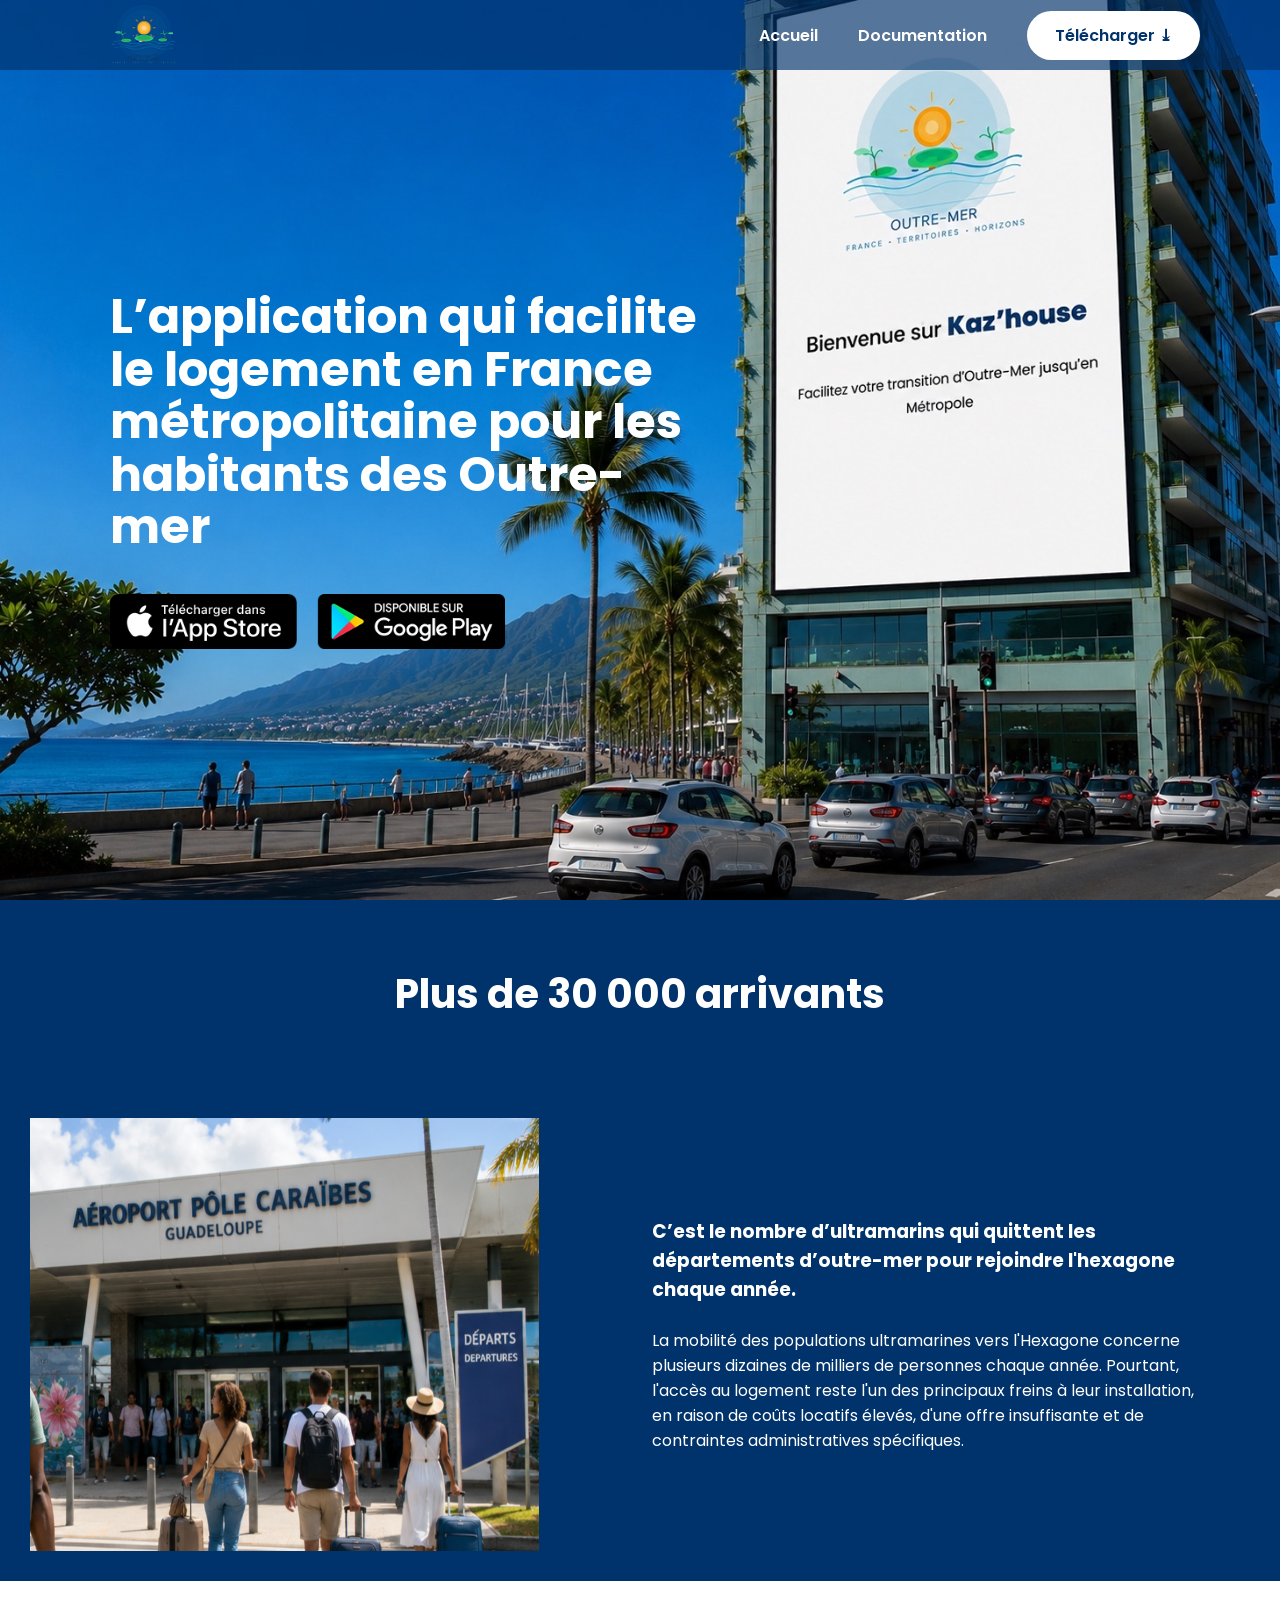
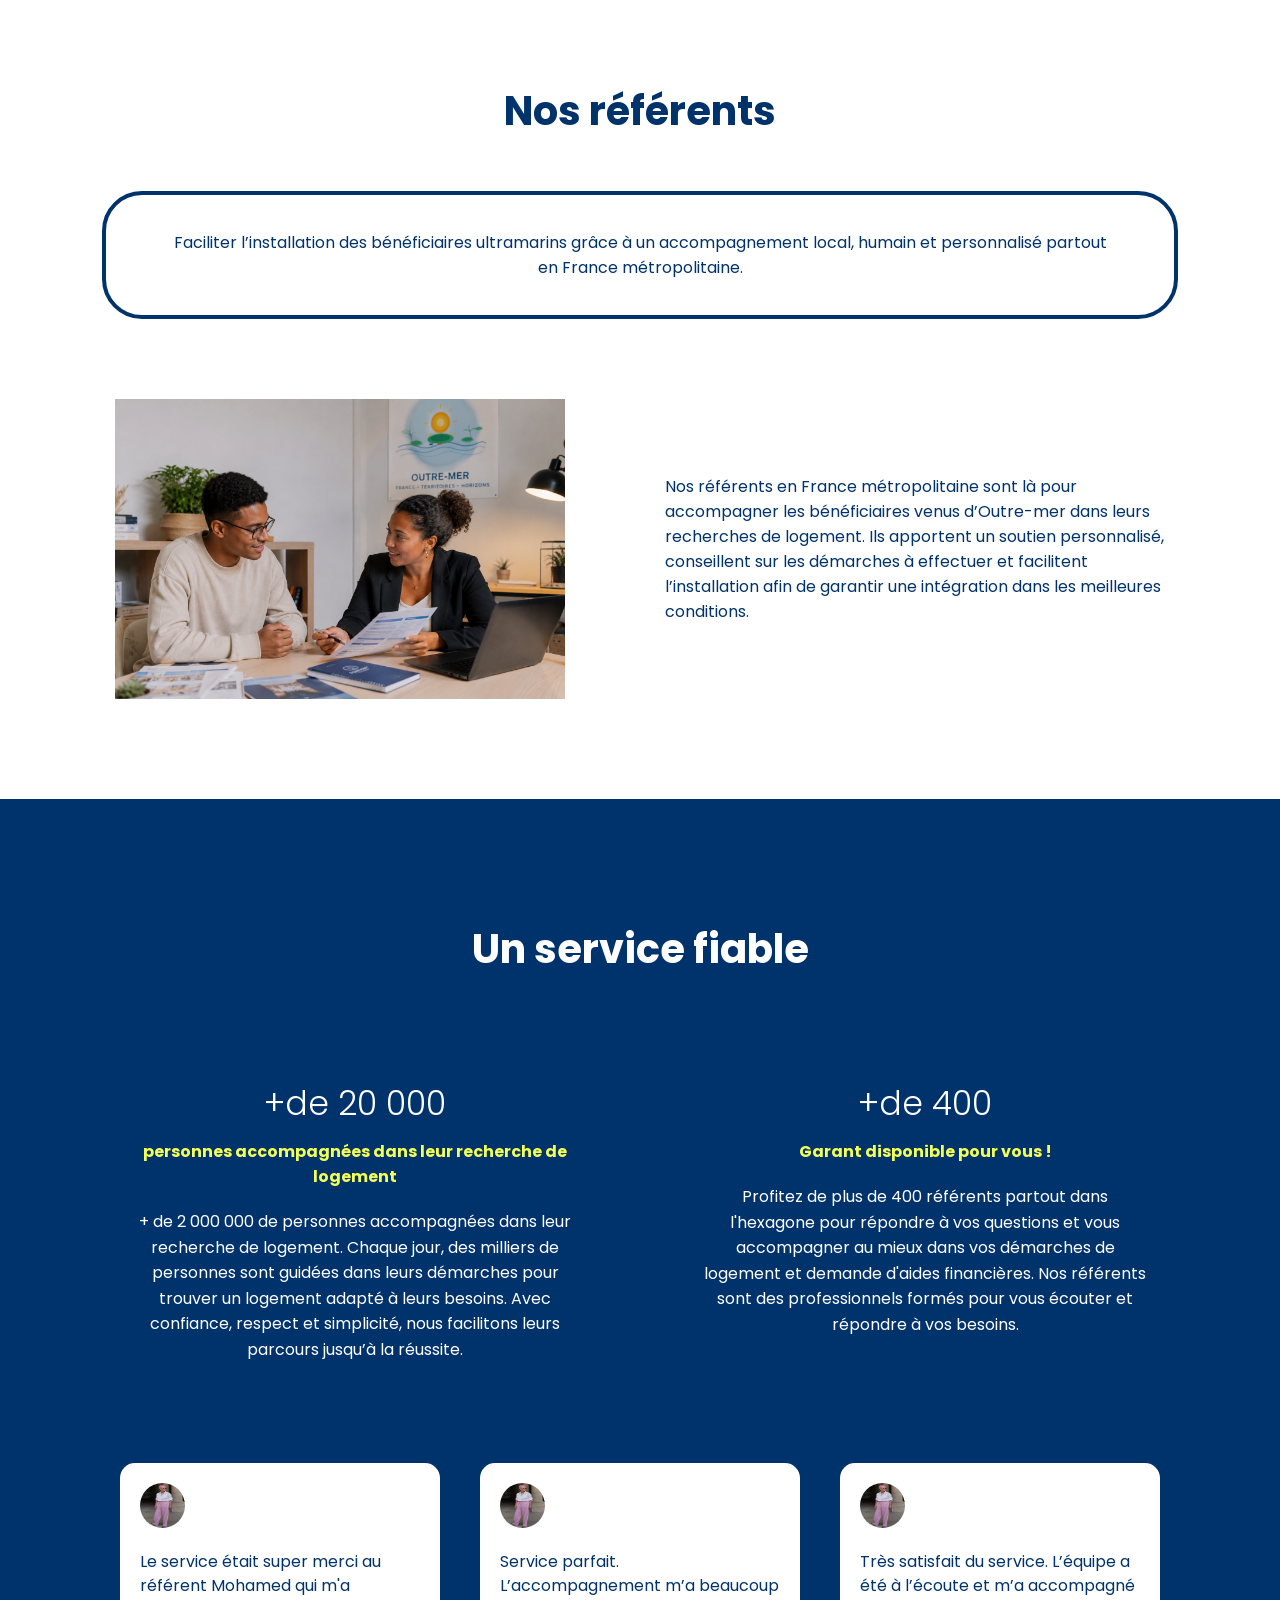
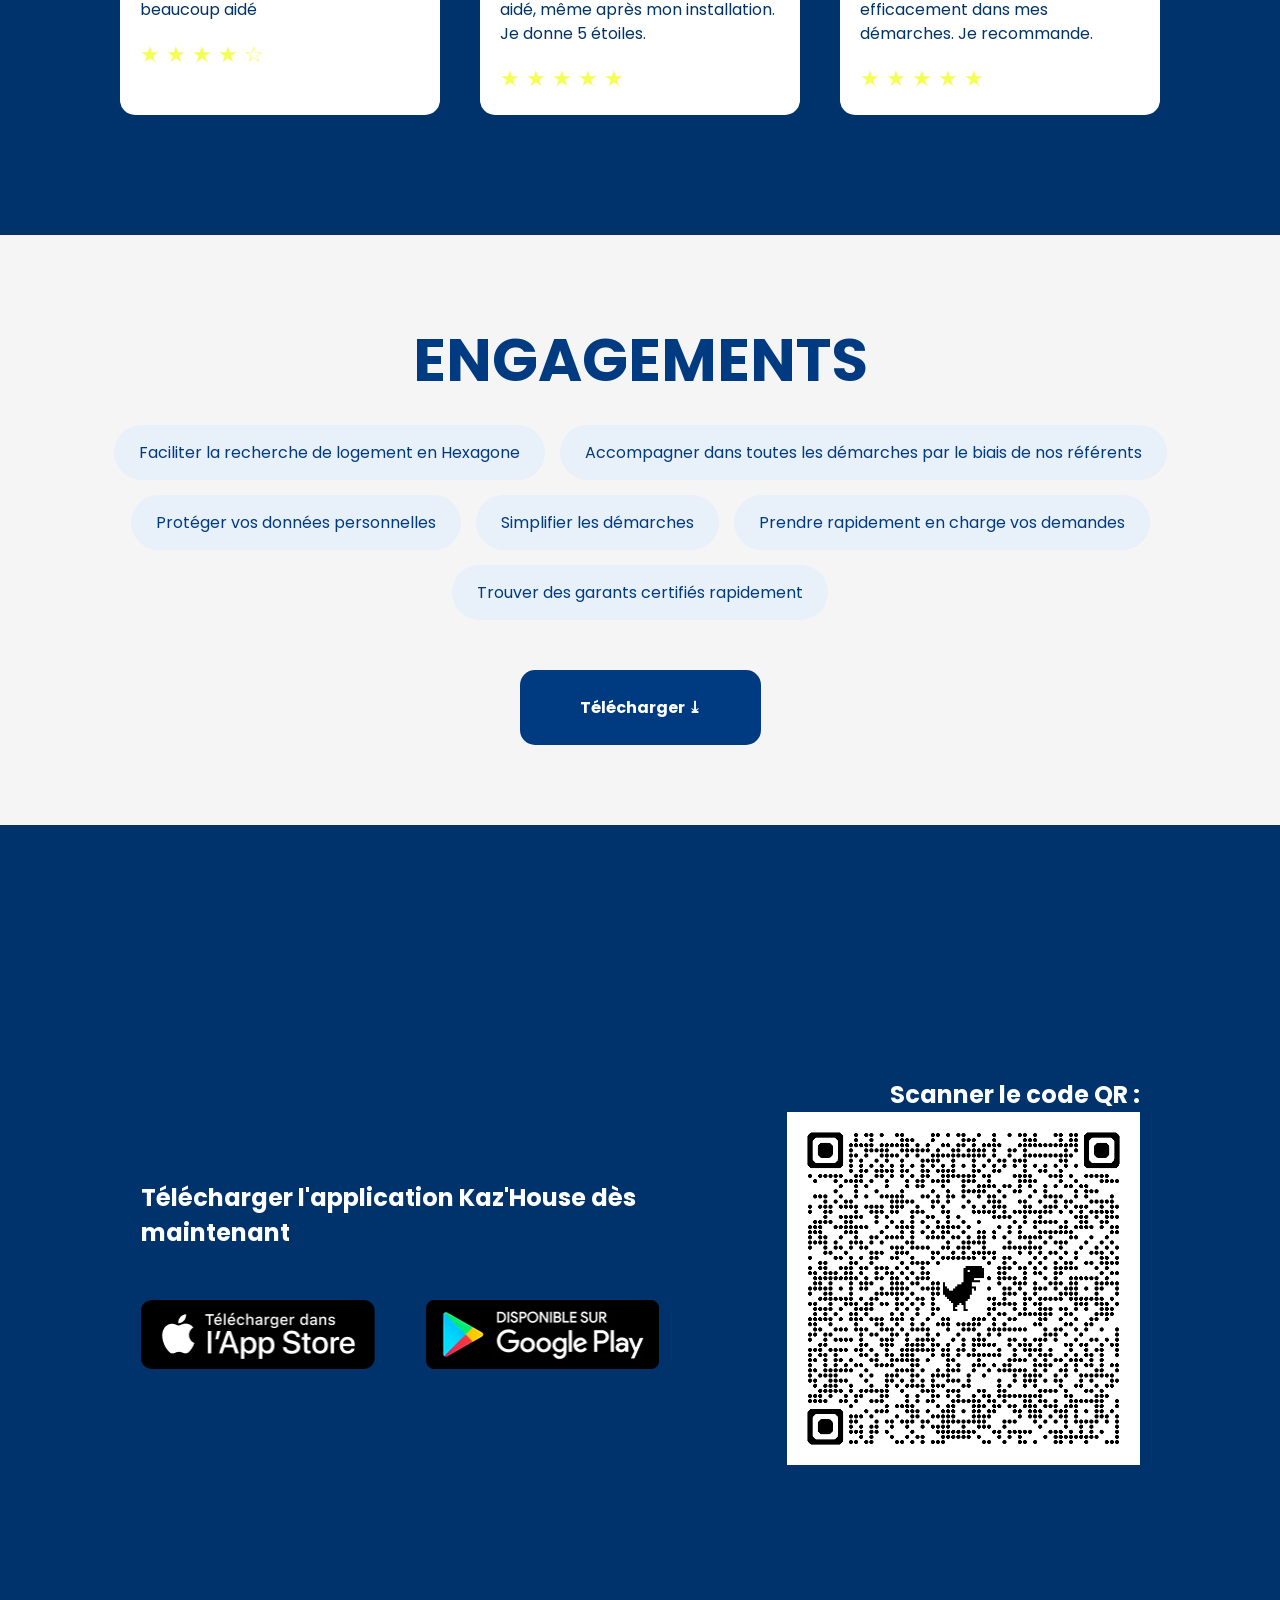
==== index.html @ df3d866b "je suis plus la" ====
<!DOCTYPE html>
<html lang="en">

<head>
    <meta charset="UTF-8">
    <meta name="viewport" content="width=device-width, initial-scale=1.0">
    <link rel="stylesheet" href="style.css">
    <link rel="preconnect" href="https://fonts.googleapis.com">
    <link rel="preconnect" href="https://fonts.gstatic.com" crossorigin>
    <link
        href="https://fonts.googleapis.com/css2?family=Poppins:ital,wght@0,100;0,200;0,300;0,400;0,500;0,600;0,700;0,800;0,900;1,100;1,200;1,300;1,400;1,500;1,600;1,700;1,800;1,900&display=swap"
        rel="stylesheet">
    <!-- TO DO : changer le titre de l'onglet -->
    <title>Kaz'house</title>
</head>

<body>

    <header>
        <img class="logo" src="assets/logo.png" alt="Kaz House">
        <nav class="lienNav">
            <a href="../../index.html">Accueil</a>
            <a href="pages/documentation/documentation.html">Documentation</a>
            <a class="buttonNav" href="#cta-section">
                Télécharger ⤓
            </a>
        </nav>
    </header>

    <section class="hero">
        <div class="heroContent">
            <h1>L’application qui facilite le logement en France métropolitaine pour les habitants des Outre-mer</h1>
            <div class="stores">
                <img src="assets/imgAppleStore.png">
                <img src="assets/imgGooglePlay.png">
            </div>
        </div>
    </section>

    <section class="problematic">
        <h2 class="title-problematic">Plus de 30 000 arrivants</h2>
        <div class="content-problematic">
            <img class="img-problematic" src="assets/imgProblematique.png" alt="aeroport">
            <div class="text-problematic">
                <h3>C’est le nombre d’ultramarins qui quittent les départements d’outre-mer pour rejoindre
                    l'hexagone chaque année.</h3>
                <p>La mobilité des populations ultramarines vers l'Hexagone concerne plusieurs dizaines de milliers de
                    personnes chaque année. Pourtant, l'accès au logement reste l'un des principaux freins à leur
                    installation, en raison de coûts locatifs élevés, d'une offre insuffisante et de contraintes
                    administratives spécifiques.</p>
            </div>
        </div>
    </section>

    <section class="solution">
        <h2>Nos référents</h2>
        <div classe = "referentSection">
            <p class="boxReferent">
                Faciliter l’installation des bénéficiaires ultramarins grâce à un accompagnement local,
                humain et personnalisé partout en France métropolitaine.
            </p>
        </div>
            <div class="referentContent">
            <img class="referentImage" src="assets/imgReferent.jpg" alt="">
            <p class="referentTexte">
                Nos référents en France métropolitaine sont là pour accompagner les bénéficiaires
                venus d’Outre-mer dans leurs recherches de logement. Ils apportent un soutien
                personnalisé, conseillent sur les démarches à effectuer et facilitent l’installation
                afin de garantir une intégration dans les meilleures conditions.
            </p>
        </div>
    </section>

    <section class="preuve">
        <h2>Un service fiable</h2>
        <div class="statsContainer">
            <div class="statCard">
                <h3>+de 20 000</h3>
                <p class="statTitre">
                    personnes accompagnées dans leur recherche de logement
                </p>
                <p>
                    + de 2 000 000 de personnes accompagnées dans leur recherche de logement.
                    Chaque jour, des milliers de personnes sont guidées dans leurs démarches pour trouver un
                    logement
                    adapté à leurs besoins.
                    Avec confiance, respect et simplicité, nous facilitons leurs parcours jusqu’à la réussite.
                </p>
            </div>
            <div class="statCard">
                <h3>+de 400</h3>
                <p class="statTitre">Garant disponible pour vous !</p>
                <p> Profitez de plus de 400 référents partout dans l'hexagone pour répondre à vos questions et vous accompagner au mieux dans vos démarches de logement et demande d'aides financières. Nos référents sont des professionnels formés pour vous écouter et répondre à vos besoins.</p>
            </div>
        </div>
        <div class="avis">
            <div class="cardAvis">
                <img src="assets/imgUtilisateur.jpg" alt="">
                <p>Le service était super merci au référent Mohamed qui m'a beaucoup aidé</p>
                <!-- TO DO : c'est un peu sauvage de mettre les étoiles comme ça et c'est surtout qeu ça ne fonctionnera plus si sur un ordi les étoiles ne sont pas dans l'alphabet. 
                Choisissez plutôt une image que vous intégrer un certains nombres de fois dans une div et ensuite vous mettez un flex la boite d'étoiles -->
                <div class="etoiles">★ ★ ★ ★ ☆</div>
            </div>
            <div class="cardAvis">
                <img src="assets/imgUtilisateur.jpg" alt="">
                <p>Service parfait. L’accompagnement m’a beaucoup aidé, même après mon installation. Je donne 5
                    étoiles.
                </p>
                <div class="etoiles">★ ★ ★ ★ ★</div>
            </div>
            <div class="cardAvis">
                <img src="assets/imgUtilisateur.jpg" alt="">
                <p>Très satisfait du service. L’équipe a été à l’écoute et m’a accompagné efficacement dans mes
                    démarches. Je recommande.</p>
                <div class="etoiles">★ ★ ★ ★ ★</div>
            </div>
        </div>
    </section>

    <section class="engagement">
        <div class="titreEngagement">
            <h3>ENGAGEMENTS</h3>
        </div>
        <div class="contenuEngagement">
            <ul>
                <li>Faciliter la recherche de logement en Hexagone</li>
                <li>Accompagner dans toutes les démarches par le biais de nos référents</li>
                <li>Protéger vos données personnelles</li>
                <li>Simplifier les démarches</li>
                <li>Prendre rapidement en charge vos demandes</li>
                <li>Trouver des garants certifiés rapidement</li>
            </ul>
            <a class="btnDownload" href="">Télécharger ⤓</a>
        </div>
    </section>

    <section class="cta-section" id="cta-section">
        <div class="container content-cta">
            <div>
                <p class="text-app-cta">Télécharger l'application Kaz'House dès maintenant</p>
                <div class="stores-cta">
                    <img src="assets/imgAppleStore.png" alt="">
                    <img src="assets/imgGooglePlay.png" alt="">
                </div>
            </div>
            <div class="qrcode-cta">
                <p class="text-qr-cta">Scanner le code QR :</p>
                <img src="assets/codeQR.png" alt="code QR">
            </div>
        </div>
    </section>

</body>

</html>
---- style.css ----
:root {
    --bleu: #00326B;
    --p-size: 16px;
    --h1-size: 47.78px;
    --h2-size:39.81px;
    --h3-size:33.18px;
    --h5-size: 24px;
}

* {
    margin: 0;
    padding: 0;
    box-sizing: border-box;
    font-family: "Poppins", sans-serif;
    text-decoration: none;
}

body {
    background: #ffffff;
    color: var(--bleu);
}
p{
    font-size: var(--p-size);
}
header {
    position: fixed;
    top: 0;
    left: 0;
    width: 100%;
    height: 70px;
    padding: 0 80px;
    display: flex;
    justify-content: space-between;
    align-items: center;
    background: rgba(0, 50, 107, .65);
    z-index: 9999;
}




/* DEBUT Section nav */

.logo {
    height: 74px;
}

.lienNav {
    display: flex;
    align-items: center;
    gap: 40px;
}

.lienNav a {
    text-decoration: none;
    color: white;
    font-weight: 600;
}

.buttonNav {
    background: white;
    color: var(--bleu) !important;
    padding: 12px 28px;
    border-radius: 30px;
}

/* FIN Section nav */







/* DEBUT Section hero */

.hero {
    height: 100vh;
    background: url("assets/imgHeroBackground.png");
    background-size: cover;
    background-position: center;
    display: flex;
    align-items: center;
    padding-left: 110px;
}

.heroContent {
    max-width: 600px;
    margin-top: 40px;
}

.heroContent h1 {
    color: white;
    font-size: var(--h1-size);
    font-weight: 700;
    line-height: 1.1;
    margin-bottom: 40px;
}

.stores {
    display: flex;
    gap: 20px;
}

.stores img {
    height: 55px;
}

/* FIN Section nav */





/* DEBUT Section problematique */

.problematic{
    background-color: var(--bleu);
    color: white;
}

.title-problematic{
    display: flex;
    justify-content: center;
    padding: 64px;
    font-size: var(--h2-size);
}

.content-problematic{
    display: flex;
    flex-direction: row;
    justify-content: center;
    align-items: center;
}

.img-problematic{
    width: 569px;
    height: 493px;
    padding: 30px;
}

.text-problematic{
    display: flex;
    flex-direction: column;
    gap: 24px;
    padding: 83px;
}

/* FIN Section problematique */






/* DEBUT Section solution */

.solution {
    padding: 100px 8%;
}

.solution h2 {
    text-align: center;
    font-size: var(--h2-size);
    color: var(--bleu);
    margin-bottom: 50px;
}

.boxReferent {
    max-width: 1200px;
    margin: auto;
    border: 4px solid var(--bleu);
    border-radius: 40px;
    padding: 35px 60px;
    background: white;
    text-align: center;
    margin-bottom: 80px;
}

.boxReferent p {
    color: var(--bleu);
    font-size: var(--p-size);
    font-weight: 600;
    line-height: 1.4;
}

.referentContent {
    display: flex;
    justify-content: center;
    align-items: center;
    gap: 100px;
}

.referentImage{
    width: 450px;
    
}

.referentTexte {
    max-width: 500px;
}

.referentTexte p {
    color: var(--bleu);
    font-size: var(--p-size);
    font-weight: 600;
    line-height: 1.7;
}

/* FIN Section solution */






/* DEBUT Section preuve */
.preuve {
    background: var(--bleu);
    padding: 120px 8%;
}

.preuve h2 {
    text-align: center;
    font-size: var(--h2-size);
    color: white;
    margin-bottom: 100px;
}

.statsContainer {
    display: flex;
    justify-content: center;
    gap: 120px;
    margin-bottom: 100px;
}

.statCard {
    max-width: 450px;
    text-align: center;
    color: white;
}

.statCard h3 {
    font-size: var(--h3-size);
    font-weight: 300;
    margin-bottom: 10px;
}

.statTitre {
    color: #F3FF55;
    font-weight: 700;
    margin-bottom: 20px;
}

.statCard p:last-child {
    line-height: 1.6;
}

.avis {
    display: flex;
    justify-content: center;
    gap: 40px;
}

.cardAvis {
    width: 320px;
    background: white;
    padding: 20px;
    border-radius: 15px;
}

.cardAvis img {
    width: 45px;
    height: 45px;
    border-radius: 50%;
    margin-bottom: 15px;
}

.cardAvis p {
    font-size: var(--p-size);
    line-height: 1.5;
    margin-bottom: 15px;
}

.etoiles {
    font-size: 1.4rem;
    color: #F3FF55;
}

/* FIN Section preuve */







/* DEBUT Section engagement */


.engagement{
    text-align: center;
    padding: 80px 20px;
    background-color: #f5f5f5;
}

.titreEngagement h3{
    font-size: 60px;
    color: #003b82;
    margin-bottom: 20px;
}

.titreEngagement p{
    color: #003b82;
    margin-bottom: 50px;
}

.contenuEngagement ul{
    list-style: none;
    padding: 0;
    display: flex;
    flex-wrap: wrap;
    justify-content: center;
    gap: 15px;
}

.contenuEngagement li{
    background-color: #e8f0fa;
    color: #003b82;
    padding: 15px 25px;
    border-radius: 30px;
}

.btnDownload{
    display: inline-block;
    margin-top: 50px;
    background-color: #003b82;
    color: white;
    text-decoration: none;
    padding: 25px 60px;
    border-radius: 15px;
    font-weight: bold;
}

/* FIN Section Engagement */





/* DEBUT Section CTA */


.container{
    margin: auto;
    width: 1080px;
}

.cta-section {
    background: var(--bleu);
    color: white;
    min-height: 100vh;
    display: flex;
    align-items: center;
}

.content-cta{
    display: flex;
    flex-direction: row;
    justify-content: center;
    gap : 8rem;
    align-items: center;
    margin: auto;
    width: 90px;
}

.stores-cta{
    display: flex;
    gap : 50px;
}

.stores-cta img{
    width: 234px;
    height: 69px;
    margin-top: 50px;
}

.qrcode-cta img{
    width: 353px;
}

.text-app-cta{
    font-size: var(--h5-size);
    font-weight: bold;
}

.text-qr-cta{
    font-size: var(--h5-size);
    font-weight: bold;
    text-align: end;
}

    /* FIN Section CTA */
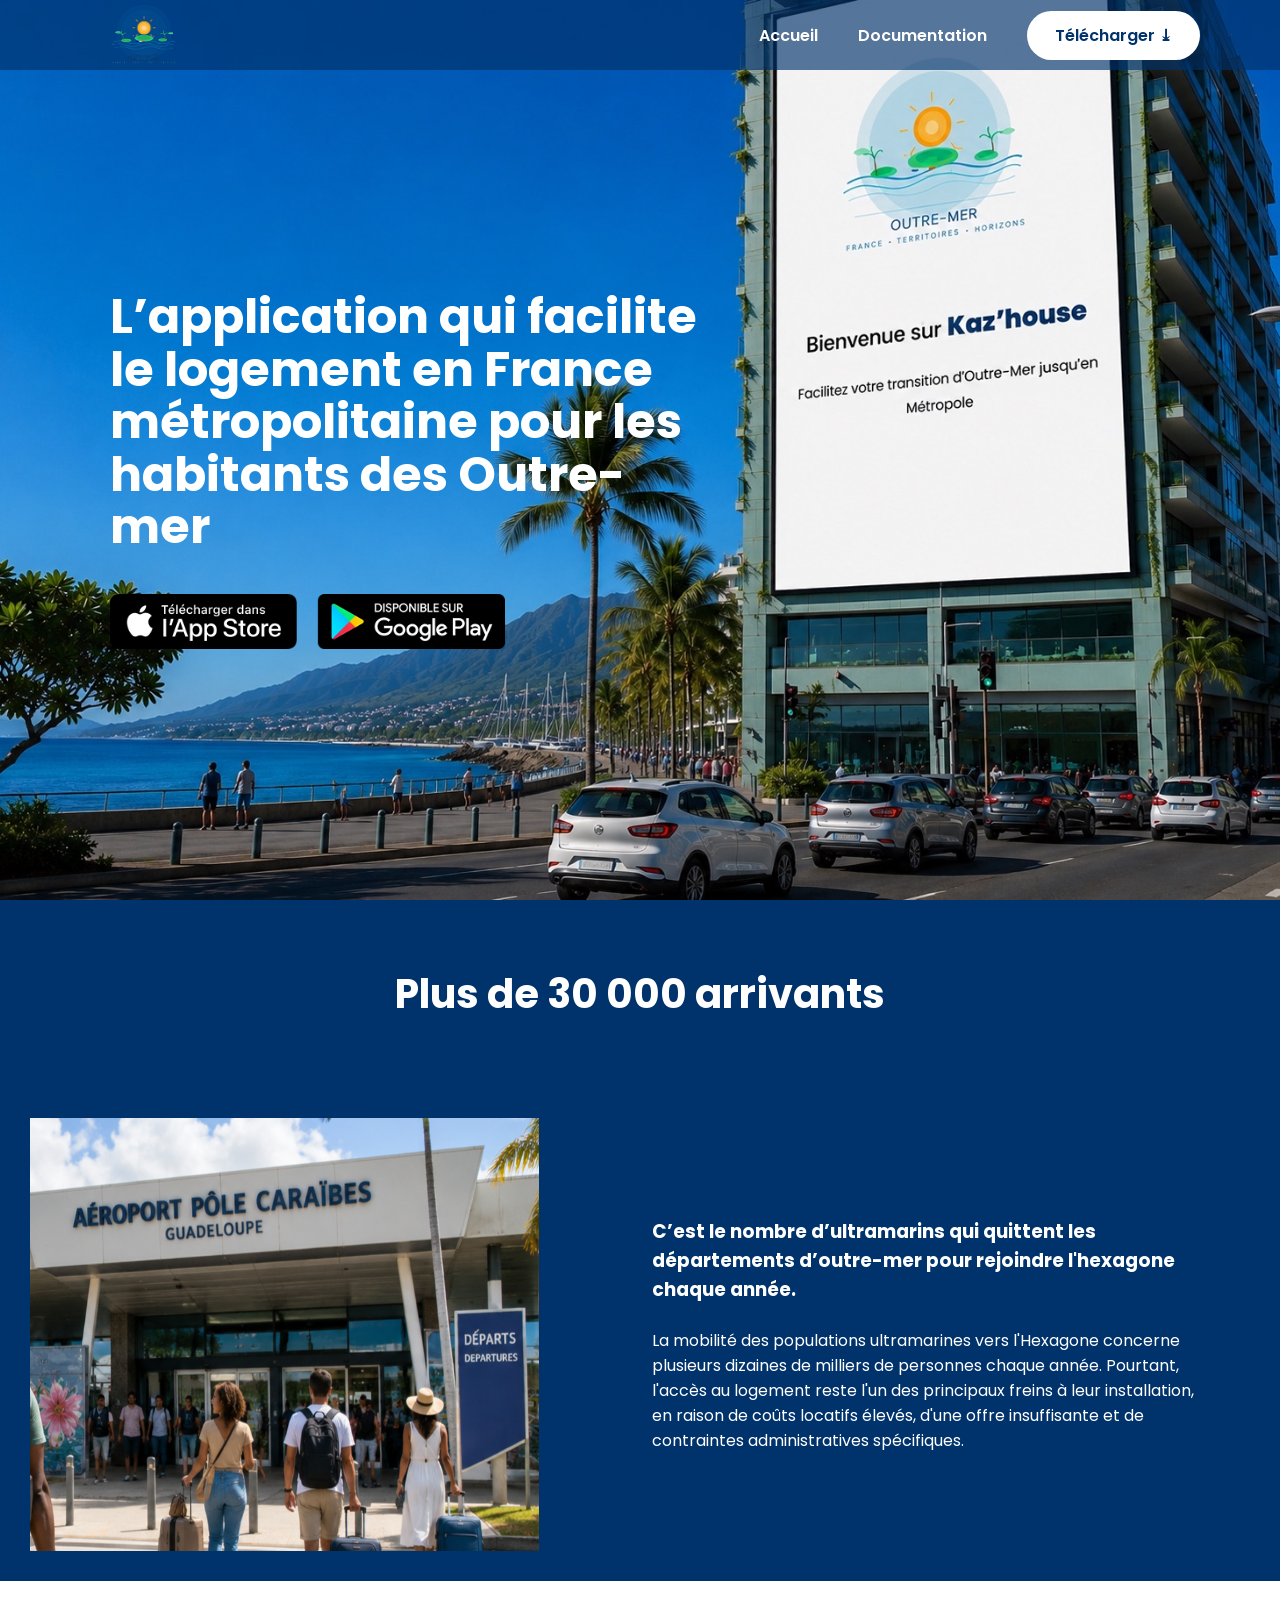
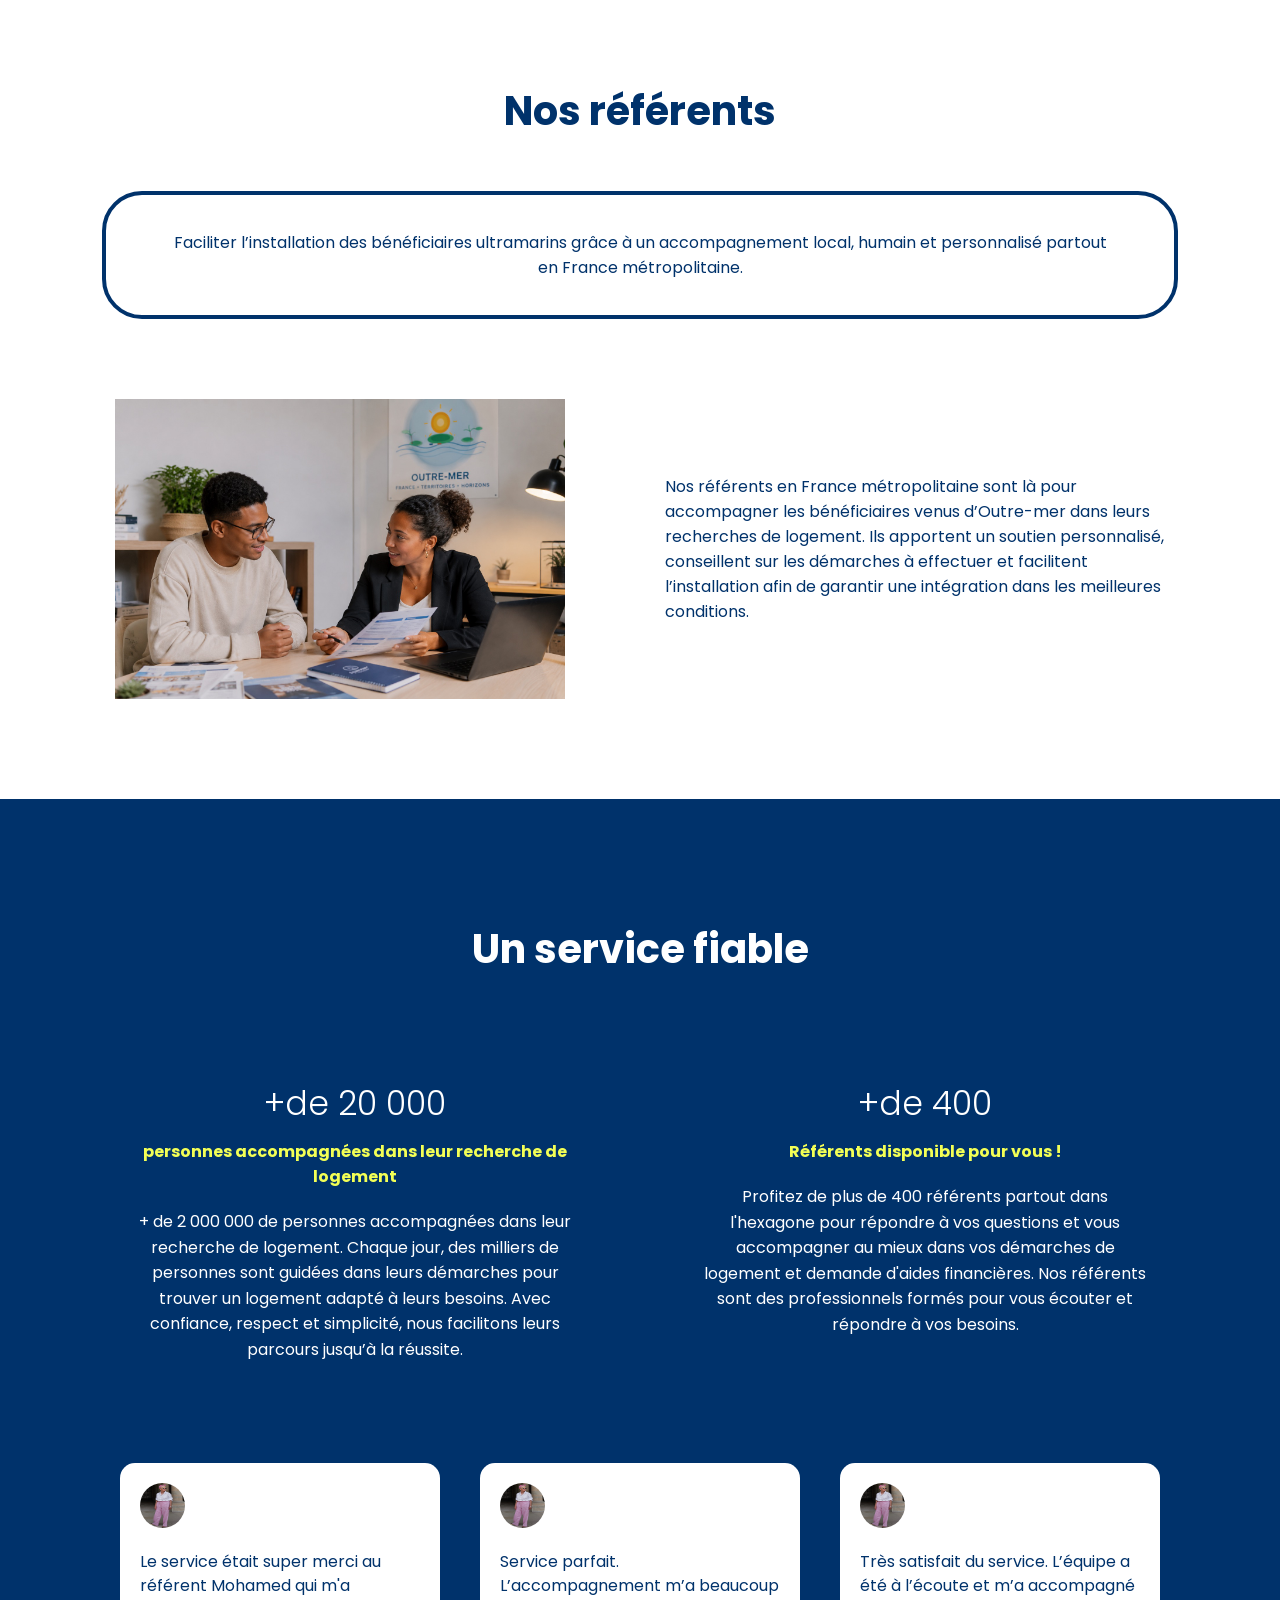
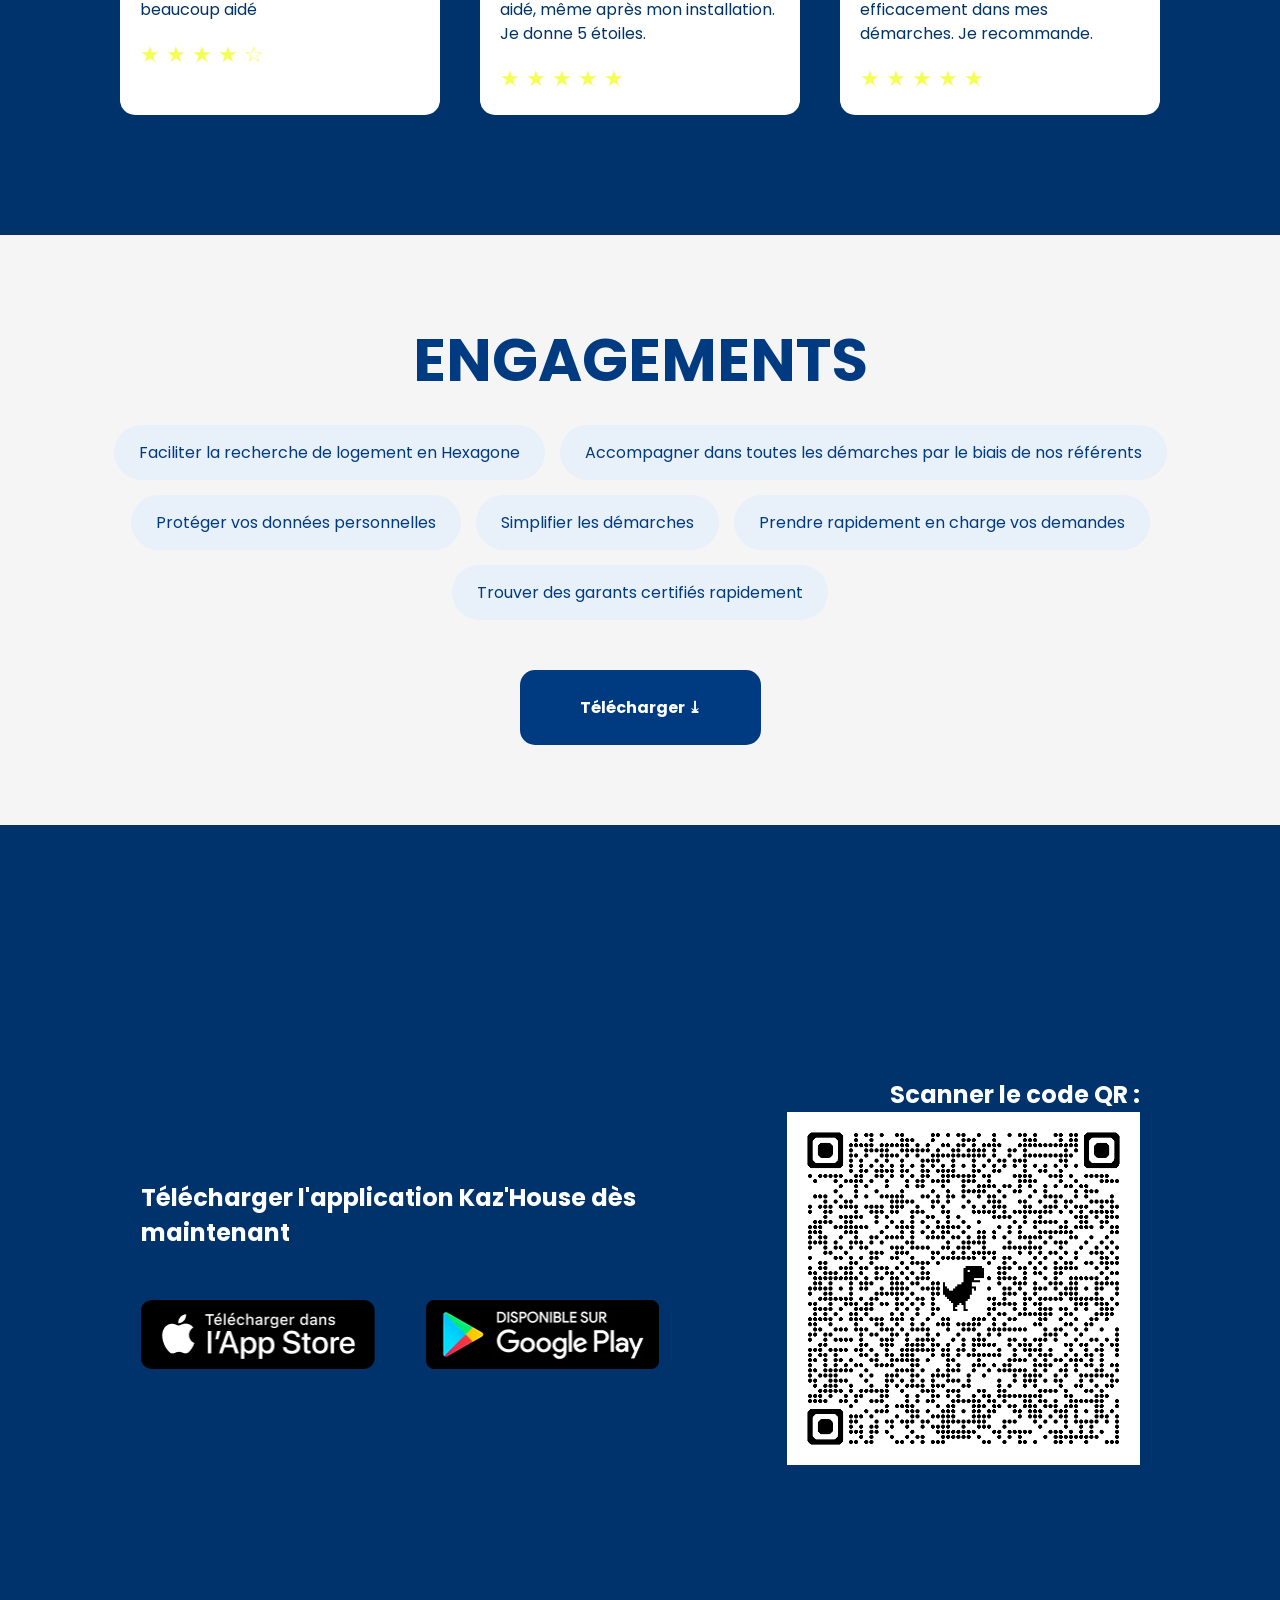
==== commit c4503ff2: ", j" ====
--- a/index.html
+++ b/index.html
@@ -89,7 +89,7 @@
             </div>
             <div class="statCard">
                 <h3>+de 400</h3>
-                <p class="statTitre">Garant disponible pour vous !</p>
+                <p class="statTitre">Référents disponible pour vous !</p>
                 <p> Profitez de plus de 400 référents partout dans l'hexagone pour répondre à vos questions et vous accompagner au mieux dans vos démarches de logement et demande d'aides financières. Nos référents sont des professionnels formés pour vous écouter et répondre à vos besoins.</p>
             </div>
         </div>
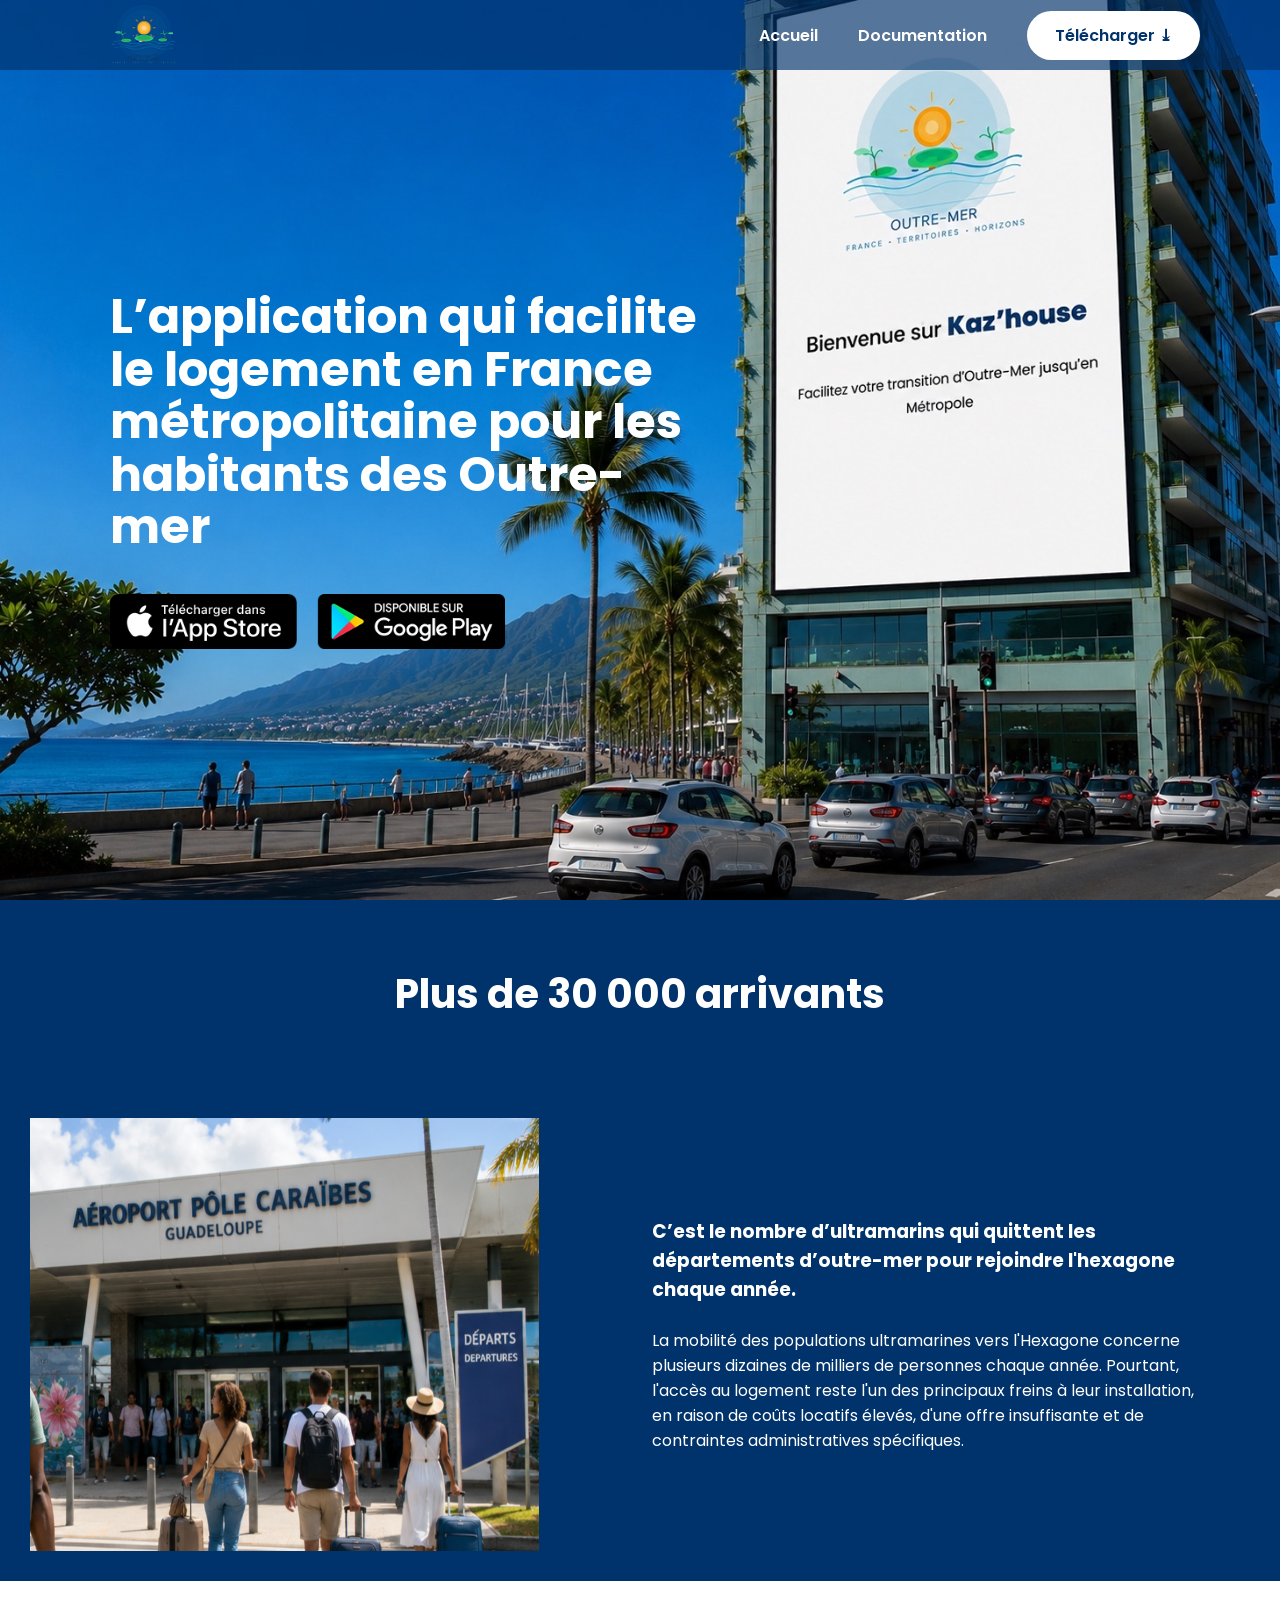
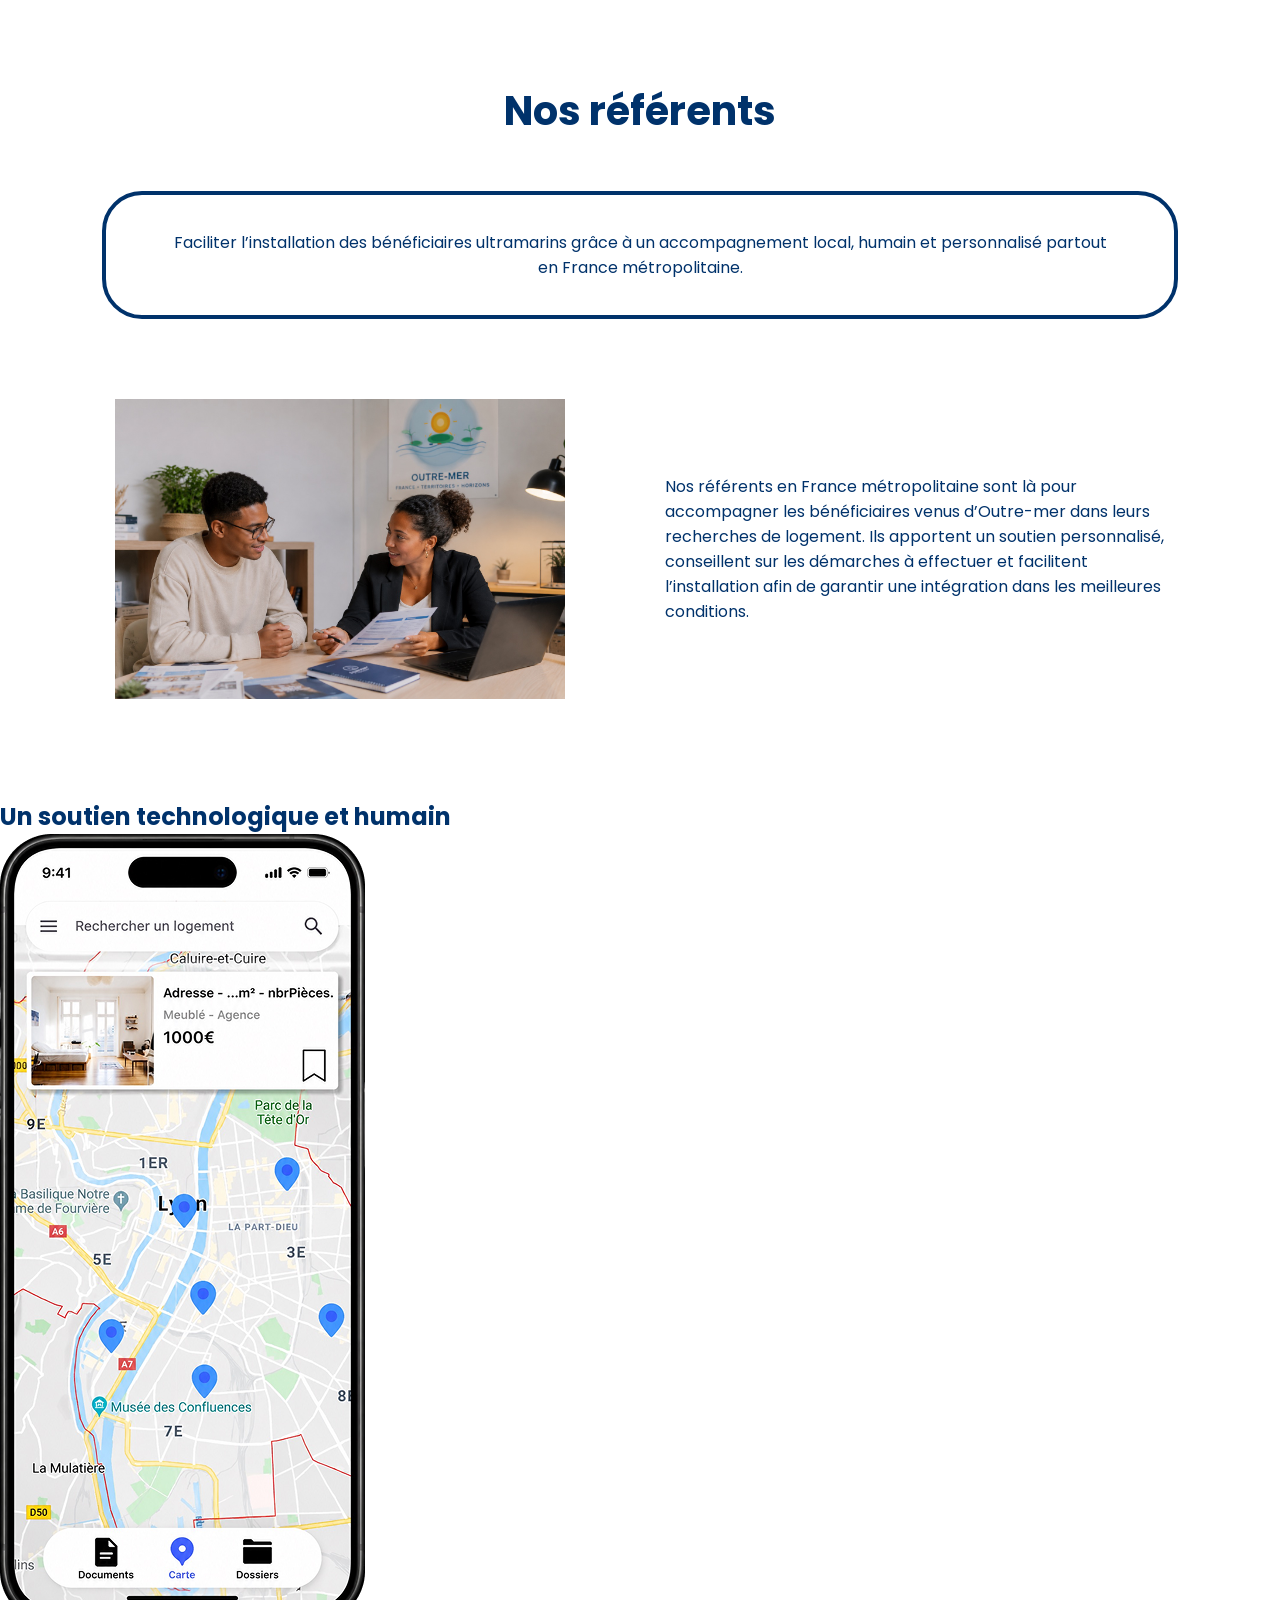
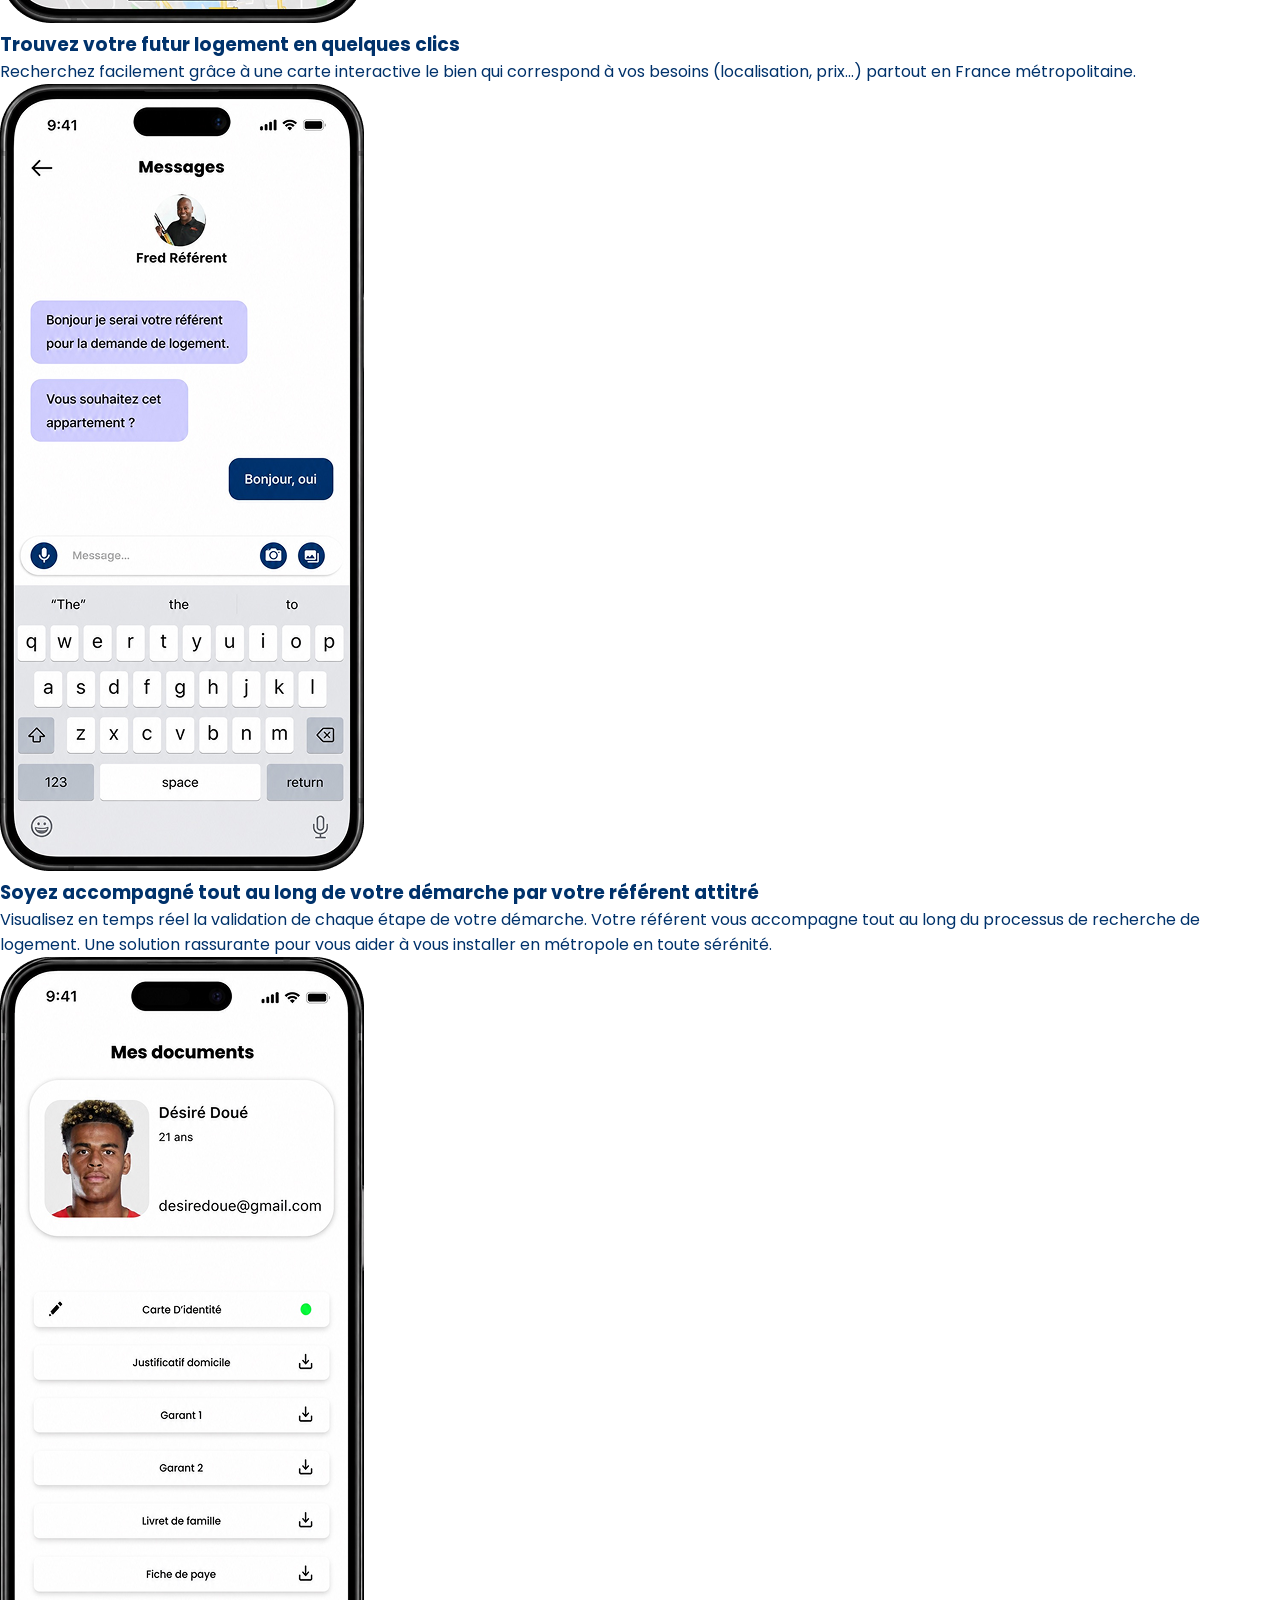
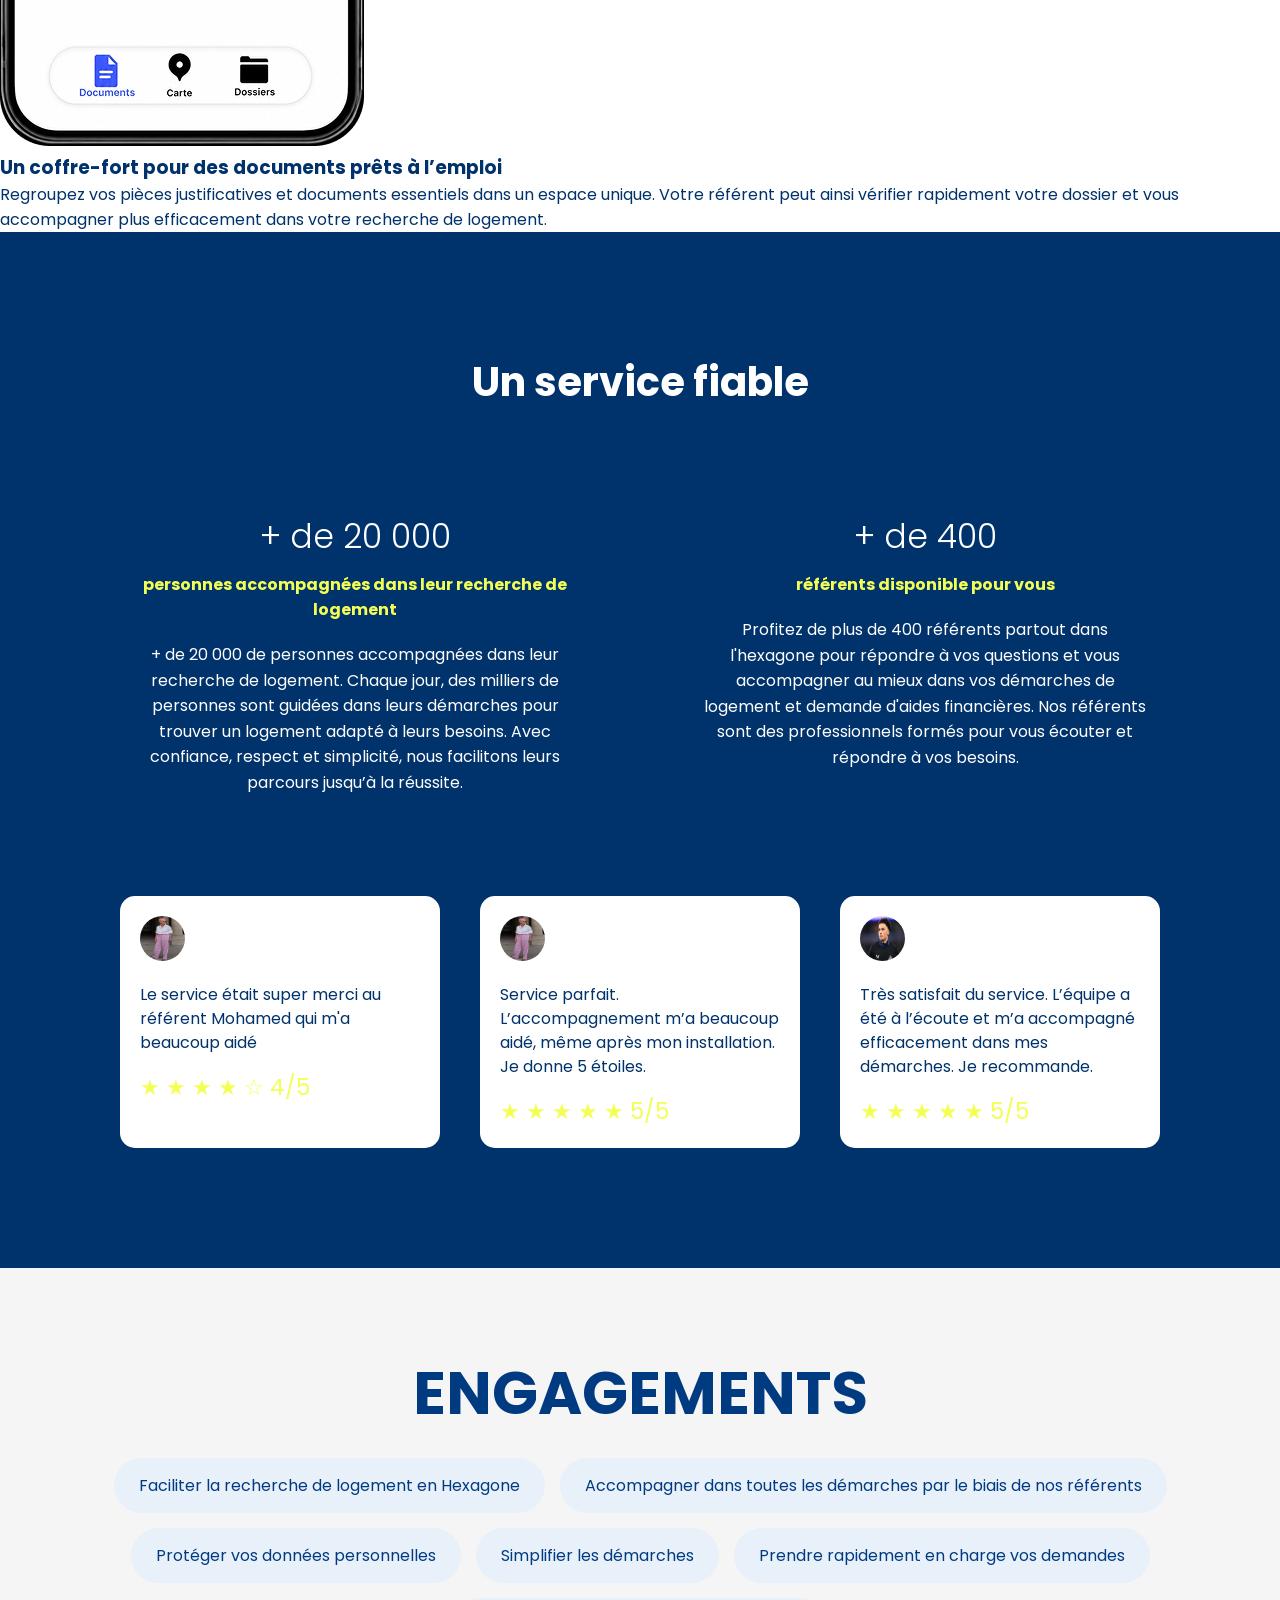
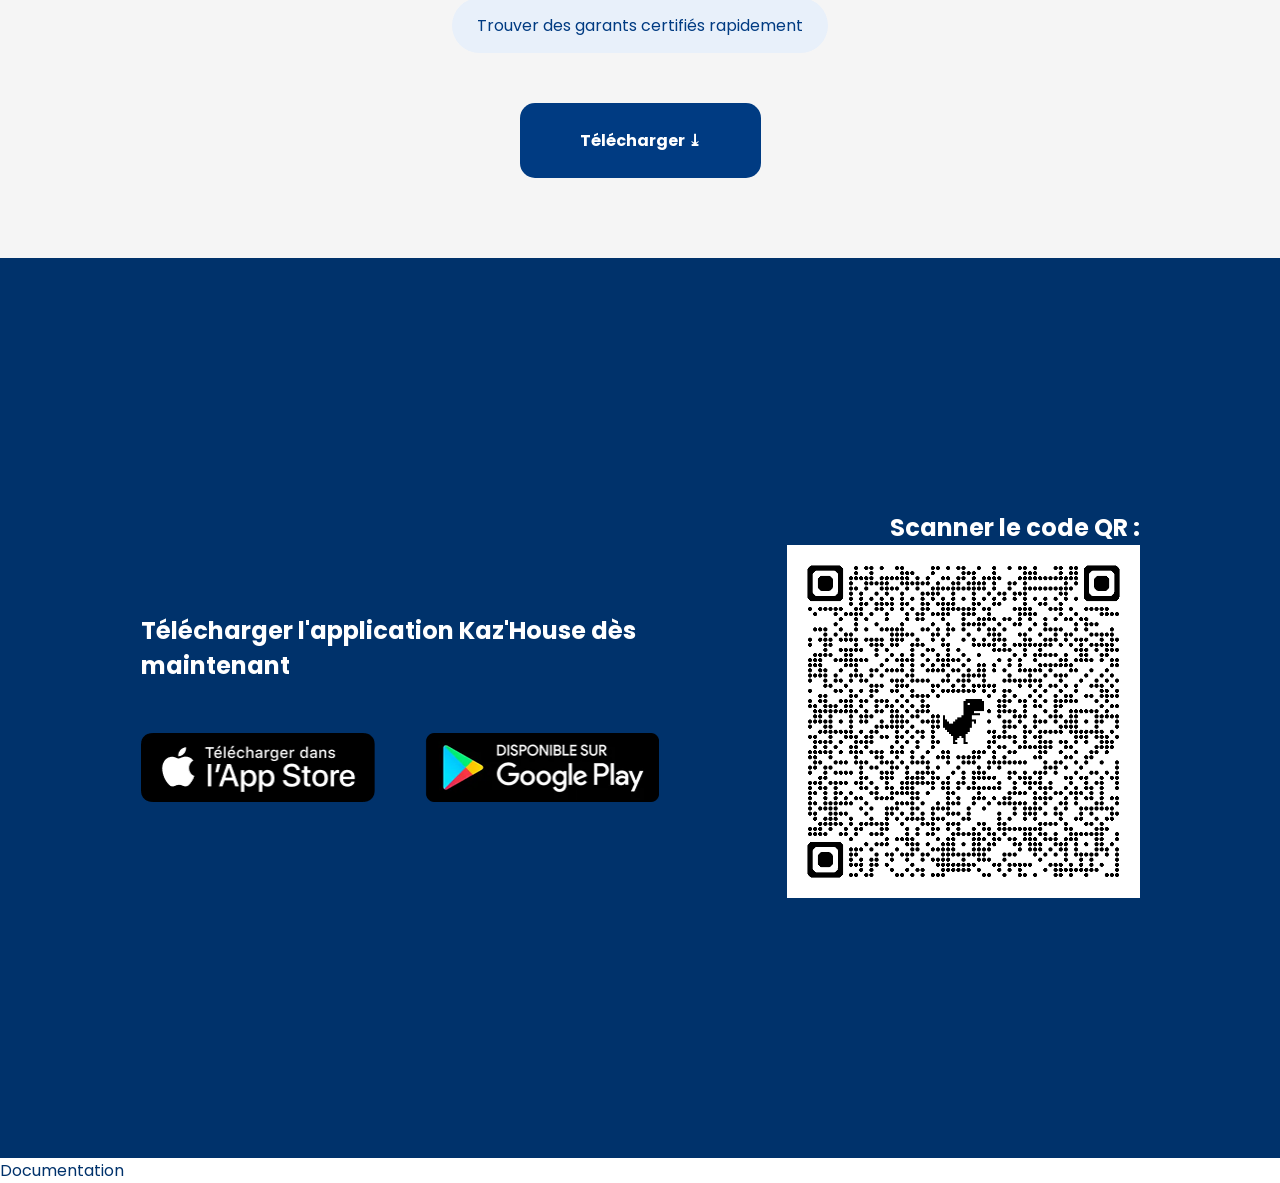
==== commit ff05a3cf: "TravailGroupeLogement" ====
--- a/index.html
+++ b/index.html
@@ -71,16 +71,46 @@
         </div>
     </section>
 
+    <section class="solutionReferent">
+        <h2>Un soutien technologique et humain</h2>
+        <div>
+            <article>
+                <img src="assets/frameMap.png" alt="">
+                <div>
+                    <h3>Trouvez votre futur logement en quelques clics</h3>
+                    <p>Recherchez  facilement grâce  à une carte interactive le bien qui correspond à vos besoins (localisation, prix...) partout en France métropolitaine. </p>
+                </div>
+            </article>
+
+            <article>
+                <img src="assets/frameMessages.png" alt="">
+                <div>
+                    <h3>Soyez accompagné tout au long de votre démarche par votre référent attitré</h3>
+                    <p>Visualisez en temps réel la validation de chaque étape de votre démarche. Votre référent vous accompagne tout au long du processus de recherche de logement. Une solution rassurante pour vous aider à vous installer en métropole en toute sérénité.</p>
+                </div>
+            </article>
+
+            <article>
+                <img src="assets/frameMesDocuments.png" alt="">
+                <div>
+                    <h3>Un coffre-fort pour des documents prêts à l’emploi</h3>
+                    <p>Regroupez vos pièces justificatives et documents essentiels dans un espace unique. Votre référent peut ainsi vérifier rapidement votre dossier et vous accompagner plus efficacement dans votre recherche de logement.</p>
+                </div>
+            </article>
+        </div>
+
+    </section>
+
     <section class="preuve">
         <h2>Un service fiable</h2>
         <div class="statsContainer">
             <div class="statCard">
-                <h3>+de 20 000</h3>
+                <h3>+ de 20 000</h3>
                 <p class="statTitre">
                     personnes accompagnées dans leur recherche de logement
                 </p>
                 <p>
-                    + de 2 000 000 de personnes accompagnées dans leur recherche de logement.
+                    + de 20 000 de personnes accompagnées dans leur recherche de logement.
                     Chaque jour, des milliers de personnes sont guidées dans leurs démarches pour trouver un
                     logement
                     adapté à leurs besoins.
@@ -88,8 +118,8 @@
                 </p>
             </div>
             <div class="statCard">
-                <h3>+de 400</h3>
-                <p class="statTitre">Référents disponible pour vous !</p>
+                <h3>+ de 400</h3>
+                <p class="statTitre">référents disponible pour vous</p>
                 <p> Profitez de plus de 400 référents partout dans l'hexagone pour répondre à vos questions et vous accompagner au mieux dans vos démarches de logement et demande d'aides financières. Nos référents sont des professionnels formés pour vous écouter et répondre à vos besoins.</p>
             </div>
         </div>
@@ -97,22 +127,20 @@
             <div class="cardAvis">
                 <img src="assets/imgUtilisateur.jpg" alt="">
                 <p>Le service était super merci au référent Mohamed qui m'a beaucoup aidé</p>
-                <!-- TO DO : c'est un peu sauvage de mettre les étoiles comme ça et c'est surtout qeu ça ne fonctionnera plus si sur un ordi les étoiles ne sont pas dans l'alphabet. 
-                Choisissez plutôt une image que vous intégrer un certains nombres de fois dans une div et ensuite vous mettez un flex la boite d'étoiles -->
-                <div class="etoiles">★ ★ ★ ★ ☆</div>
+                <div class="etoiles">★ ★ ★ ★ ☆ <span>4/5</span></div>
             </div>
             <div class="cardAvis">
                 <img src="assets/imgUtilisateur.jpg" alt="">
                 <p>Service parfait. L’accompagnement m’a beaucoup aidé, même après mon installation. Je donne 5
                     étoiles.
                 </p>
-                <div class="etoiles">★ ★ ★ ★ ★</div>
+                <div class="etoiles">★ ★ ★ ★ ★ <span>5/5</span></div>
             </div>
             <div class="cardAvis">
-                <img src="assets/imgUtilisateur.jpg" alt="">
+                <img src="assets/TalbiCommentaire.avif" alt="">
                 <p>Très satisfait du service. L’équipe a été à l’écoute et m’a accompagné efficacement dans mes
                     démarches. Je recommande.</p>
-                <div class="etoiles">★ ★ ★ ★ ★</div>
+                <div class="etoiles">★ ★ ★ ★ ★ <span>5/5</span></div>
             </div>
         </div>
     </section>
@@ -149,6 +177,9 @@
             </div>
         </div>
     </section>
+    <footer>
+        <p>Documentation</p>
+    </footer>
 
 </body>
 
--- a/style.css
+++ b/style.css
@@ -147,6 +147,8 @@
 }
 
 /* FIN Section problematique */
+
+
 
 
 
@@ -286,6 +288,10 @@
     font-size: 1.4rem;
     color: #F3FF55;
 }
+.etoiles span {
+    font-size: (var(--p-size));
+    color: (--bleu);
+}
 
 /* FIN Section preuve */
 
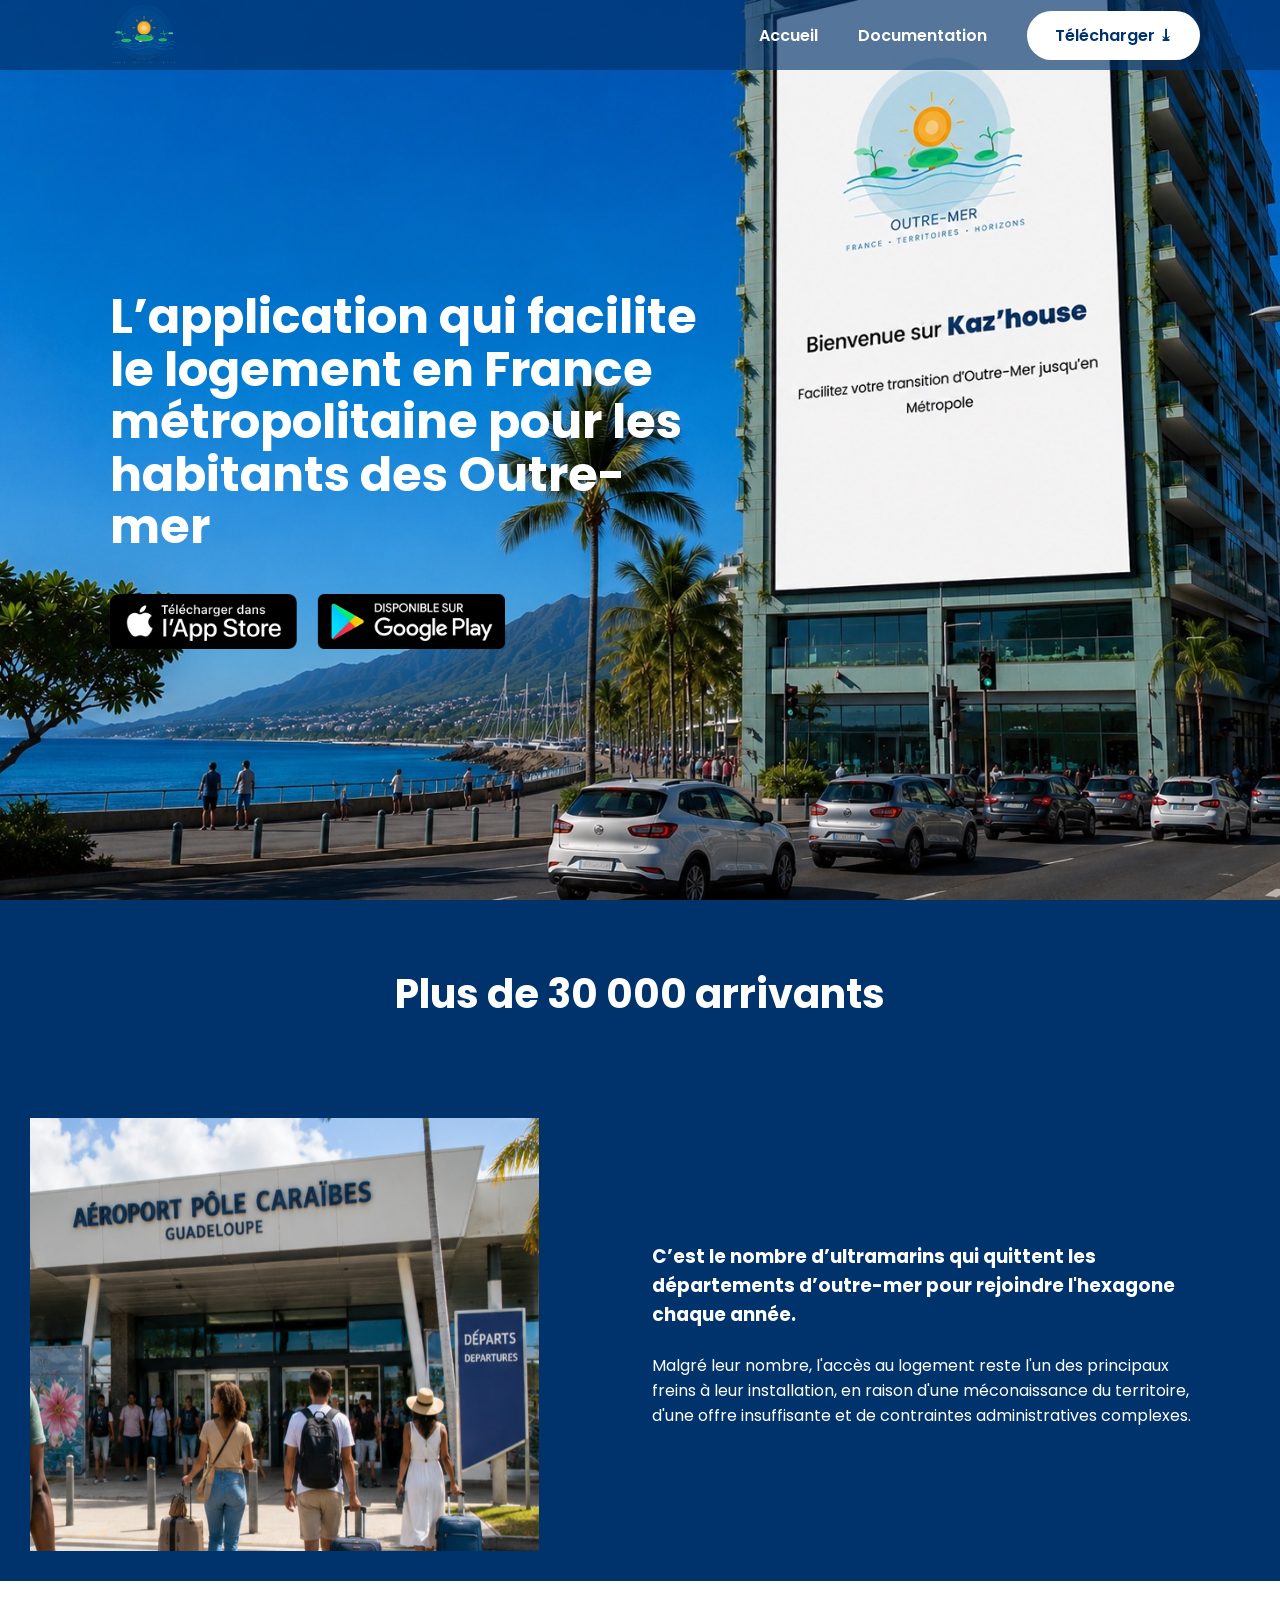
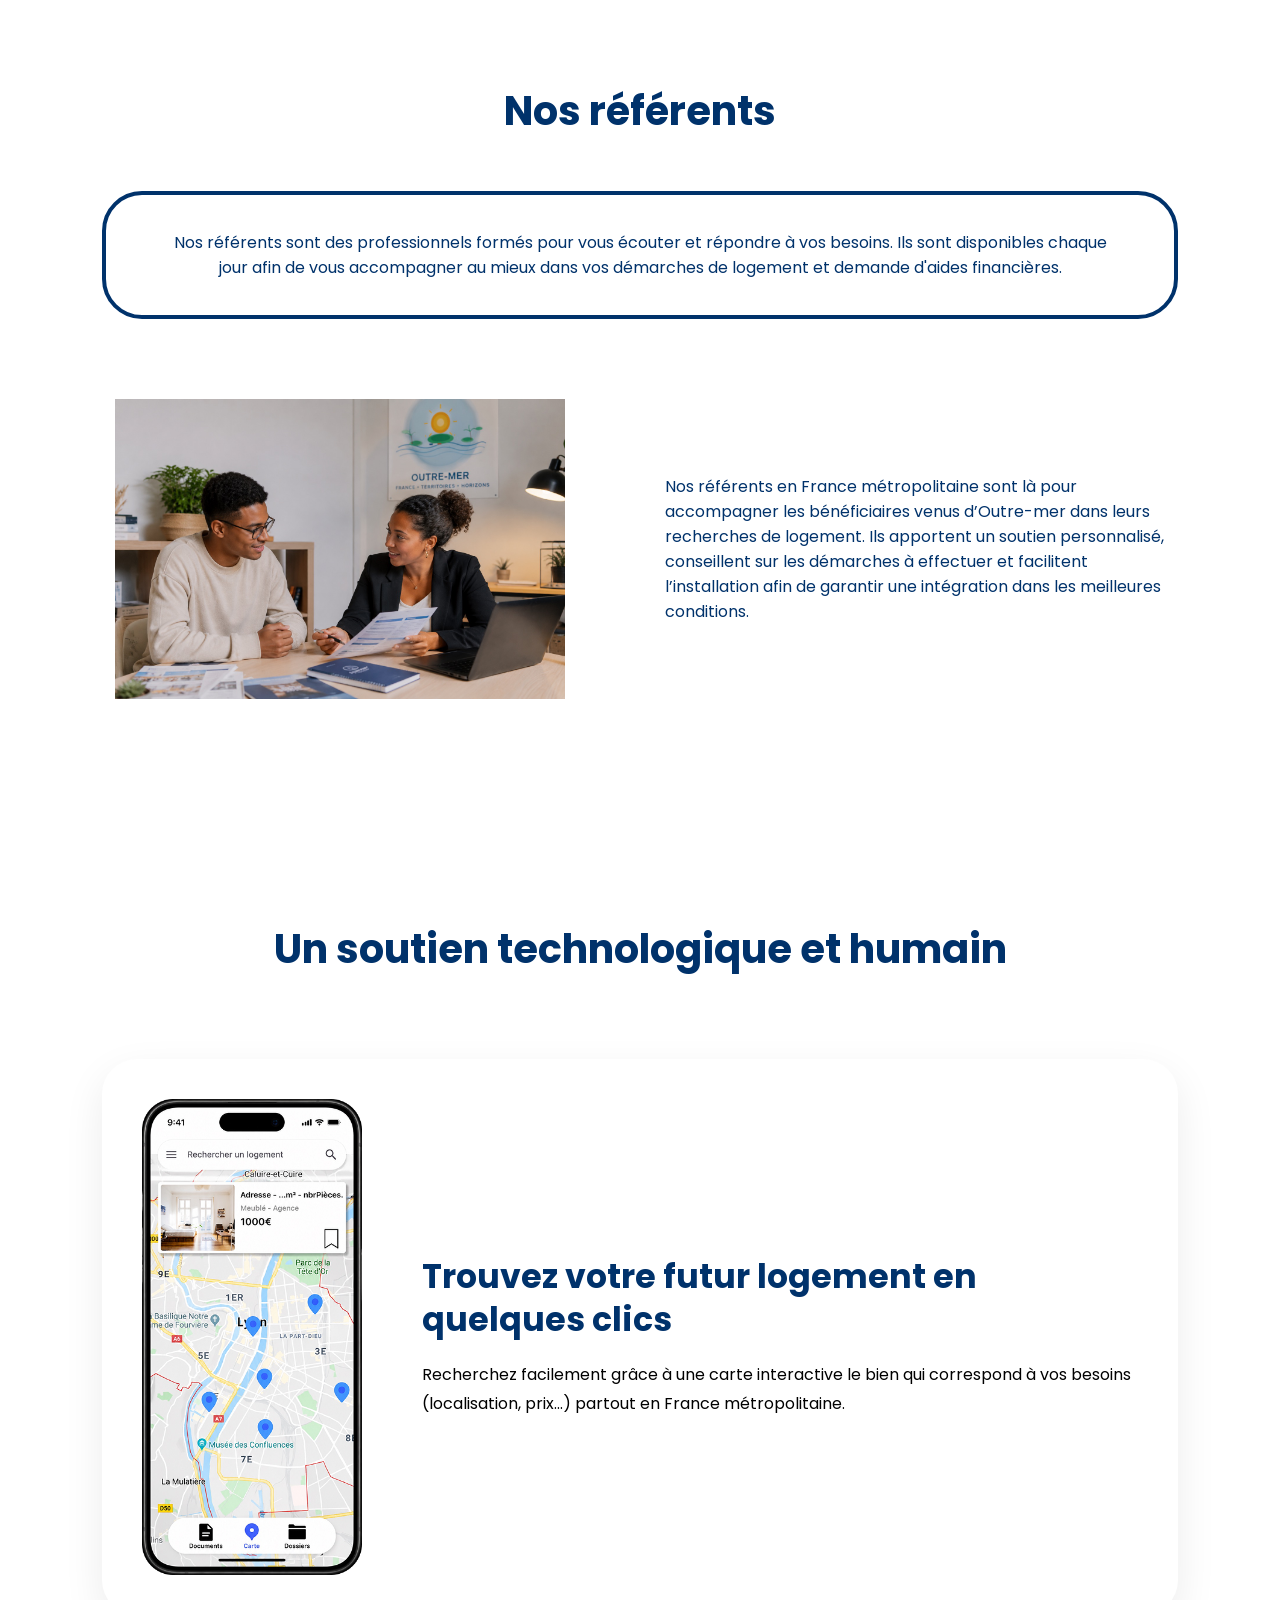
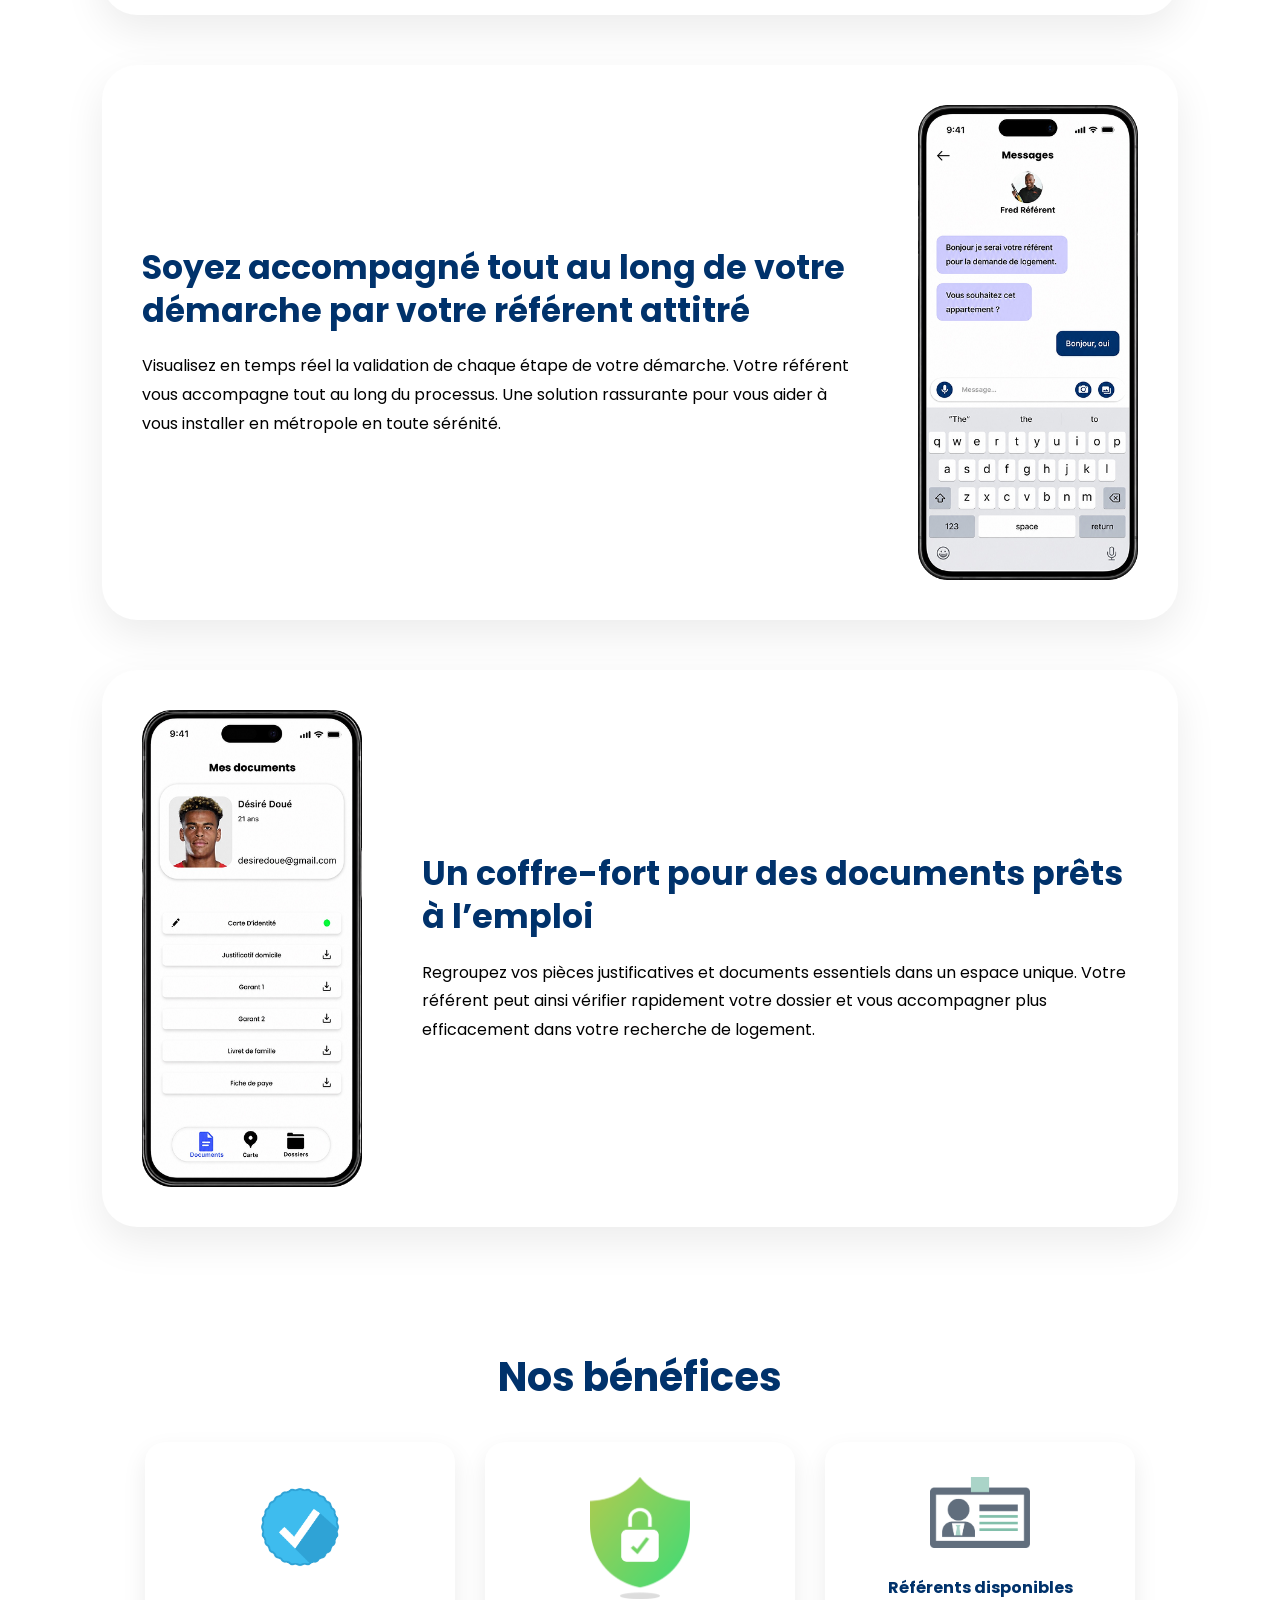
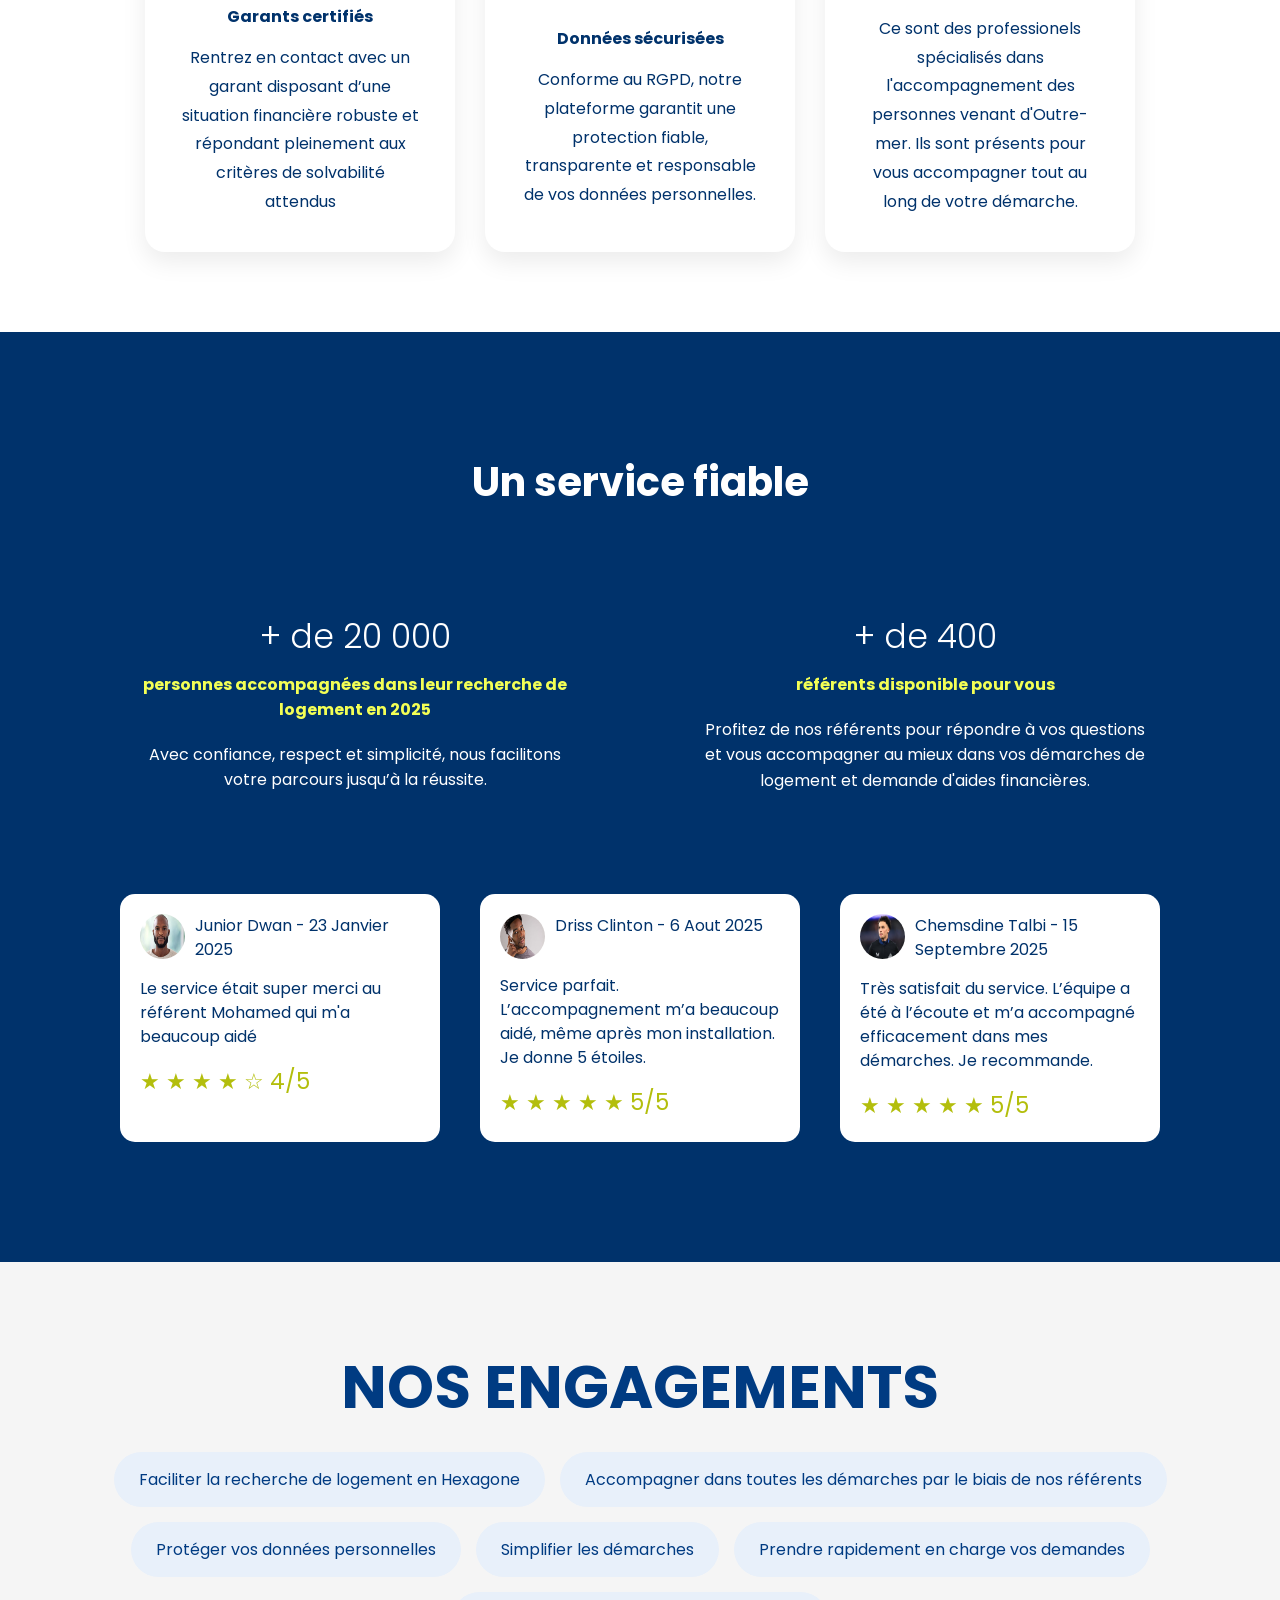
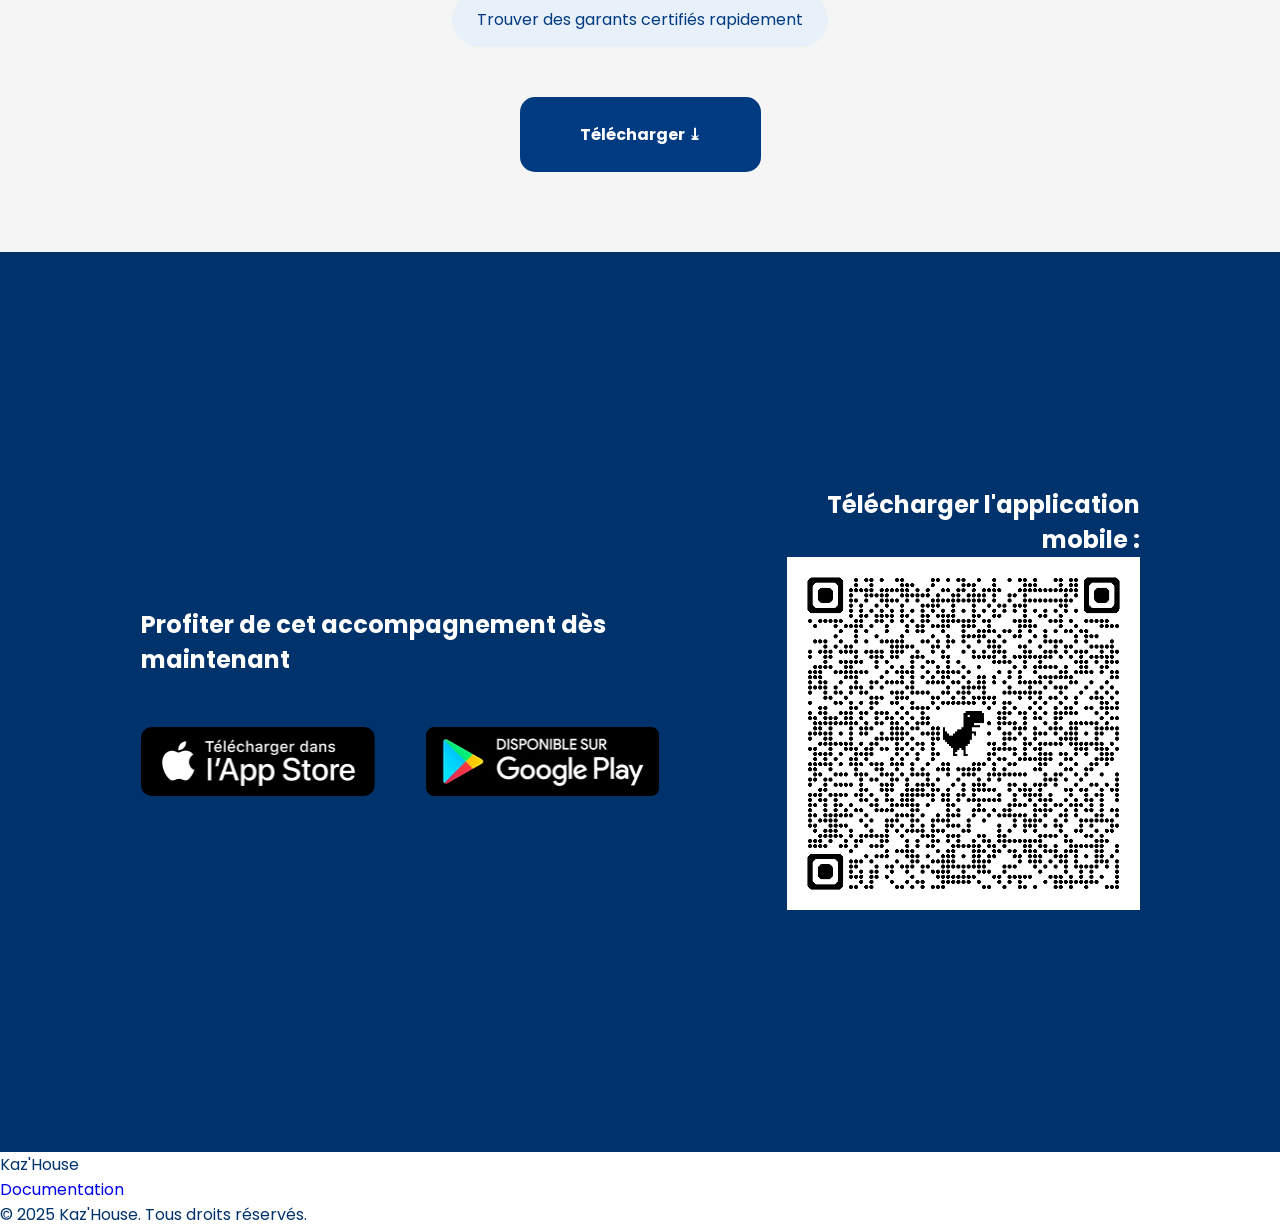
==== commit 4be31bda: "bieeeennnnn" ====
--- a/index.html
+++ b/index.html
@@ -44,23 +44,24 @@
             <div class="text-problematic">
                 <h3>C’est le nombre d’ultramarins qui quittent les départements d’outre-mer pour rejoindre
                     l'hexagone chaque année.</h3>
-                <p>La mobilité des populations ultramarines vers l'Hexagone concerne plusieurs dizaines de milliers de
-                    personnes chaque année. Pourtant, l'accès au logement reste l'un des principaux freins à leur
-                    installation, en raison de coûts locatifs élevés, d'une offre insuffisante et de contraintes
-                    administratives spécifiques.</p>
+                <p>Malgré leur nombre, l'accès au logement reste l'un des principaux freins à leur
+                    installation, en raison d'une méconaissance du territoire, d'une offre insuffisante et de
+                    contraintes
+                    administratives complexes.</p>
             </div>
         </div>
     </section>
 
     <section class="solution">
         <h2>Nos référents</h2>
-        <div classe = "referentSection">
+        <div classe="referentSection">
             <p class="boxReferent">
-                Faciliter l’installation des bénéficiaires ultramarins grâce à un accompagnement local,
-                humain et personnalisé partout en France métropolitaine.
+                Nos référents sont des professionnels formés pour vous écouter et répondre à vos besoins. Ils sont
+                disponibles chaque jour afin de vous
+                accompagner au mieux dans vos démarches de logement et demande d'aides financières.
             </p>
         </div>
-            <div class="referentContent">
+        <div class="referentContent">
             <img class="referentImage" src="assets/imgReferent.jpg" alt="">
             <p class="referentTexte">
                 Nos référents en France métropolitaine sont là pour accompagner les bénéficiaires
@@ -78,7 +79,8 @@
                 <img src="assets/frameMap.png" alt="">
                 <div>
                     <h3>Trouvez votre futur logement en quelques clics</h3>
-                    <p>Recherchez  facilement grâce  à une carte interactive le bien qui correspond à vos besoins (localisation, prix...) partout en France métropolitaine. </p>
+                    <p>Recherchez facilement grâce à une carte interactive le bien qui correspond à vos besoins
+                        (localisation, prix...) partout en France métropolitaine. </p>
                 </div>
             </article>
 
@@ -86,7 +88,9 @@
                 <img src="assets/frameMessages.png" alt="">
                 <div>
                     <h3>Soyez accompagné tout au long de votre démarche par votre référent attitré</h3>
-                    <p>Visualisez en temps réel la validation de chaque étape de votre démarche. Votre référent vous accompagne tout au long du processus de recherche de logement. Une solution rassurante pour vous aider à vous installer en métropole en toute sérénité.</p>
+                    <p>Visualisez en temps réel la validation de chaque étape de votre démarche. Votre référent vous
+                        accompagne tout au long du processus. Une solution rassurante pour vous
+                        aider à vous installer en métropole en toute sérénité.</p>
                 </div>
             </article>
 
@@ -94,11 +98,36 @@
                 <img src="assets/frameMesDocuments.png" alt="">
                 <div>
                     <h3>Un coffre-fort pour des documents prêts à l’emploi</h3>
-                    <p>Regroupez vos pièces justificatives et documents essentiels dans un espace unique. Votre référent peut ainsi vérifier rapidement votre dossier et vous accompagner plus efficacement dans votre recherche de logement.</p>
+                    <p>Regroupez vos pièces justificatives et documents essentiels dans un espace unique. Votre référent
+                        peut ainsi vérifier rapidement votre dossier et vous accompagner plus efficacement dans votre
+                        recherche de logement.</p>
                 </div>
             </article>
         </div>
-
+    </section>
+
+    <section class="services">
+        <h2>Nos bénéfices</h2>
+        <div class="card">
+            <img src="assets/iconCheckMark.png">
+            <h3>Garants certifiés</h3>
+            <p>Rentrez en contact avec un garant disposant d’une situation financière robuste et répondant pleinement
+                aux critères de solvabilité attendus</p>
+        </div>
+
+        <div class="card">
+            <img src="assets/iconShield.png">
+            <h3>Données sécurisées</h3>
+            <p>Conforme au RGPD, notre plateforme garantit une protection fiable, transparente et responsable de vos
+                données personnelles.</p>
+        </div>
+
+        <div class="card">
+            <img src="assets/iconIDCard.png">
+            <h3>Référents disponibles</h3>
+            <p>Ce sont des professionels spécialisés dans l'accompagnement des personnes venant d'Outre-mer. Ils sont
+                présents pour vous accompagner tout au long de votre démarche.</p>
+        </div>
     </section>
 
     <section class="preuve">
@@ -107,37 +136,43 @@
             <div class="statCard">
                 <h3>+ de 20 000</h3>
                 <p class="statTitre">
-                    personnes accompagnées dans leur recherche de logement
+                    personnes accompagnées dans leur recherche de logement en 2025
                 </p>
                 <p>
-                    + de 20 000 de personnes accompagnées dans leur recherche de logement.
-                    Chaque jour, des milliers de personnes sont guidées dans leurs démarches pour trouver un
-                    logement
-                    adapté à leurs besoins.
-                    Avec confiance, respect et simplicité, nous facilitons leurs parcours jusqu’à la réussite.
+                    Avec confiance, respect et simplicité, nous facilitons votre parcours jusqu’à la réussite.
                 </p>
             </div>
             <div class="statCard">
                 <h3>+ de 400</h3>
                 <p class="statTitre">référents disponible pour vous</p>
-                <p> Profitez de plus de 400 référents partout dans l'hexagone pour répondre à vos questions et vous accompagner au mieux dans vos démarches de logement et demande d'aides financières. Nos référents sont des professionnels formés pour vous écouter et répondre à vos besoins.</p>
+                <p> Profitez de nos référents pour répondre à vos questions et vous accompagner au mieux dans vos
+                    démarches de logement et demande d'aides financières.</p>
             </div>
         </div>
         <div class="avis">
             <div class="cardAvis">
-                <img src="assets/imgUtilisateur.jpg" alt="">
+                <div class="Information">
+                    <img src="assets/CommentaireChauve.jpg" alt="">
+                    <p>Junior Dwan - 23 Janvier 2025</p>
+                </div>
                 <p>Le service était super merci au référent Mohamed qui m'a beaucoup aidé</p>
                 <div class="etoiles">★ ★ ★ ★ ☆ <span>4/5</span></div>
             </div>
             <div class="cardAvis">
-                <img src="assets/imgUtilisateur.jpg" alt="">
+                <div class="Information">
+                    <img src="assets/CommentairePersonnage.jpg" alt="">
+                    <p>Driss Clinton - 6 Aout 2025</p>
+                </div>
                 <p>Service parfait. L’accompagnement m’a beaucoup aidé, même après mon installation. Je donne 5
                     étoiles.
                 </p>
                 <div class="etoiles">★ ★ ★ ★ ★ <span>5/5</span></div>
             </div>
             <div class="cardAvis">
-                <img src="assets/TalbiCommentaire.avif" alt="">
+                <div class="Information">
+                    <img src="assets/TalbiCommentaire.avif" alt="">
+                    <p>Chemsdine Talbi - 15 Septembre 2025</p>
+                </div>
                 <p>Très satisfait du service. L’équipe a été à l’écoute et m’a accompagné efficacement dans mes
                     démarches. Je recommande.</p>
                 <div class="etoiles">★ ★ ★ ★ ★ <span>5/5</span></div>
@@ -147,7 +182,7 @@
 
     <section class="engagement">
         <div class="titreEngagement">
-            <h3>ENGAGEMENTS</h3>
+            <h3>NOS ENGAGEMENTS</h3>
         </div>
         <div class="contenuEngagement">
             <ul>
@@ -165,20 +200,22 @@
     <section class="cta-section" id="cta-section">
         <div class="container content-cta">
             <div>
-                <p class="text-app-cta">Télécharger l'application Kaz'House dès maintenant</p>
+                <p class="text-app-cta">Profiter de cet accompagnement dès maintenant</p>
                 <div class="stores-cta">
                     <img src="assets/imgAppleStore.png" alt="">
                     <img src="assets/imgGooglePlay.png" alt="">
                 </div>
             </div>
             <div class="qrcode-cta">
-                <p class="text-qr-cta">Scanner le code QR :</p>
+                <p class="text-qr-cta">Télécharger l'application mobile :</p>
                 <img src="assets/codeQR.png" alt="code QR">
             </div>
         </div>
     </section>
     <footer>
-        <p>Documentation</p>
+        <p>Kaz'House</p>
+        <a href="pages/documentation/documentation.html">Documentation</a>
+        <p>© 2025 Kaz'House. Tous droits réservés.</p>
     </footer>
 
 </body>
--- a/style.css
+++ b/style.css
@@ -214,6 +214,142 @@
 
 
 
+.solutionReferent{
+    padding: 120px 8%;
+    background: #ffffff;
+}
+
+.solutionReferent h2{
+    text-align: center;
+    font-size: var(--h2-size);
+    font-weight: 700;
+    color: var(--bleu);
+    margin-bottom: 80px;
+}
+
+.solutionReferent > div{
+    display: flex;
+    flex-direction: column;
+    gap: 50px;
+}
+
+.solutionReferent article{
+    display: flex;
+    align-items: center;
+    gap: 60px;
+    background: #fff;
+    border-radius: 35px;
+    padding: 40px;
+    box-shadow: 0 15px 40px rgba(0,0,0,0.08);
+    transition: 0.3s;
+}
+
+.solutionReferent article:hover{
+    transform: translateY(-8px);
+}
+
+.solutionReferent article:nth-child(even){
+    flex-direction: row-reverse;
+}
+
+.solutionReferent article img{
+    width: 220px;
+    max-width: 45%;
+    border-radius: 25px;
+    object-fit: cover;
+}
+
+.solutionReferent article div{
+    flex: 1;
+}
+
+.solutionReferent article h3{
+    font-size: var(--h3-size);
+    color: var(--bleu);
+    margin-bottom: 20px;
+    line-height: 1.3;
+}
+
+.solutionReferent article p{
+    font-size: var(--p-size);
+    line-height: 1.8;
+    color: black;
+}
+
+/*Section solutionReferent */
+
+
+
+
+
+
+/* Section Service */
+.services{
+    display:flex;
+    flex-direction:row;
+    gap:30px;
+    flex-wrap:wrap;
+    justify-content:center;
+    margin-bottom:80px;
+}
+
+.services h2{
+    width:100%;
+    text-align:center;
+    color:var(--bleu);
+    font-size:var(--h2-size);
+    margin-bottom:5px;
+}
+
+.card{
+    width:310px;
+    background:white;
+    padding:35px;
+    border-radius:20px;
+    text-align:center;
+    box-shadow:0 10px 25px rgba(0,0,0,0.08);
+    transition:0.3s;
+}
+
+.card:hover{
+    transform:translateY(-8px);
+}
+
+.card img{
+    width:100%;
+    width:100px;
+    margin-bottom:20px;
+}
+
+.card h3{
+    color:var(--bleu);
+    margin-bottom:15px;
+    font-size:var(--h4-size);
+}
+
+.card p{
+    line-height:1.8;
+    font-size:var(--p-size);
+}
+
+.Information{
+    display: flex;
+    flex-direction: row;
+}
+
+.Information p{
+    margin-left: 10px;
+    font-size: 10px;
+    color: var(--bleu);
+}
+/* Section Service */
+
+
+
+
+
+
+
 
 
 /* DEBUT Section preuve */
@@ -286,7 +422,7 @@
 
 .etoiles {
     font-size: 1.4rem;
-    color: #F3FF55;
+    color: #b3be0c;
 }
 .etoiles span {
     font-size: (var(--p-size));
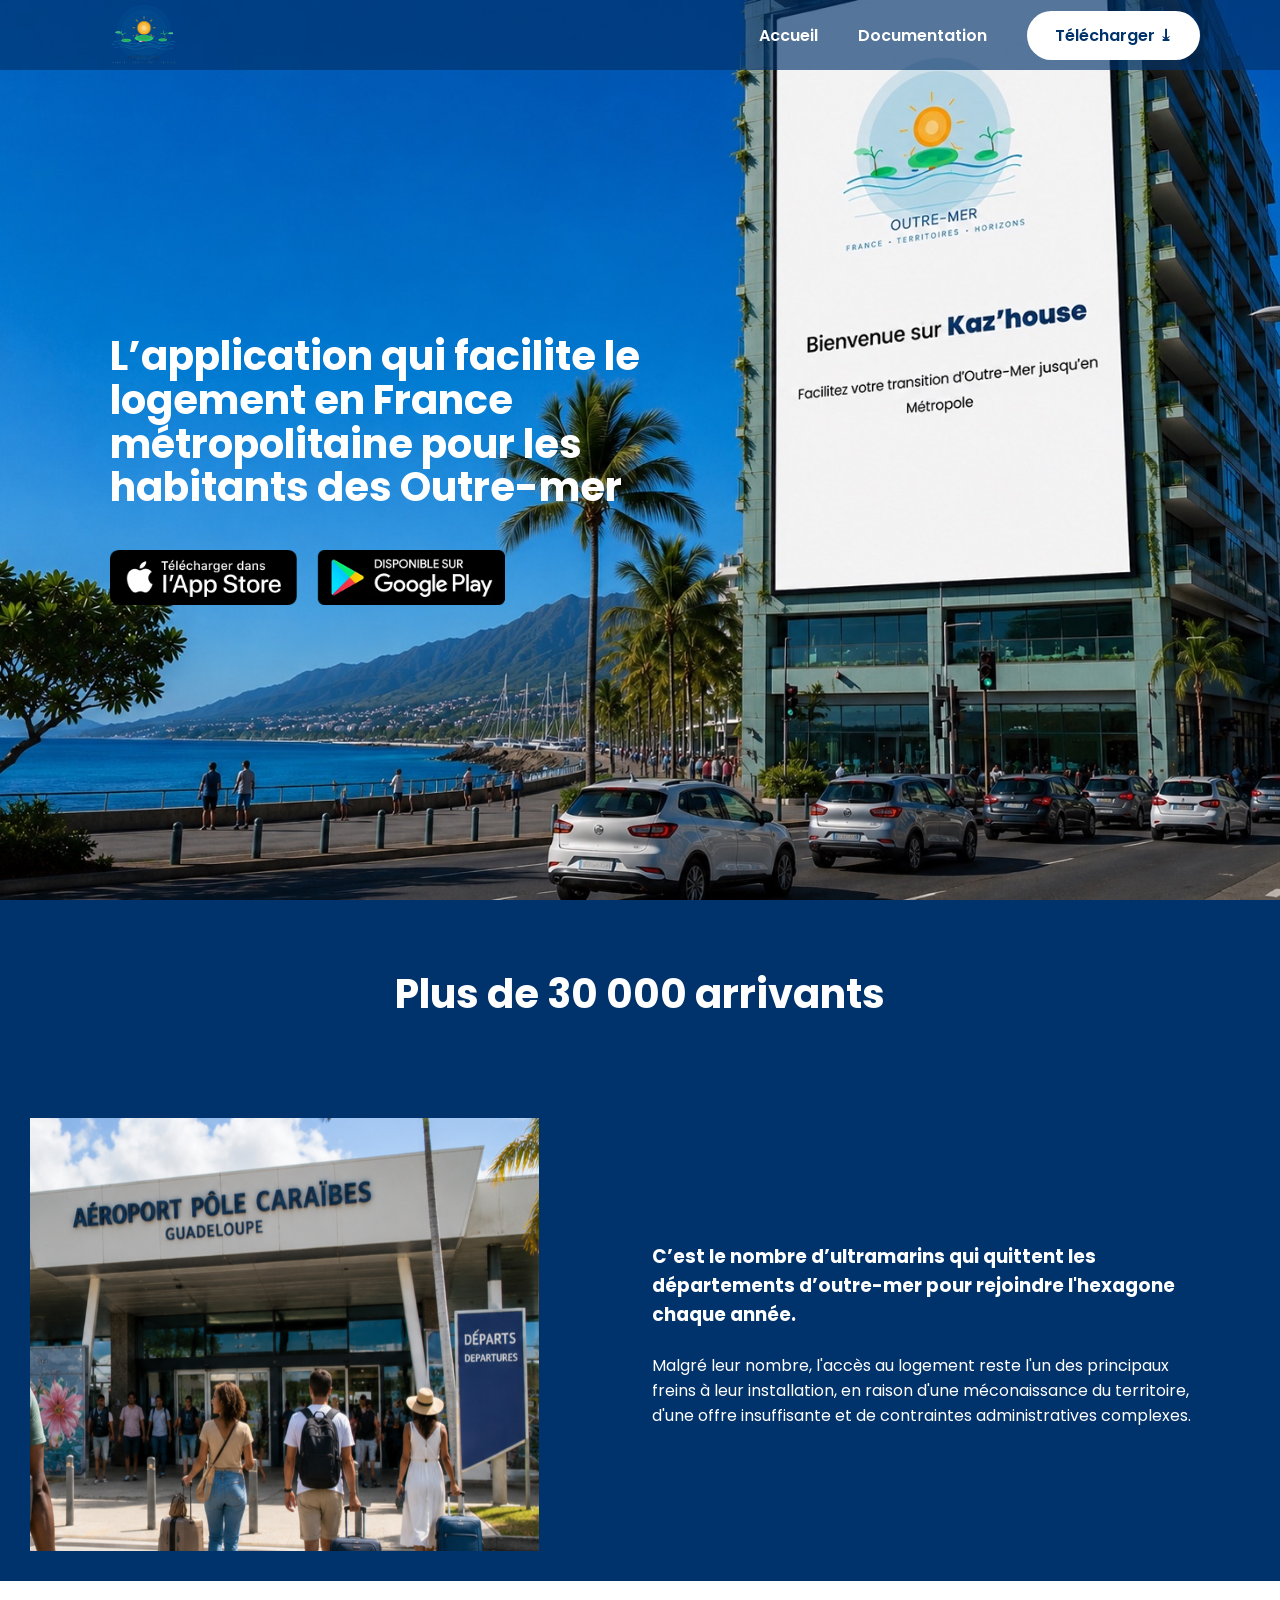
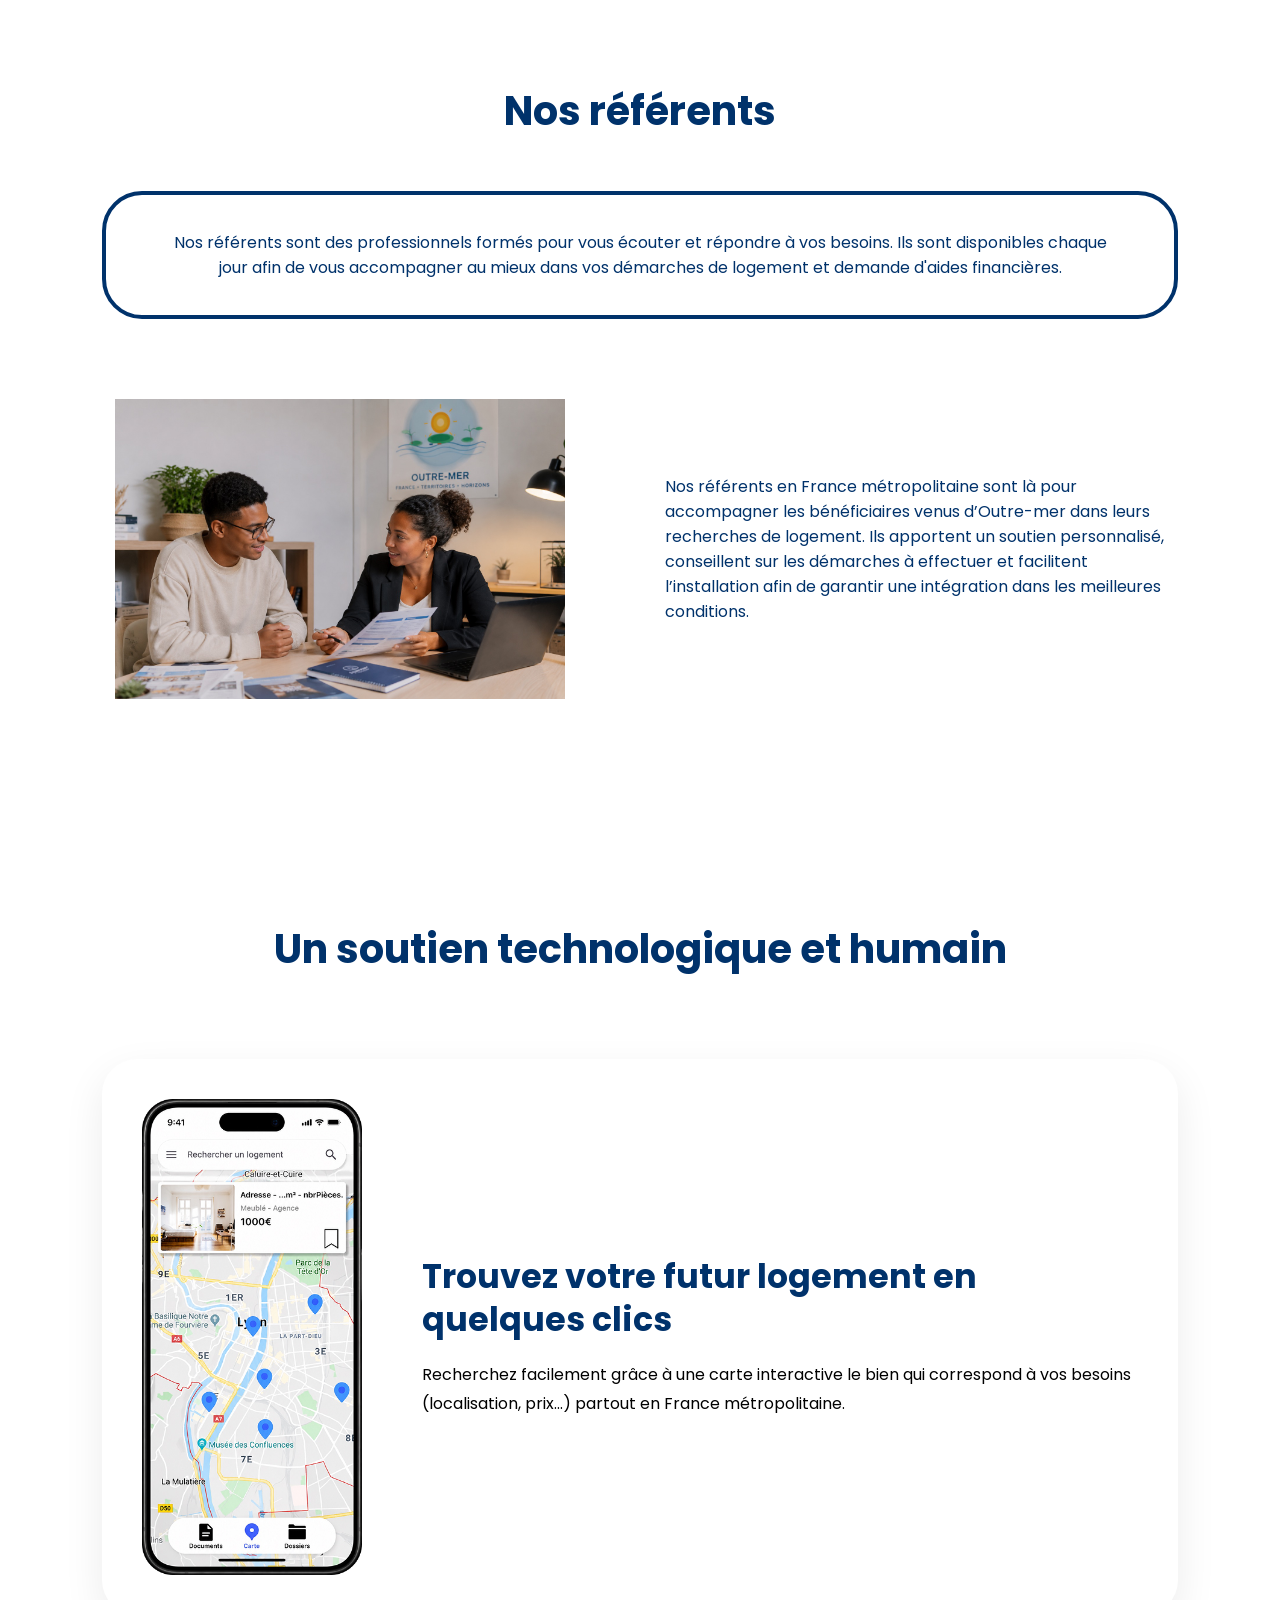
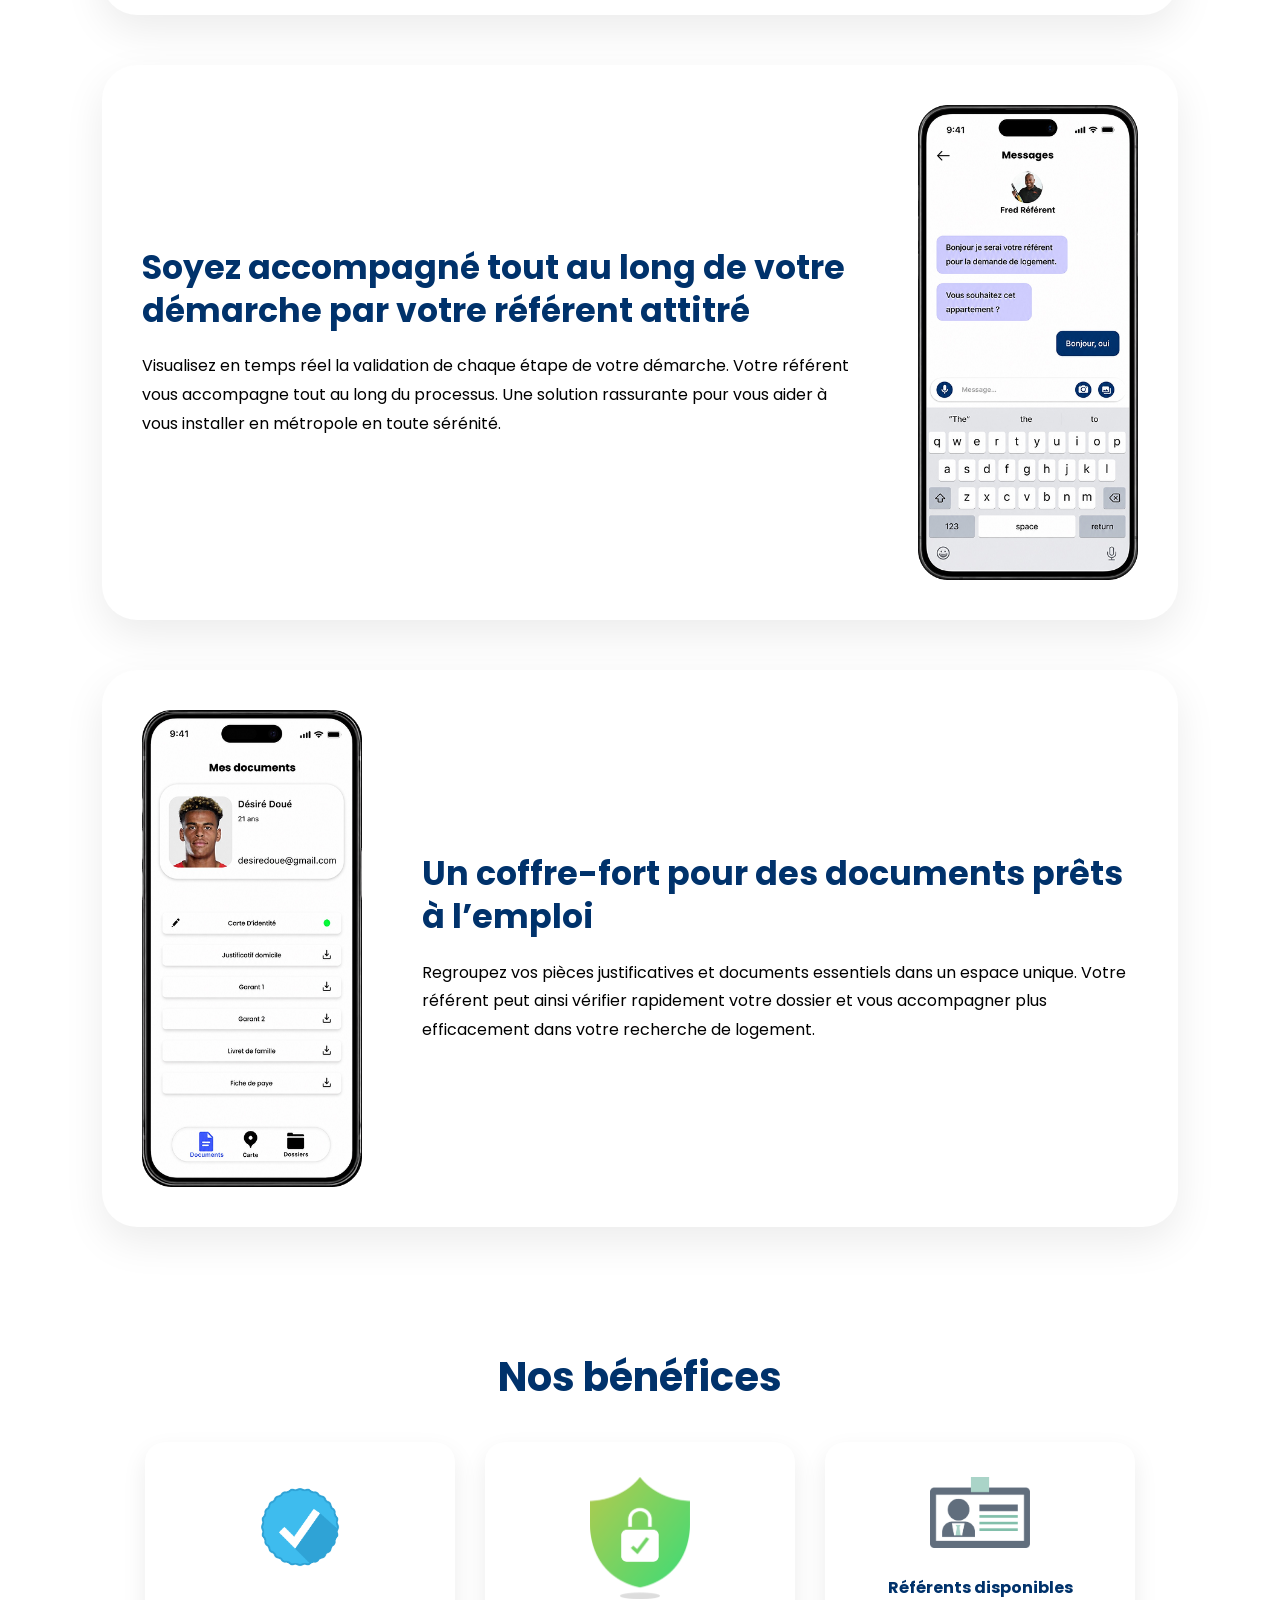
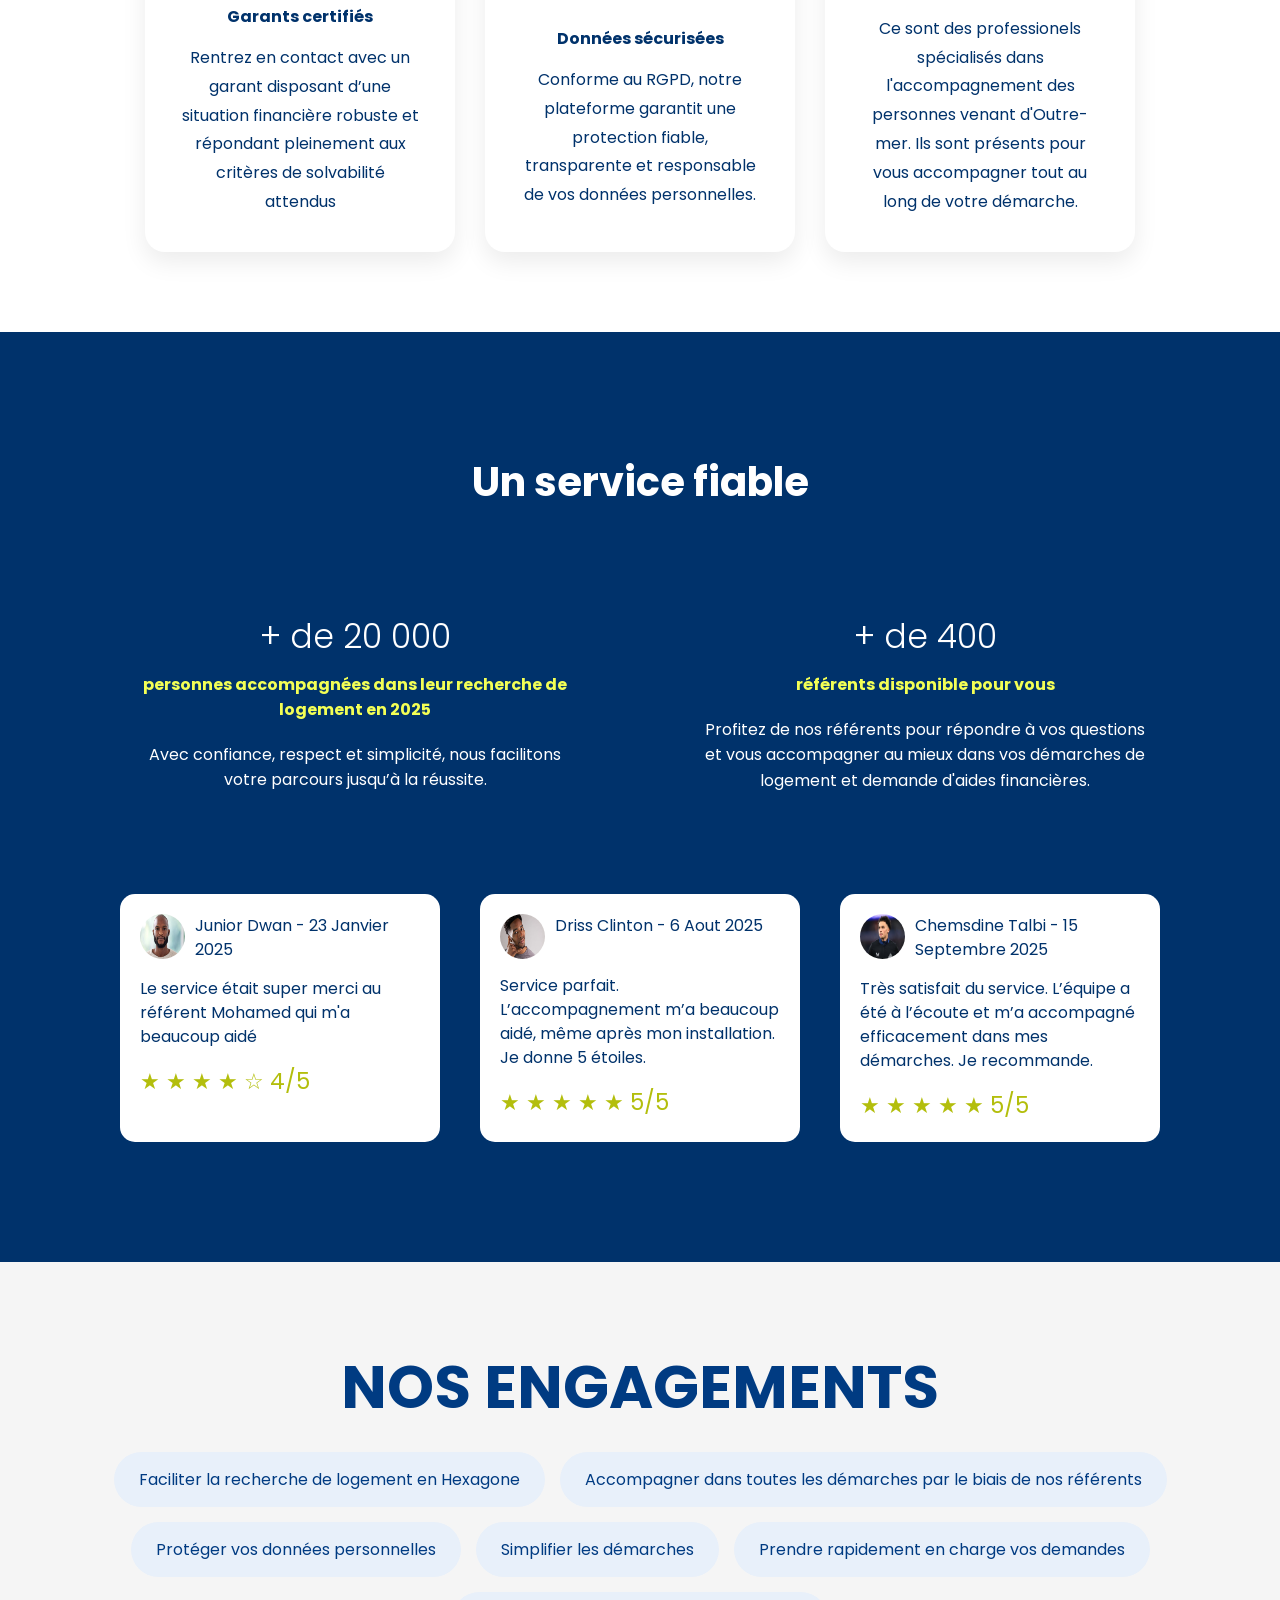
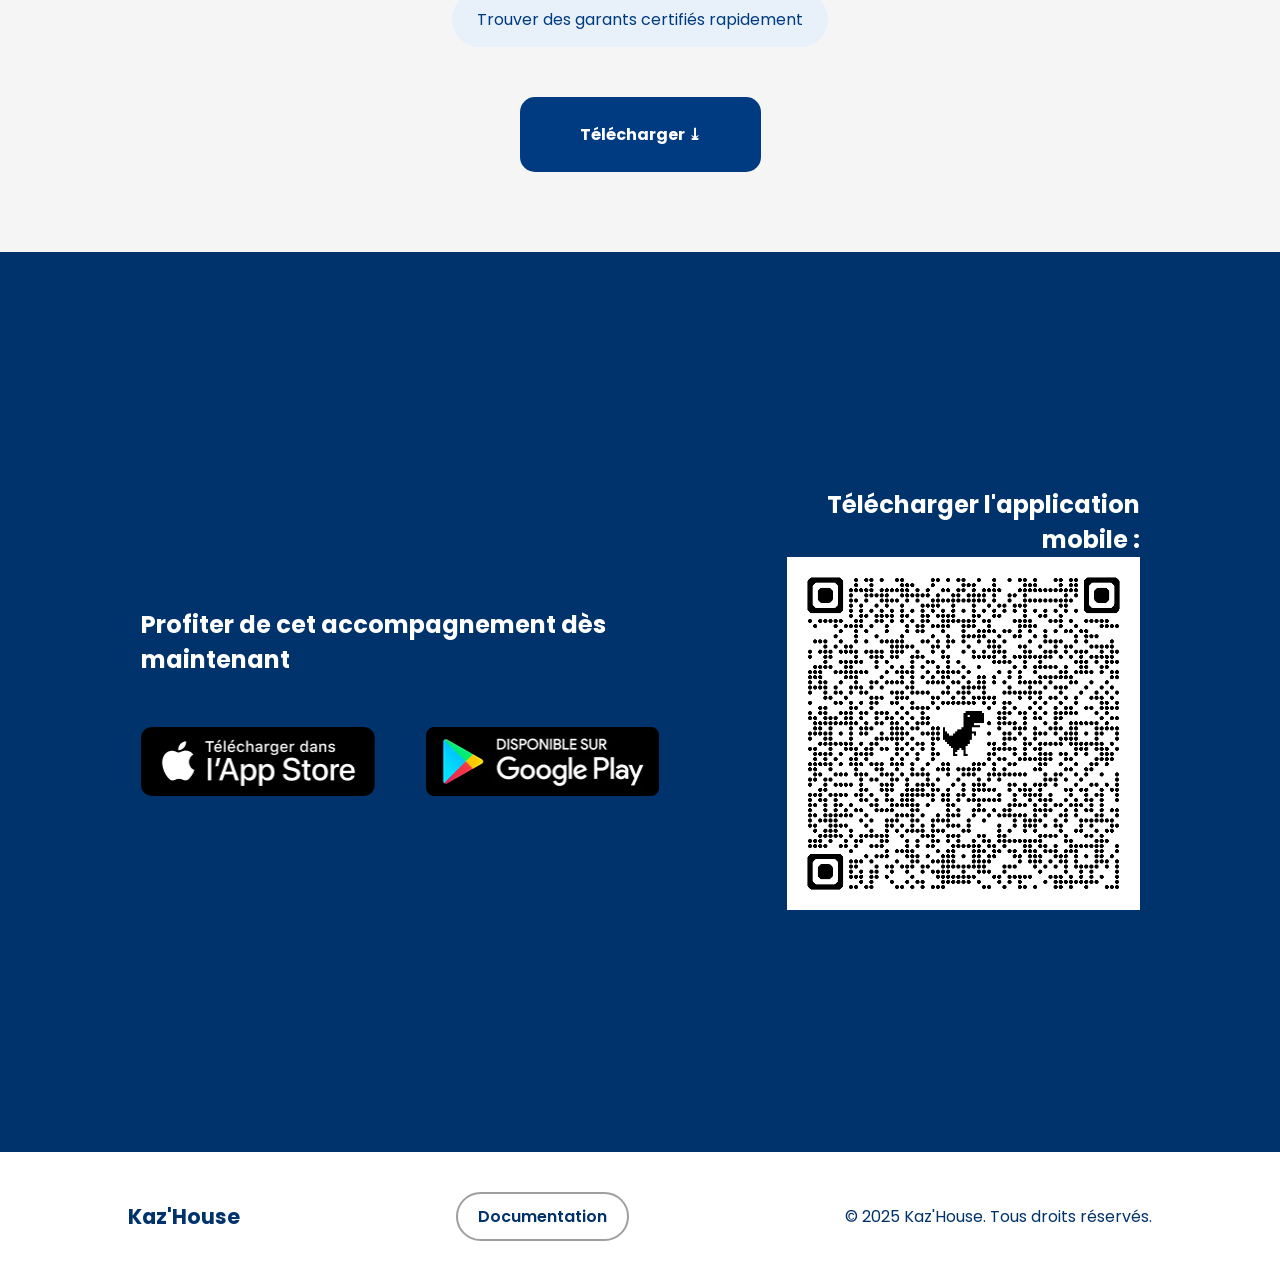
==== commit 2c7f5d92: "int" ====
--- a/index.html
+++ b/index.html
@@ -1,5 +1,5 @@
 <!DOCTYPE html>
-<html lang="en">
+<html lang="fr">
 
 <head>
     <meta charset="UTF-8">
--- a/style.css
+++ b/style.css
@@ -91,7 +91,7 @@
 
 .heroContent h1 {
     color: white;
-    font-size: var(--h1-size);
+    font-size: var(--h2-size);
     font-weight: 700;
     line-height: 1.1;
     margin-bottom: 40px;
@@ -543,3 +543,45 @@
 }
 
     /* FIN Section CTA */
+
+
+
+ /* Debut section footer */
+footer{
+    background: var(--white);
+    color: var(--bleu);
+    padding: 40px 10%;
+    display: flex;
+    justify-content: space-between;
+    align-items: center;
+    flex-wrap: wrap;
+    gap: 20px;
+}
+
+footer p{
+    margin: 0;
+    font-size: 1rem;
+}
+
+footer p:first-child{
+    font-size: 1.3rem;
+    font-weight: 700;
+}
+
+footer a{
+    color: var(--bleu);
+    text-decoration: none;
+    font-weight: 600;
+    padding: 10px 20px;
+    border: 2px solid rgb(159, 159, 159);
+    border-radius: 30px;
+    transition: 0.3s ease;
+}
+
+footer a:hover{
+    background: #e8f0fa;
+    color: var(--white);
+    border-color: rgb(222, 222, 222);
+}
+
+/* Fin section footer */
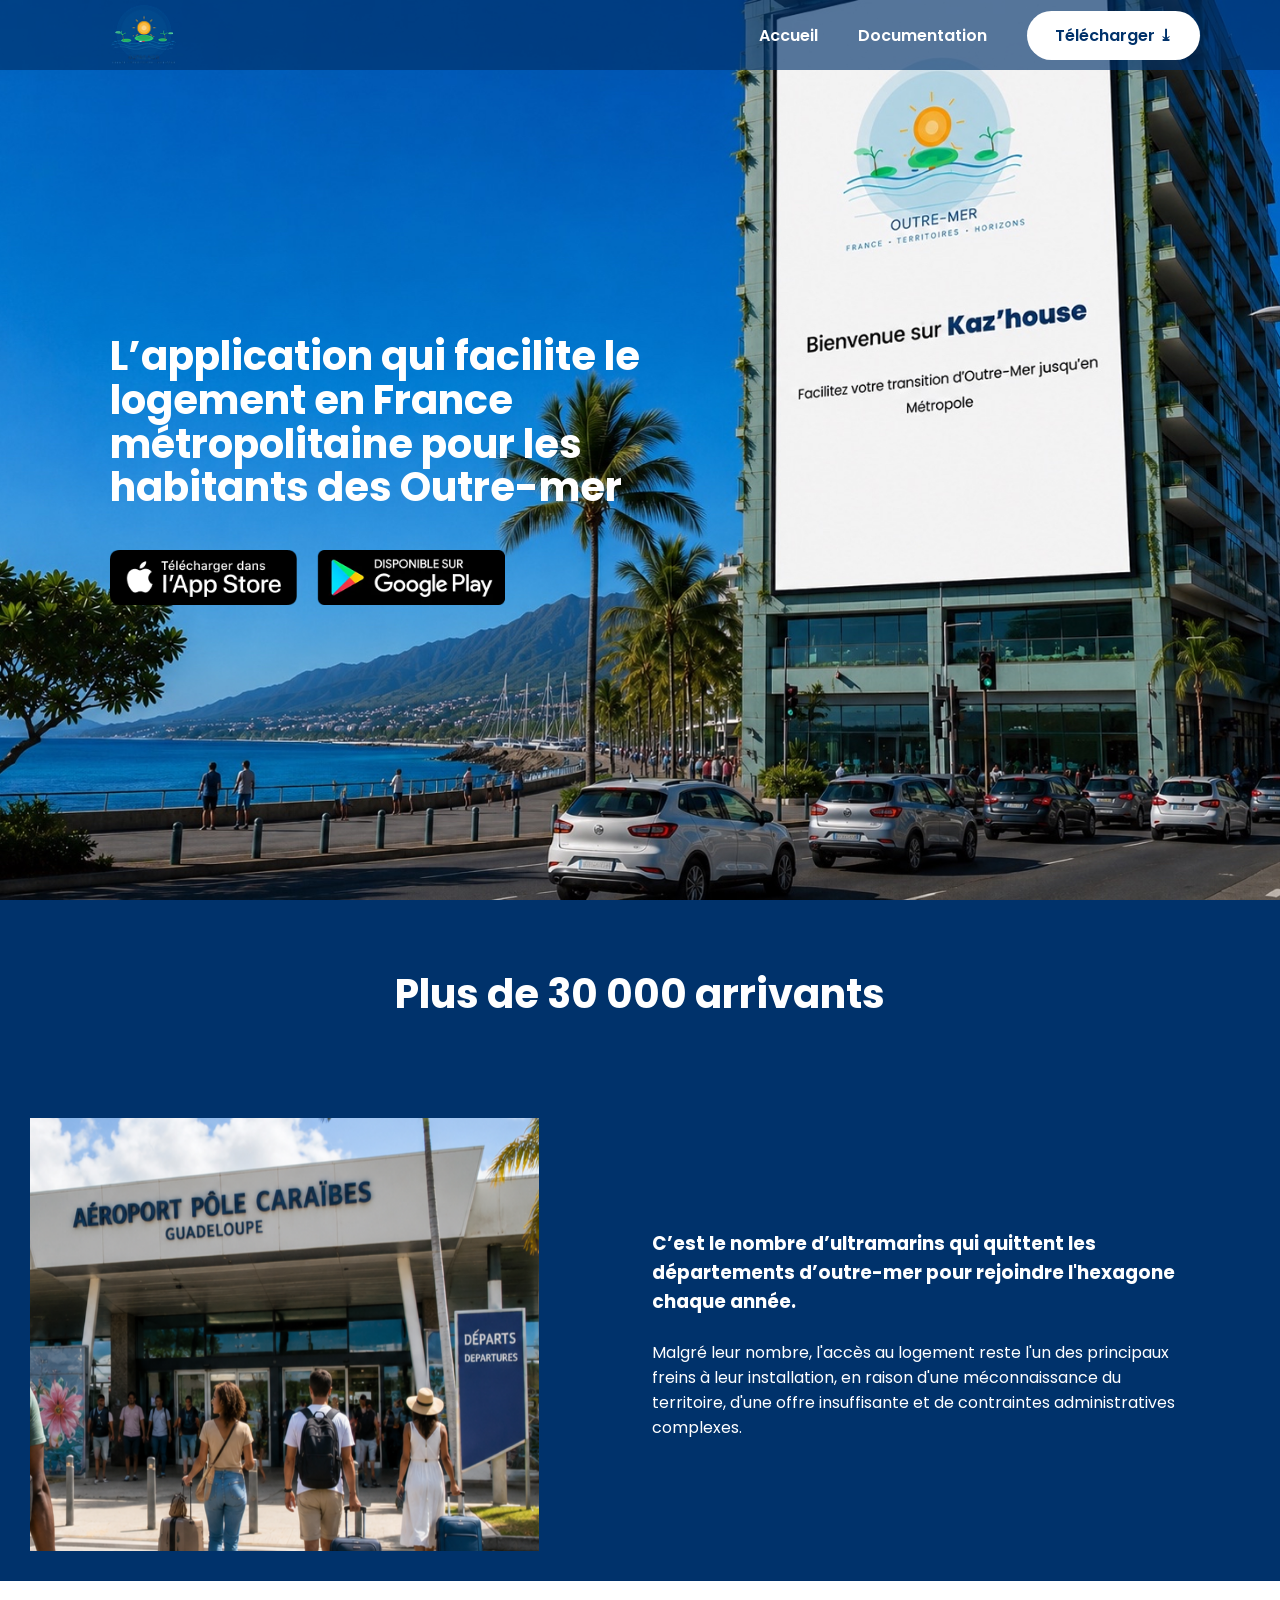
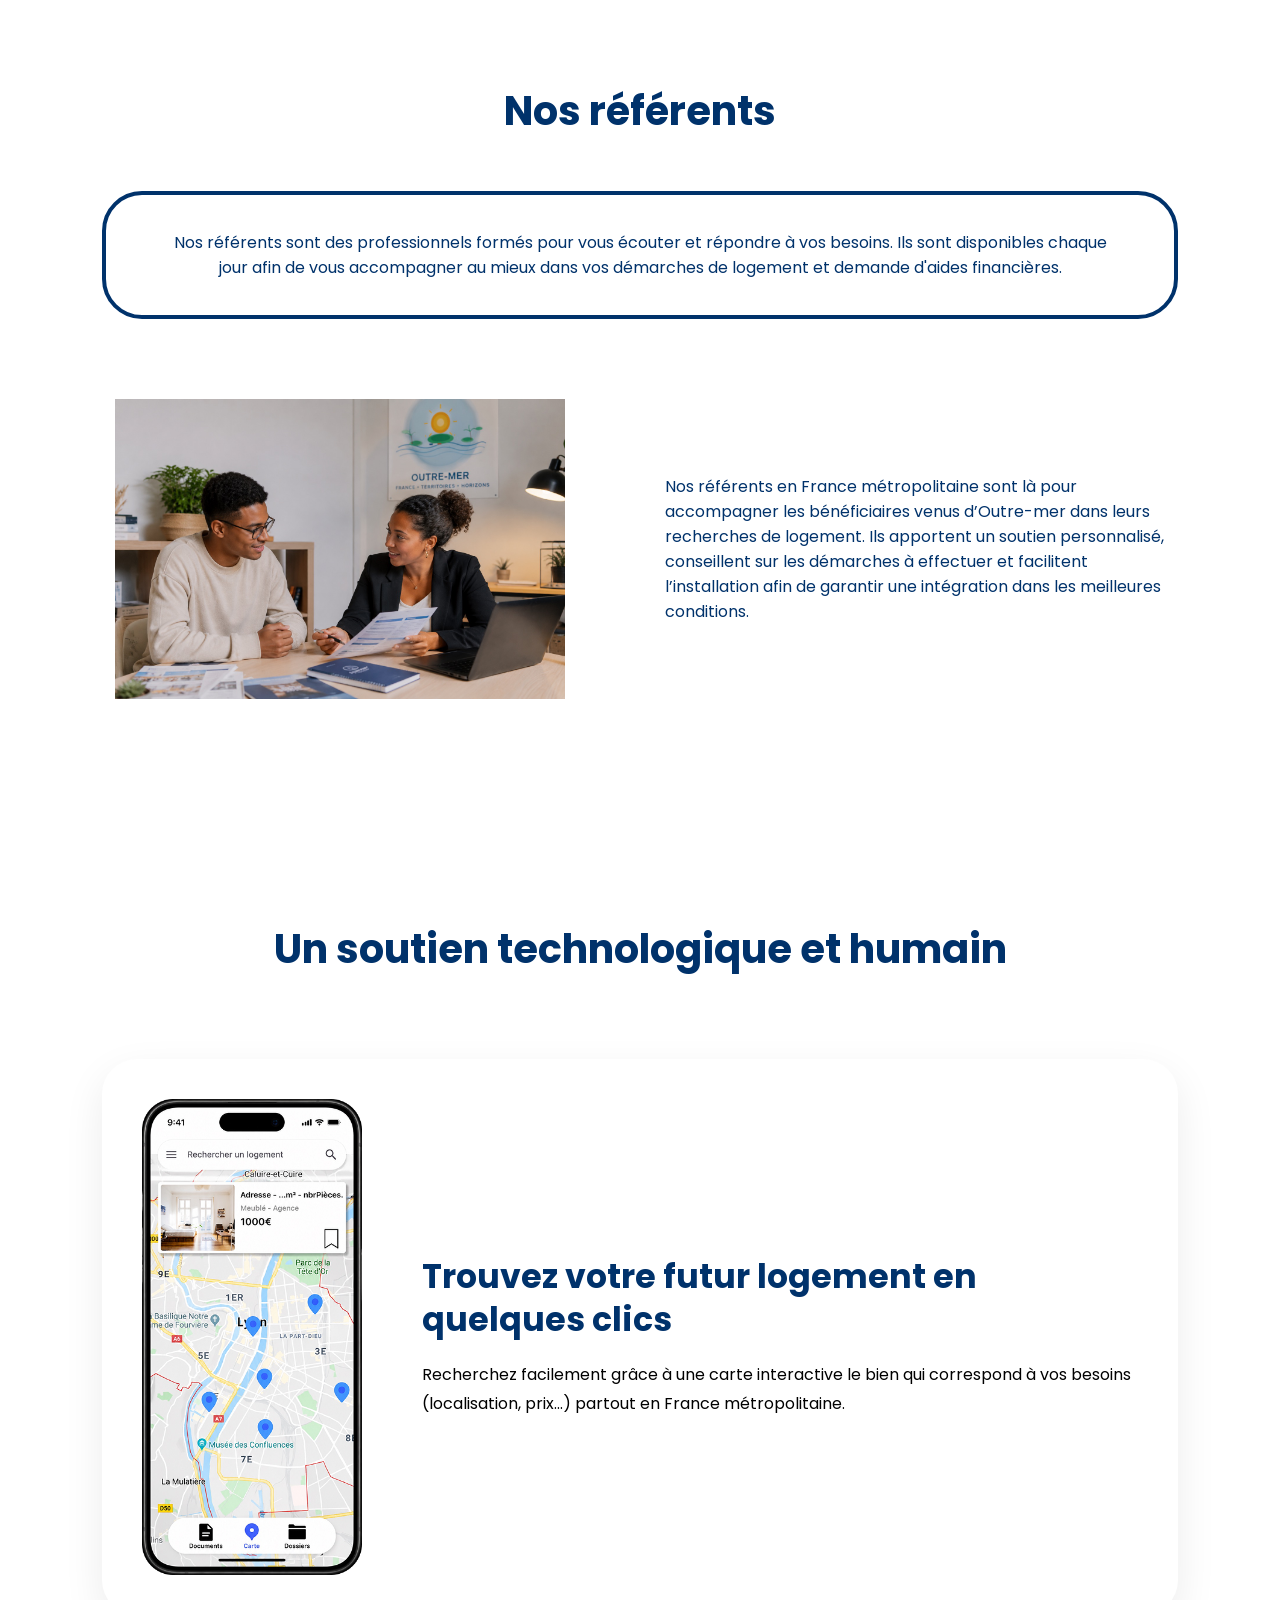
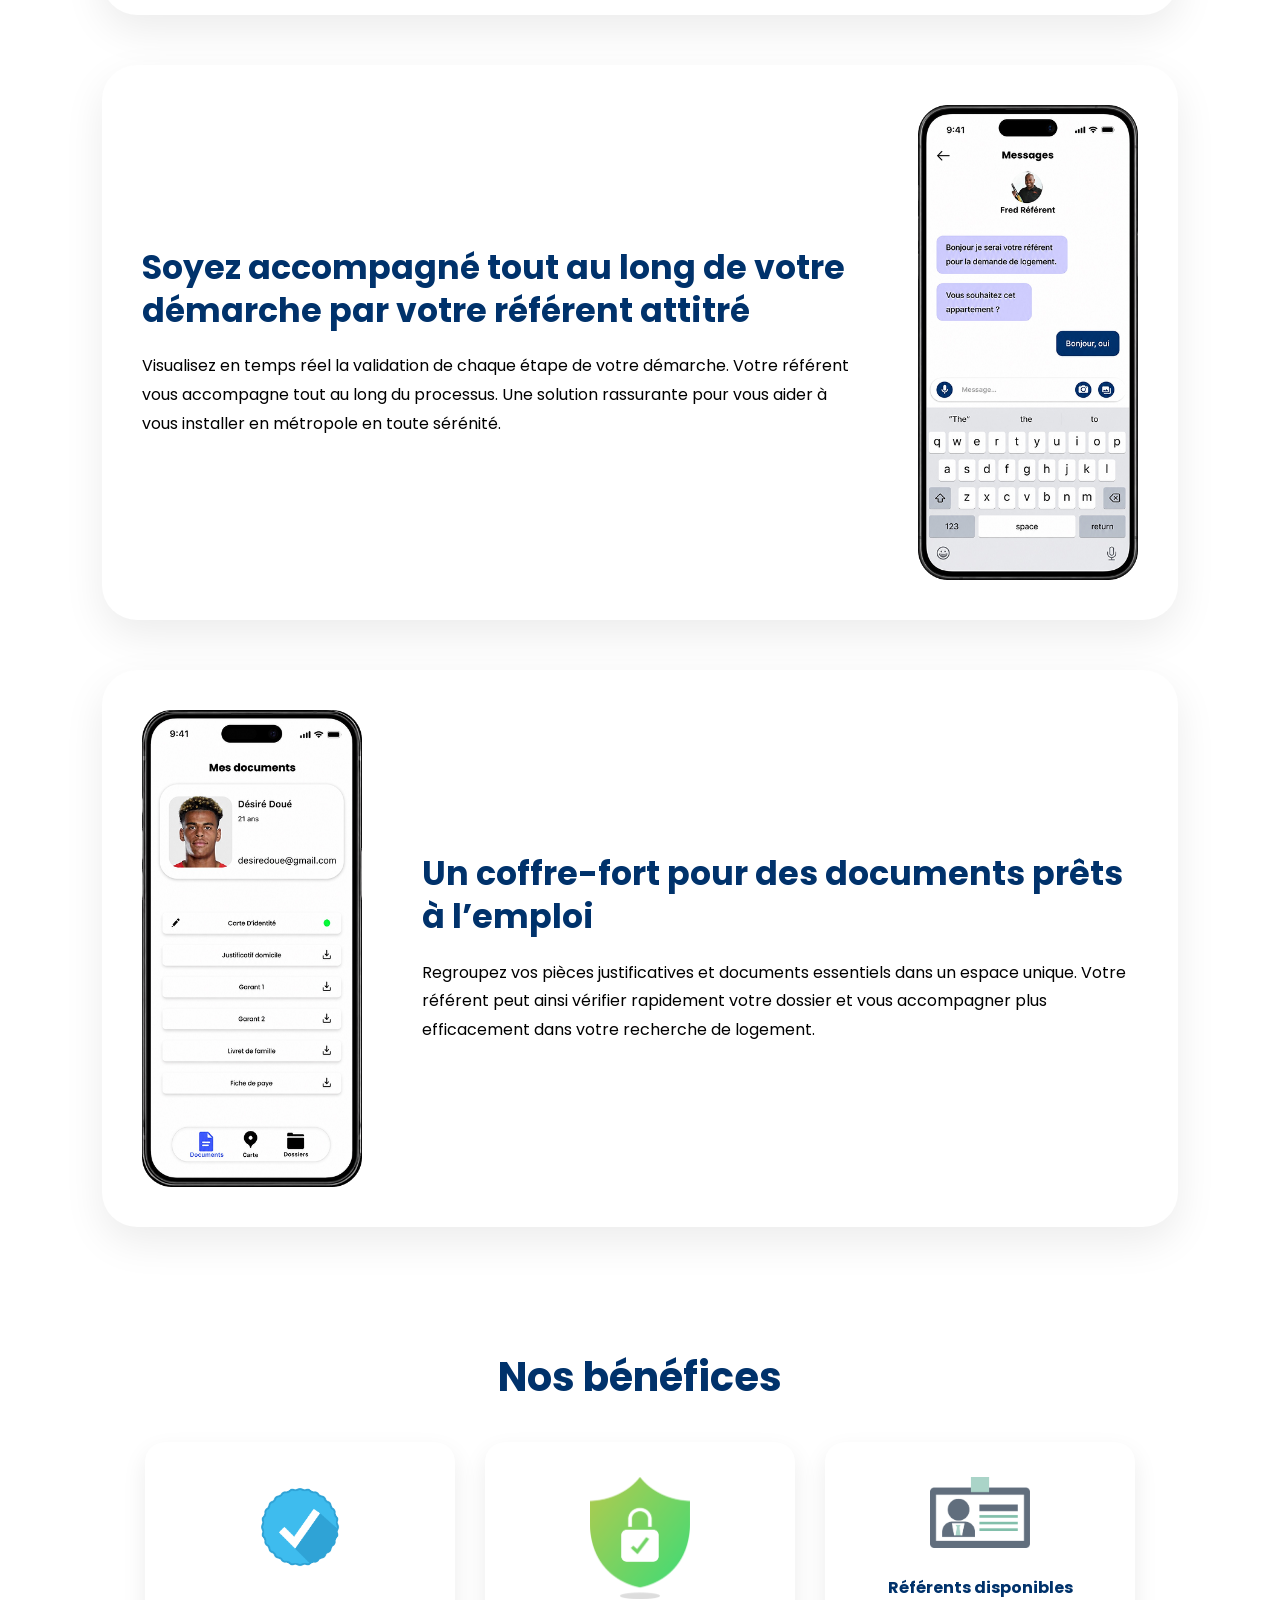
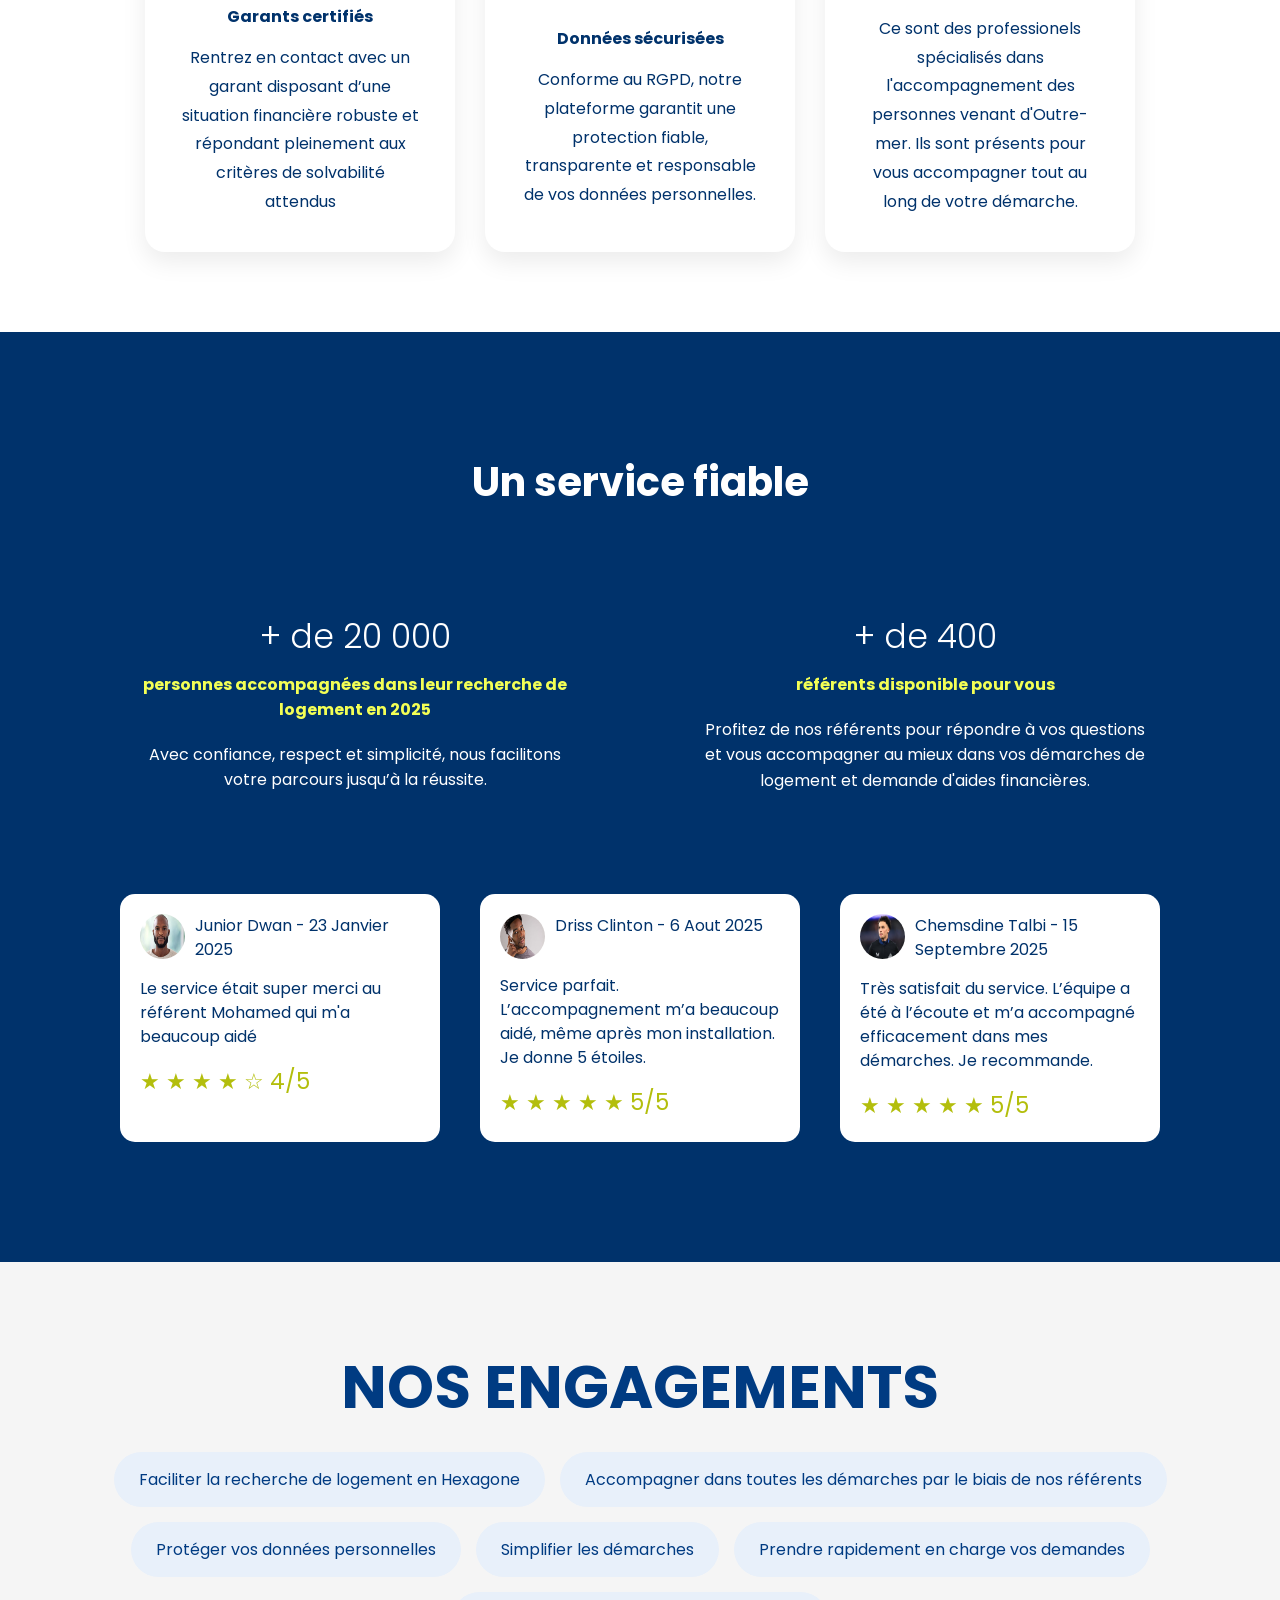
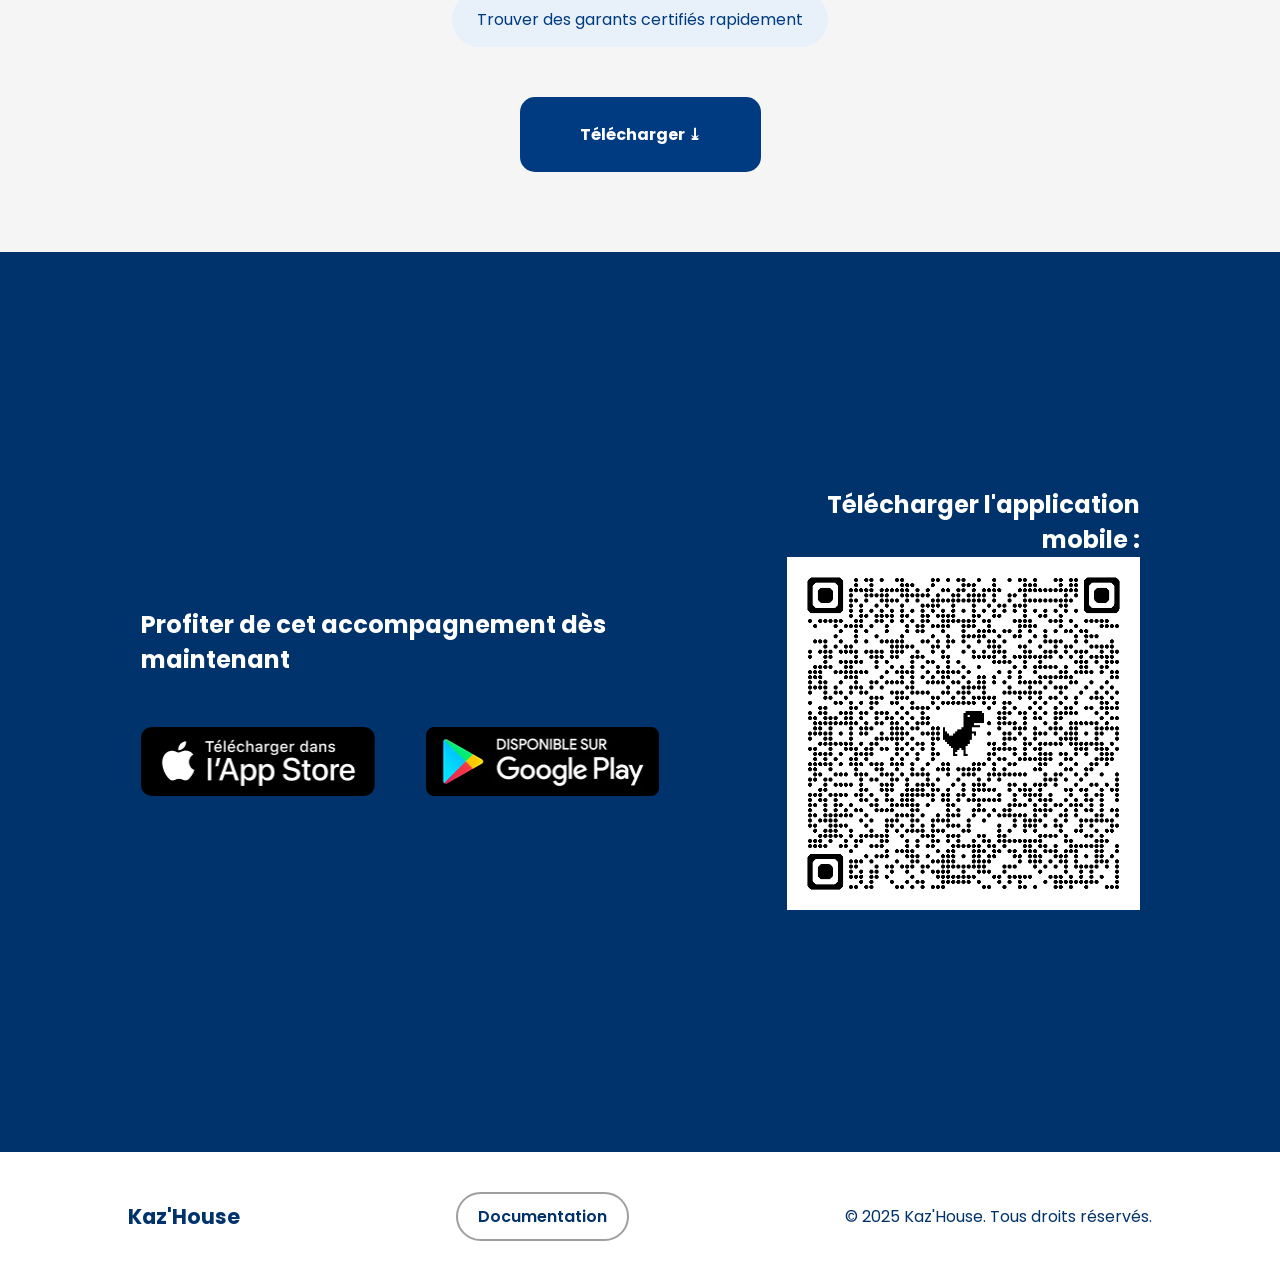
==== commit c2882ada: "TravailLogementBienSoin" ====
--- a/index.html
+++ b/index.html
@@ -45,7 +45,7 @@
                 <h3>C’est le nombre d’ultramarins qui quittent les départements d’outre-mer pour rejoindre
                     l'hexagone chaque année.</h3>
                 <p>Malgré leur nombre, l'accès au logement reste l'un des principaux freins à leur
-                    installation, en raison d'une méconaissance du territoire, d'une offre insuffisante et de
+                    installation, en raison d'une méconnaissance du territoire, d'une offre insuffisante et de
                     contraintes
                     administratives complexes.</p>
             </div>
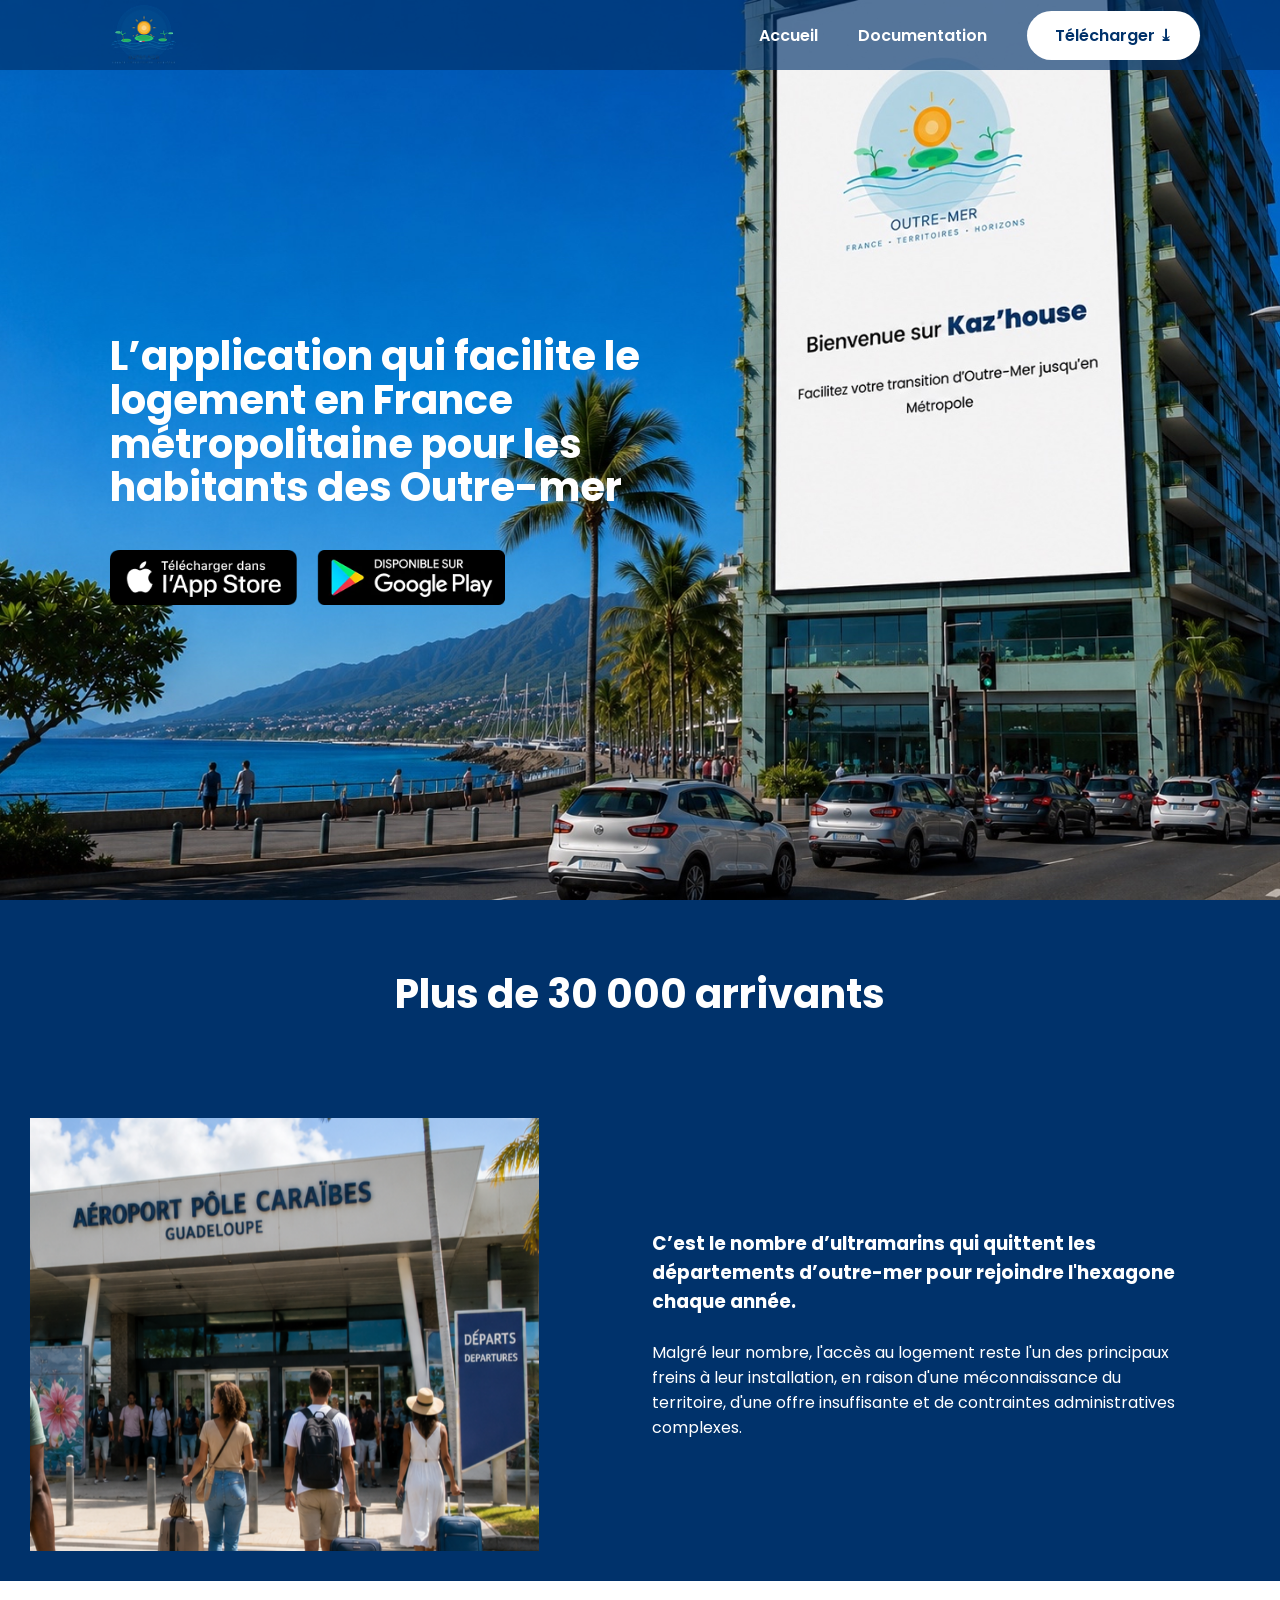
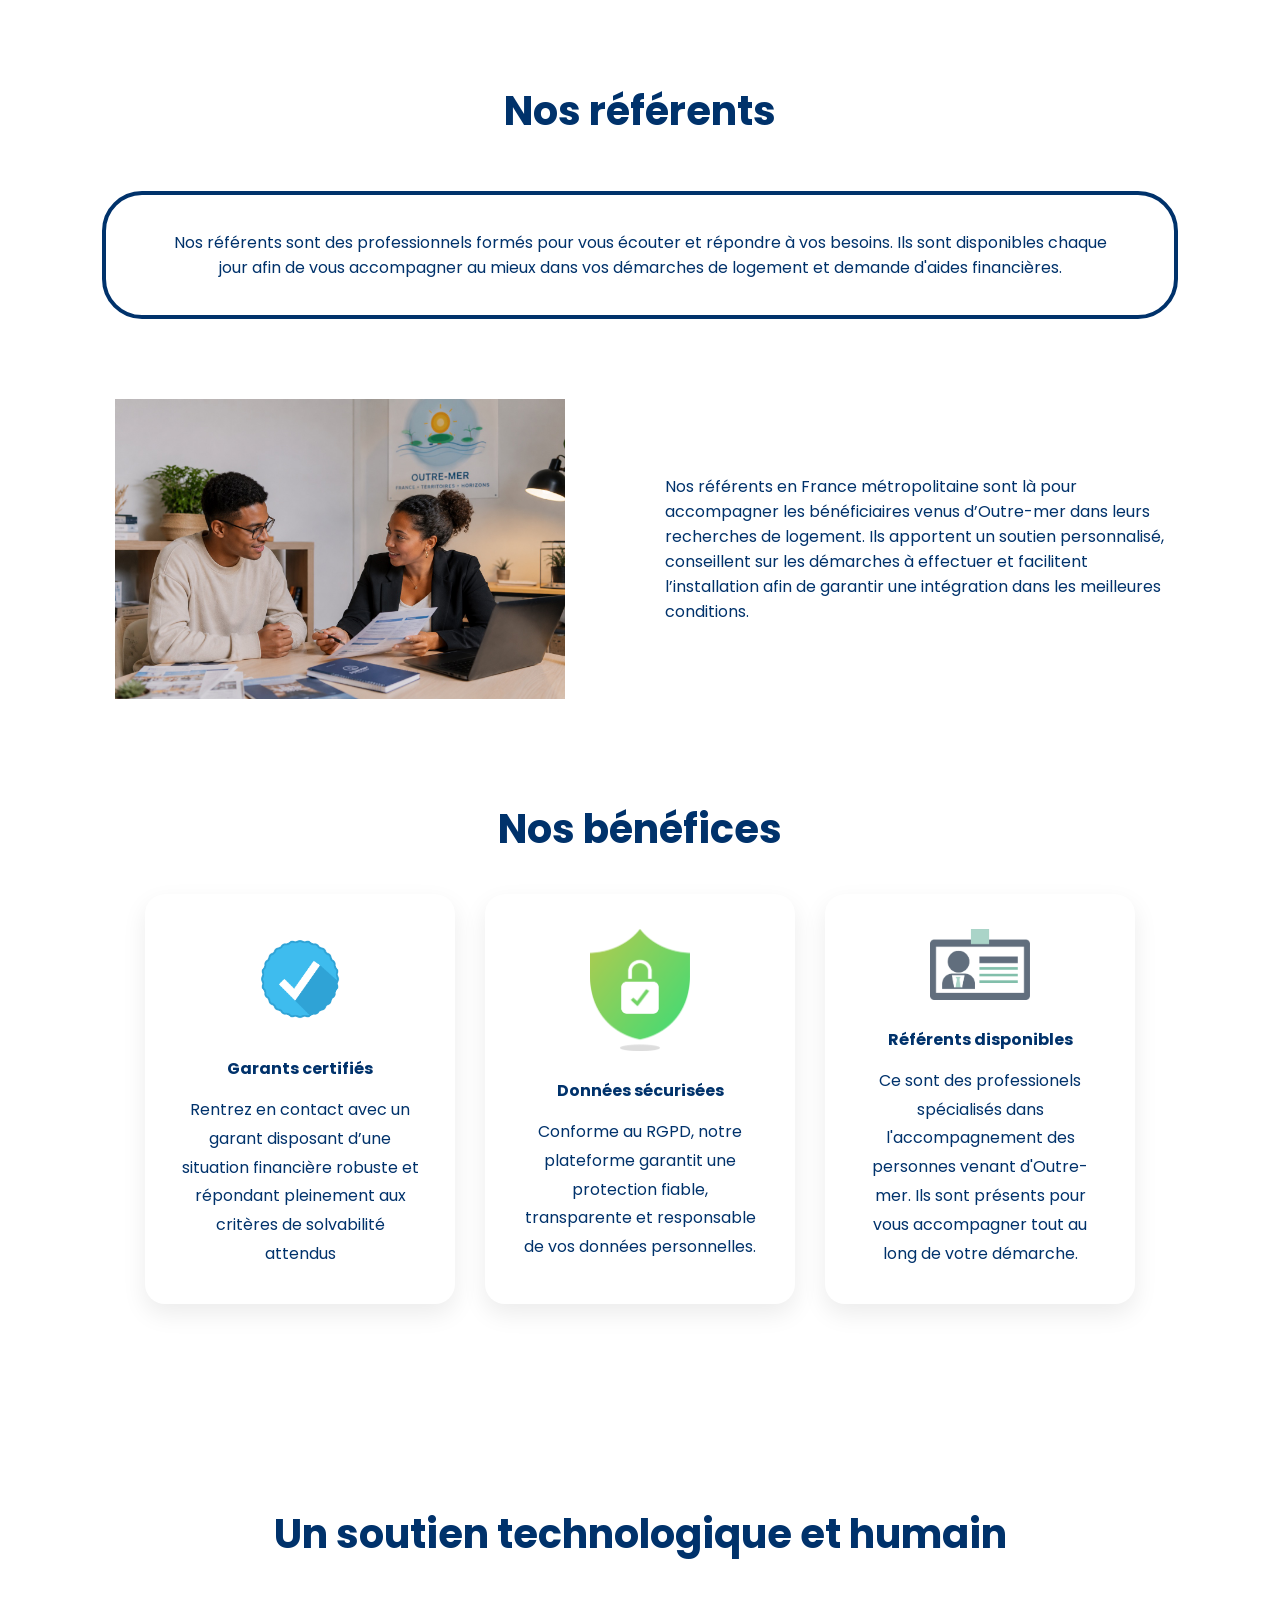
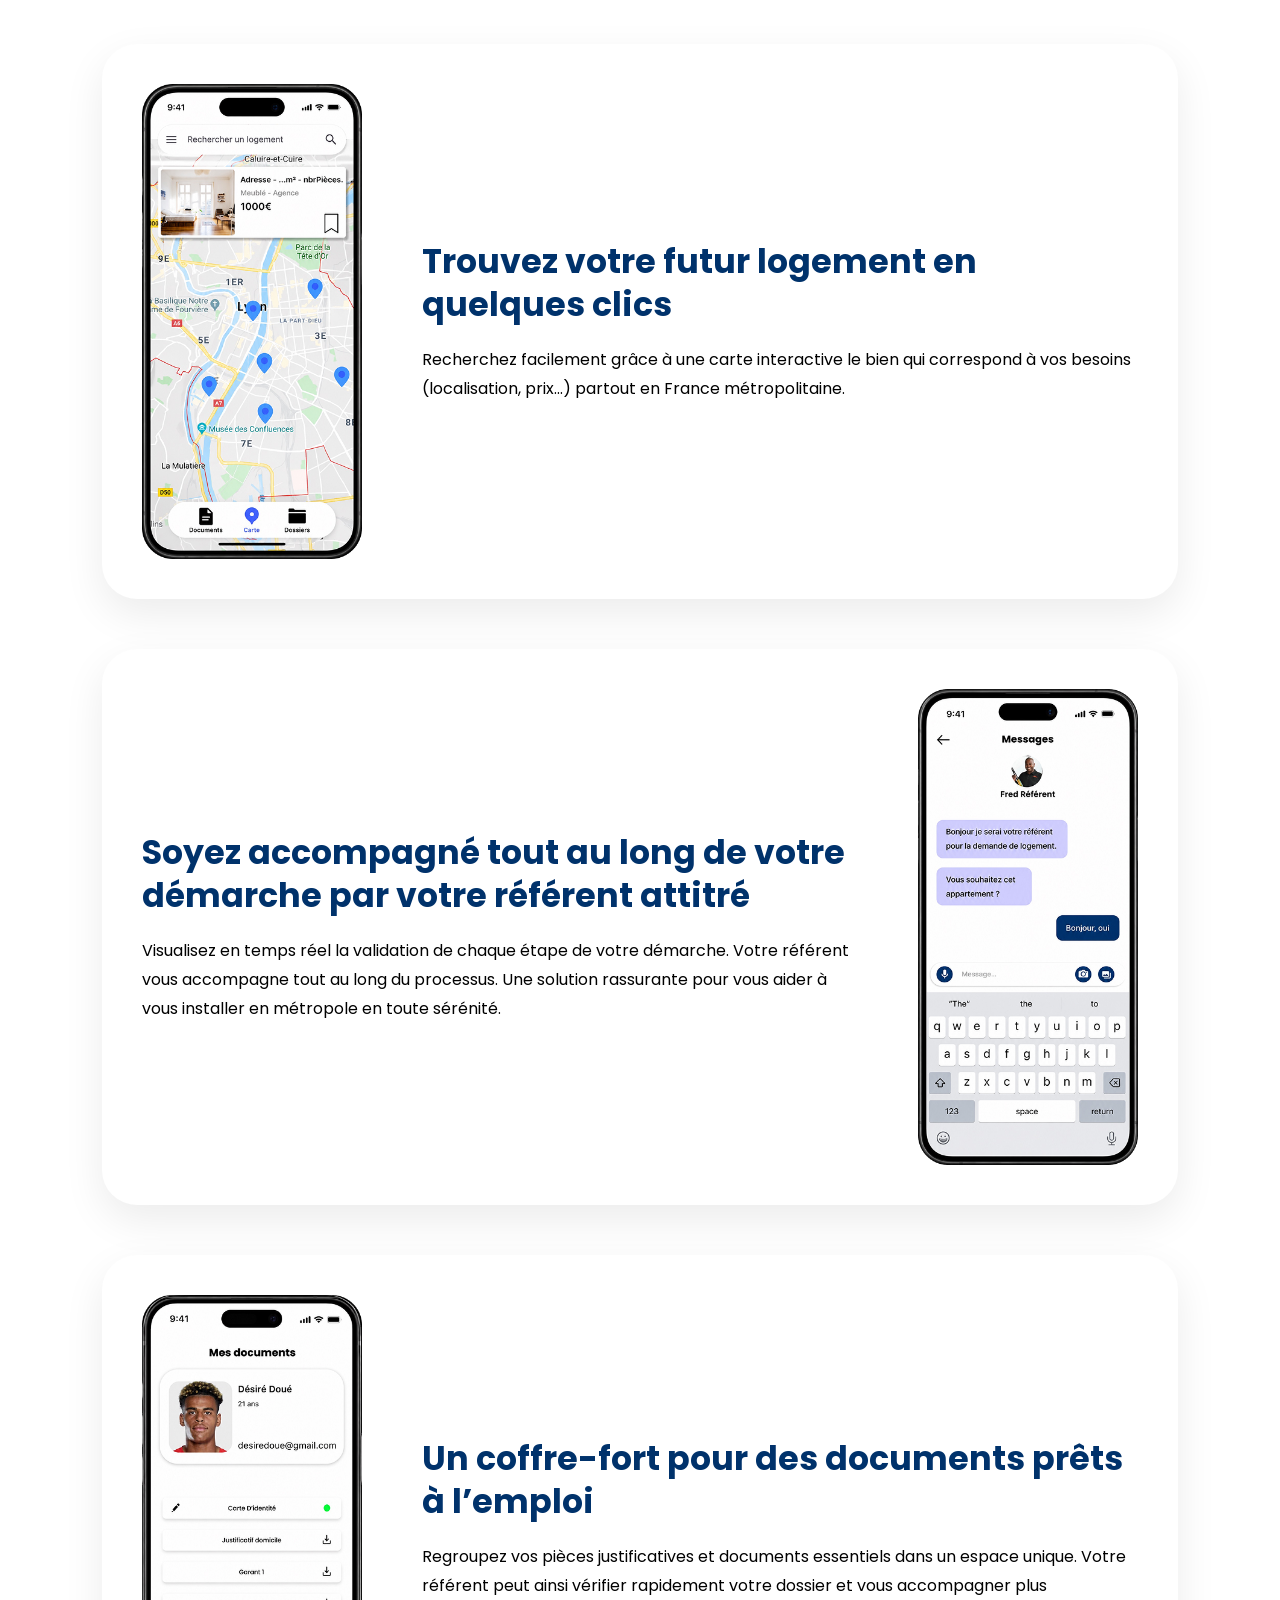
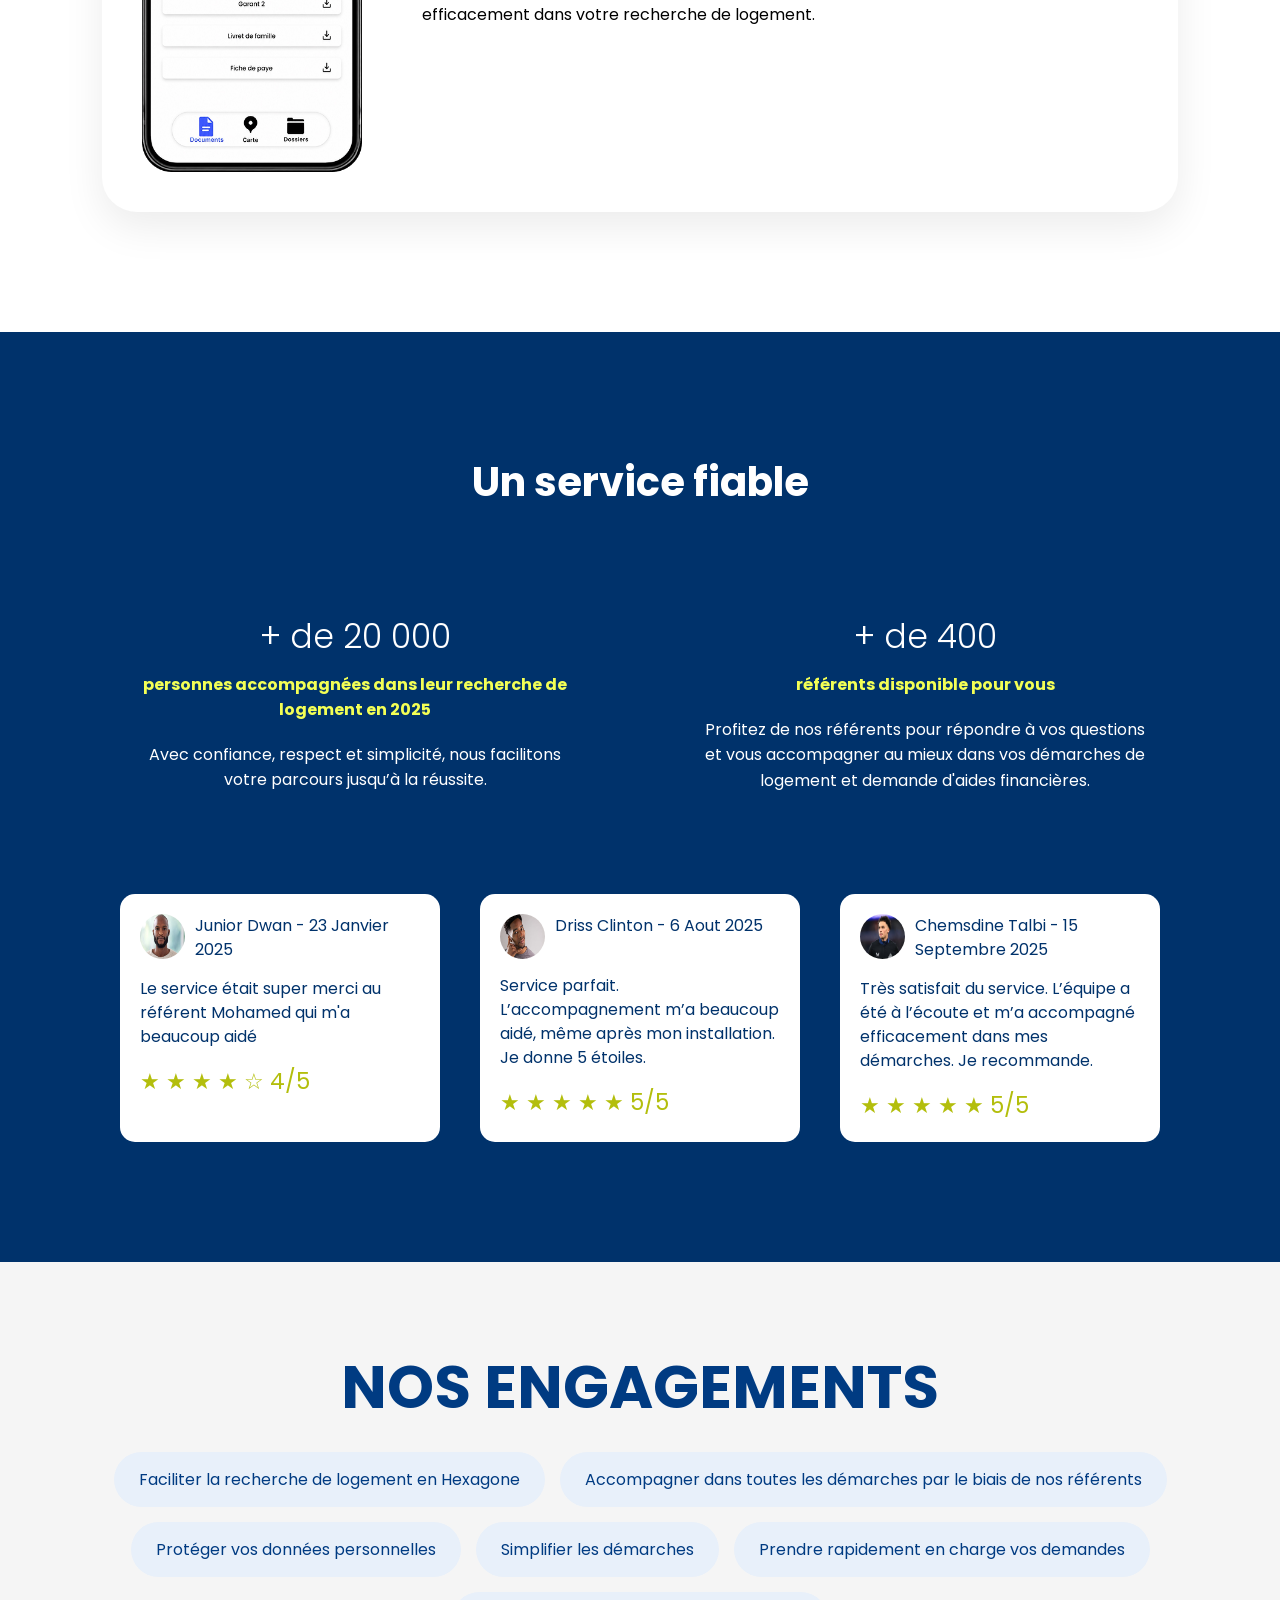
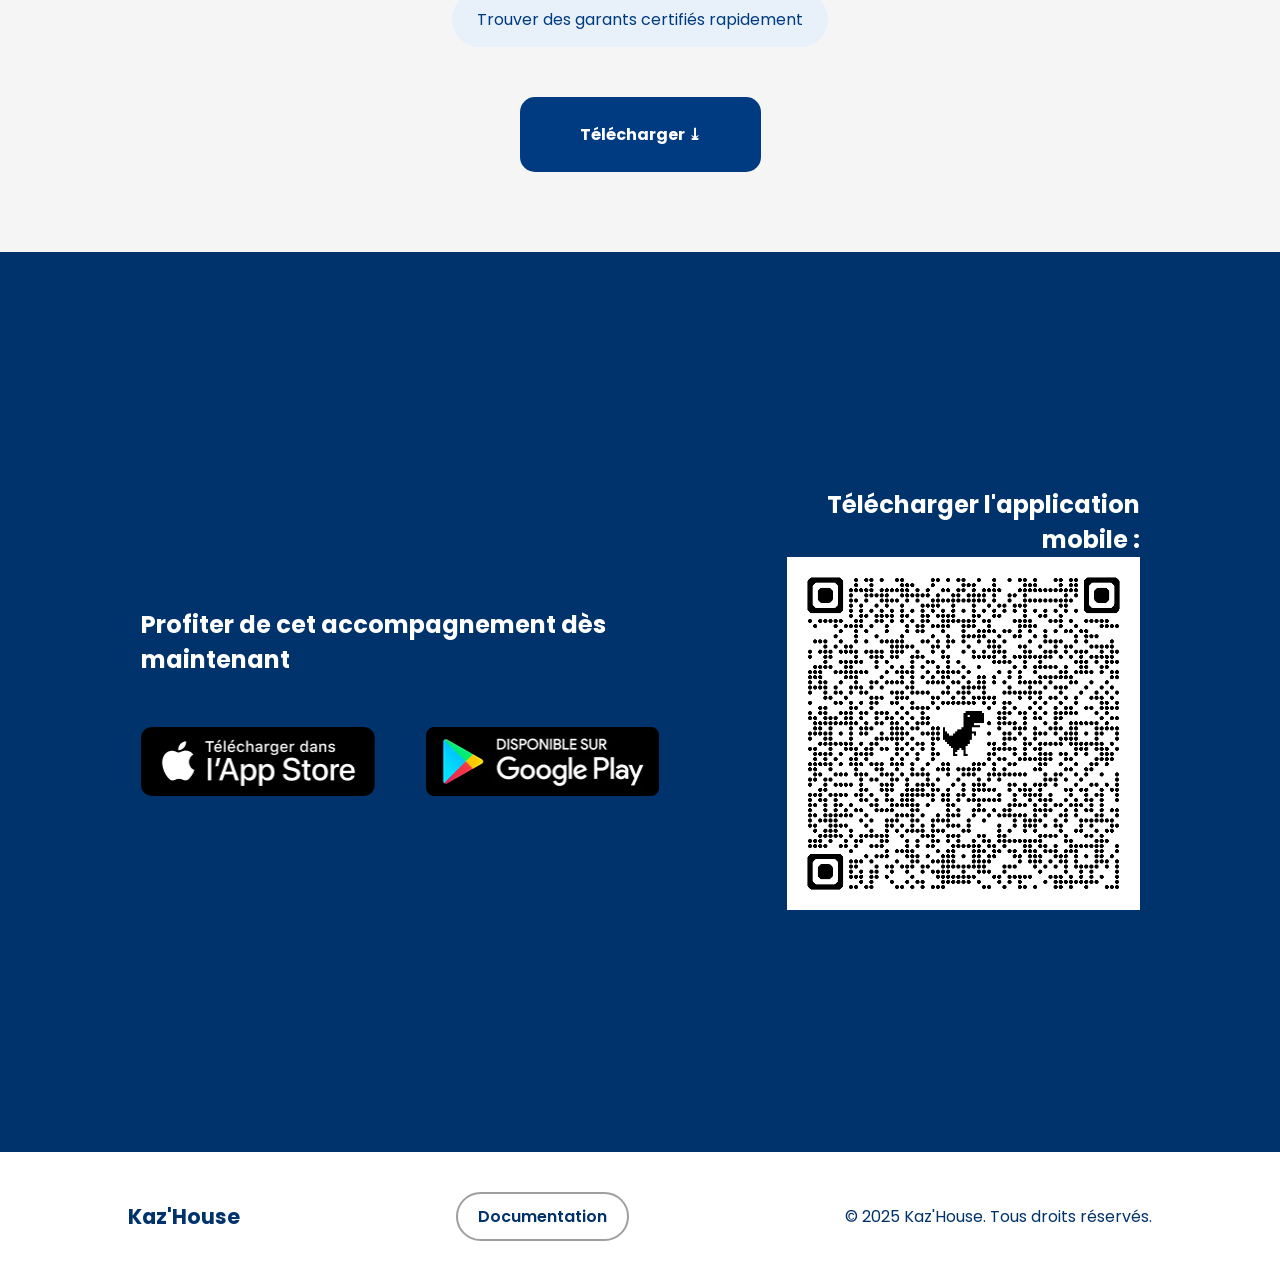
==== commit 191f13be: "TravailGroupeLogementTropBien" ====
--- a/index.html
+++ b/index.html
@@ -72,6 +72,30 @@
         </div>
     </section>
 
+    <section class="services">
+        <h2>Nos bénéfices</h2>
+        <div class="card">
+            <img src="assets/iconCheckMark.png">
+            <h3>Garants certifiés</h3>
+            <p>Rentrez en contact avec un garant disposant d’une situation financière robuste et répondant pleinement
+                aux critères de solvabilité attendus</p>
+        </div>
+
+        <div class="card">
+            <img src="assets/iconShield.png">
+            <h3>Données sécurisées</h3>
+            <p>Conforme au RGPD, notre plateforme garantit une protection fiable, transparente et responsable de vos
+                données personnelles.</p>
+        </div>
+
+        <div class="card">
+            <img src="assets/iconIDCard.png">
+            <h3>Référents disponibles</h3>
+            <p>Ce sont des professionels spécialisés dans l'accompagnement des personnes venant d'Outre-mer. Ils sont
+                présents pour vous accompagner tout au long de votre démarche.</p>
+        </div>
+    </section>
+<!-- -----------------------------------------   -->
     <section class="solutionReferent">
         <h2>Un soutien technologique et humain</h2>
         <div>
@@ -103,30 +127,6 @@
                         recherche de logement.</p>
                 </div>
             </article>
-        </div>
-    </section>
-
-    <section class="services">
-        <h2>Nos bénéfices</h2>
-        <div class="card">
-            <img src="assets/iconCheckMark.png">
-            <h3>Garants certifiés</h3>
-            <p>Rentrez en contact avec un garant disposant d’une situation financière robuste et répondant pleinement
-                aux critères de solvabilité attendus</p>
-        </div>
-
-        <div class="card">
-            <img src="assets/iconShield.png">
-            <h3>Données sécurisées</h3>
-            <p>Conforme au RGPD, notre plateforme garantit une protection fiable, transparente et responsable de vos
-                données personnelles.</p>
-        </div>
-
-        <div class="card">
-            <img src="assets/iconIDCard.png">
-            <h3>Référents disponibles</h3>
-            <p>Ce sont des professionels spécialisés dans l'accompagnement des personnes venant d'Outre-mer. Ils sont
-                présents pour vous accompagner tout au long de votre démarche.</p>
         </div>
     </section>
 
